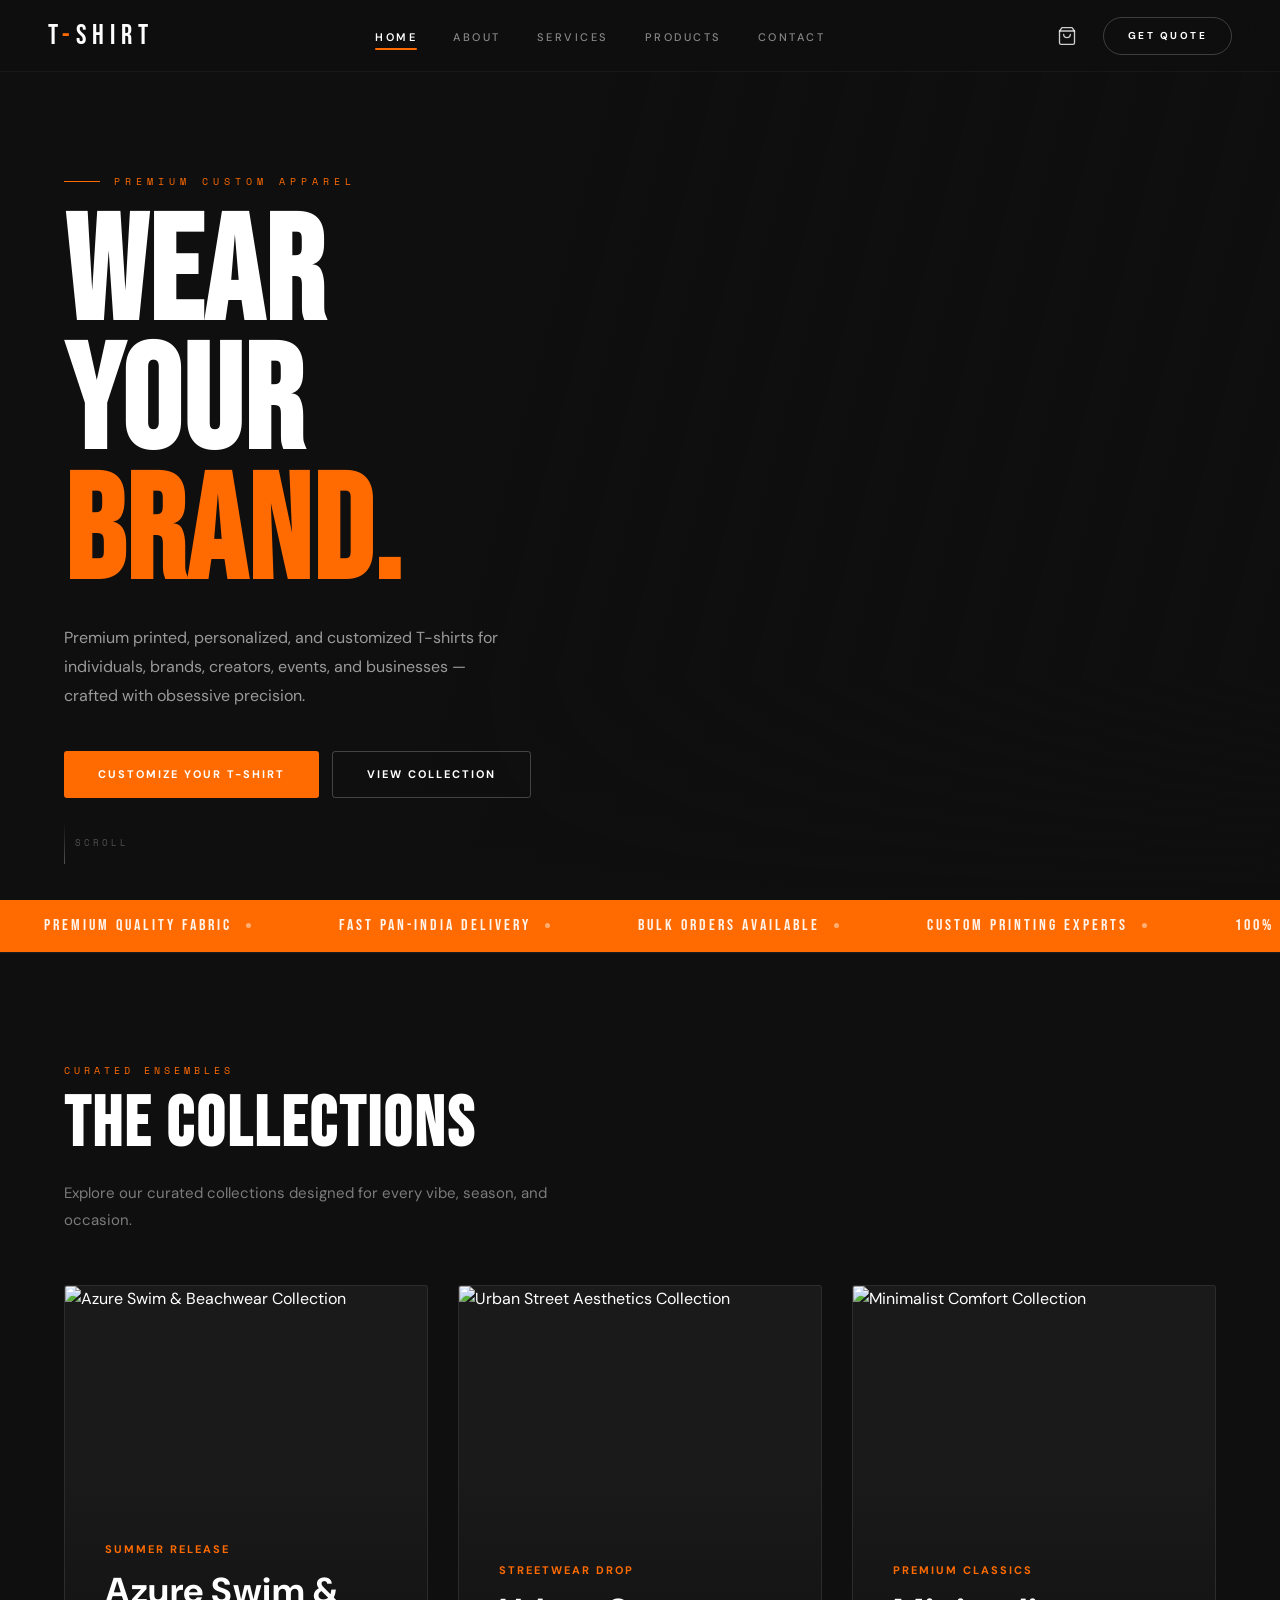
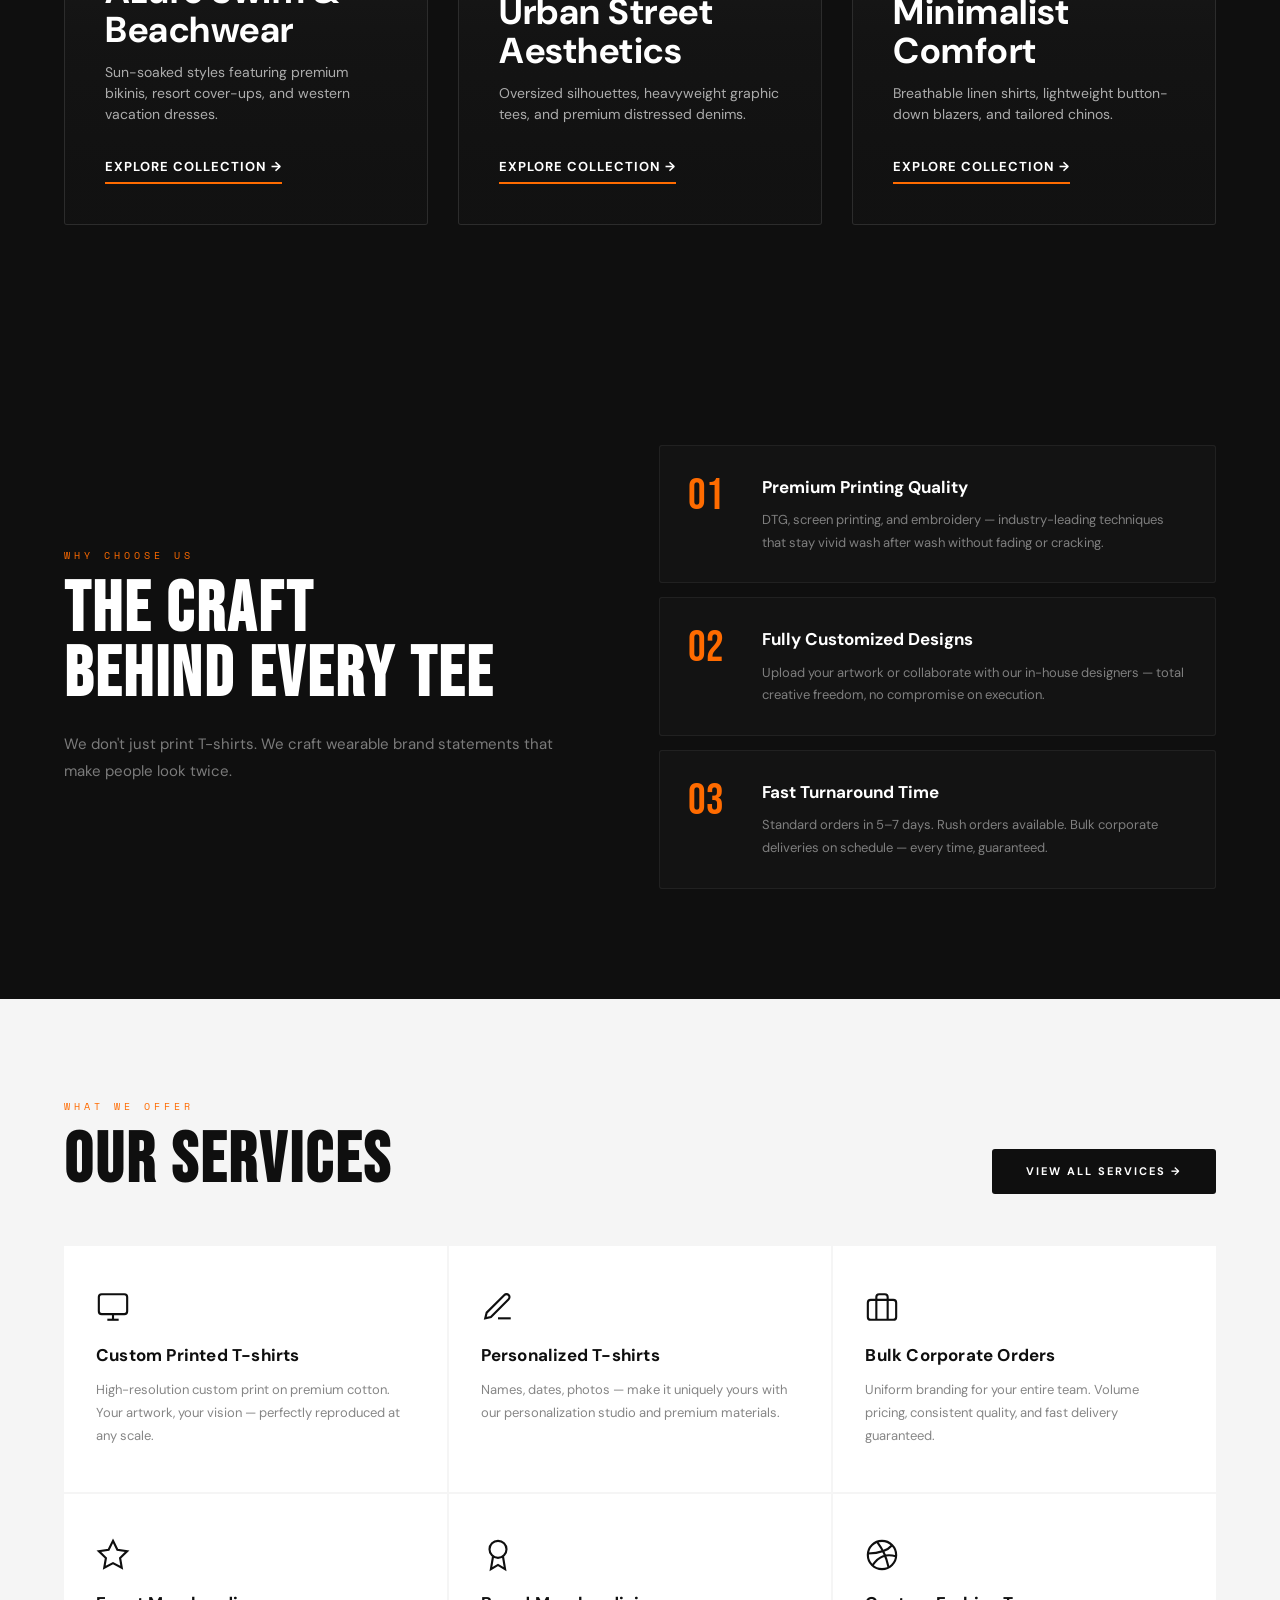
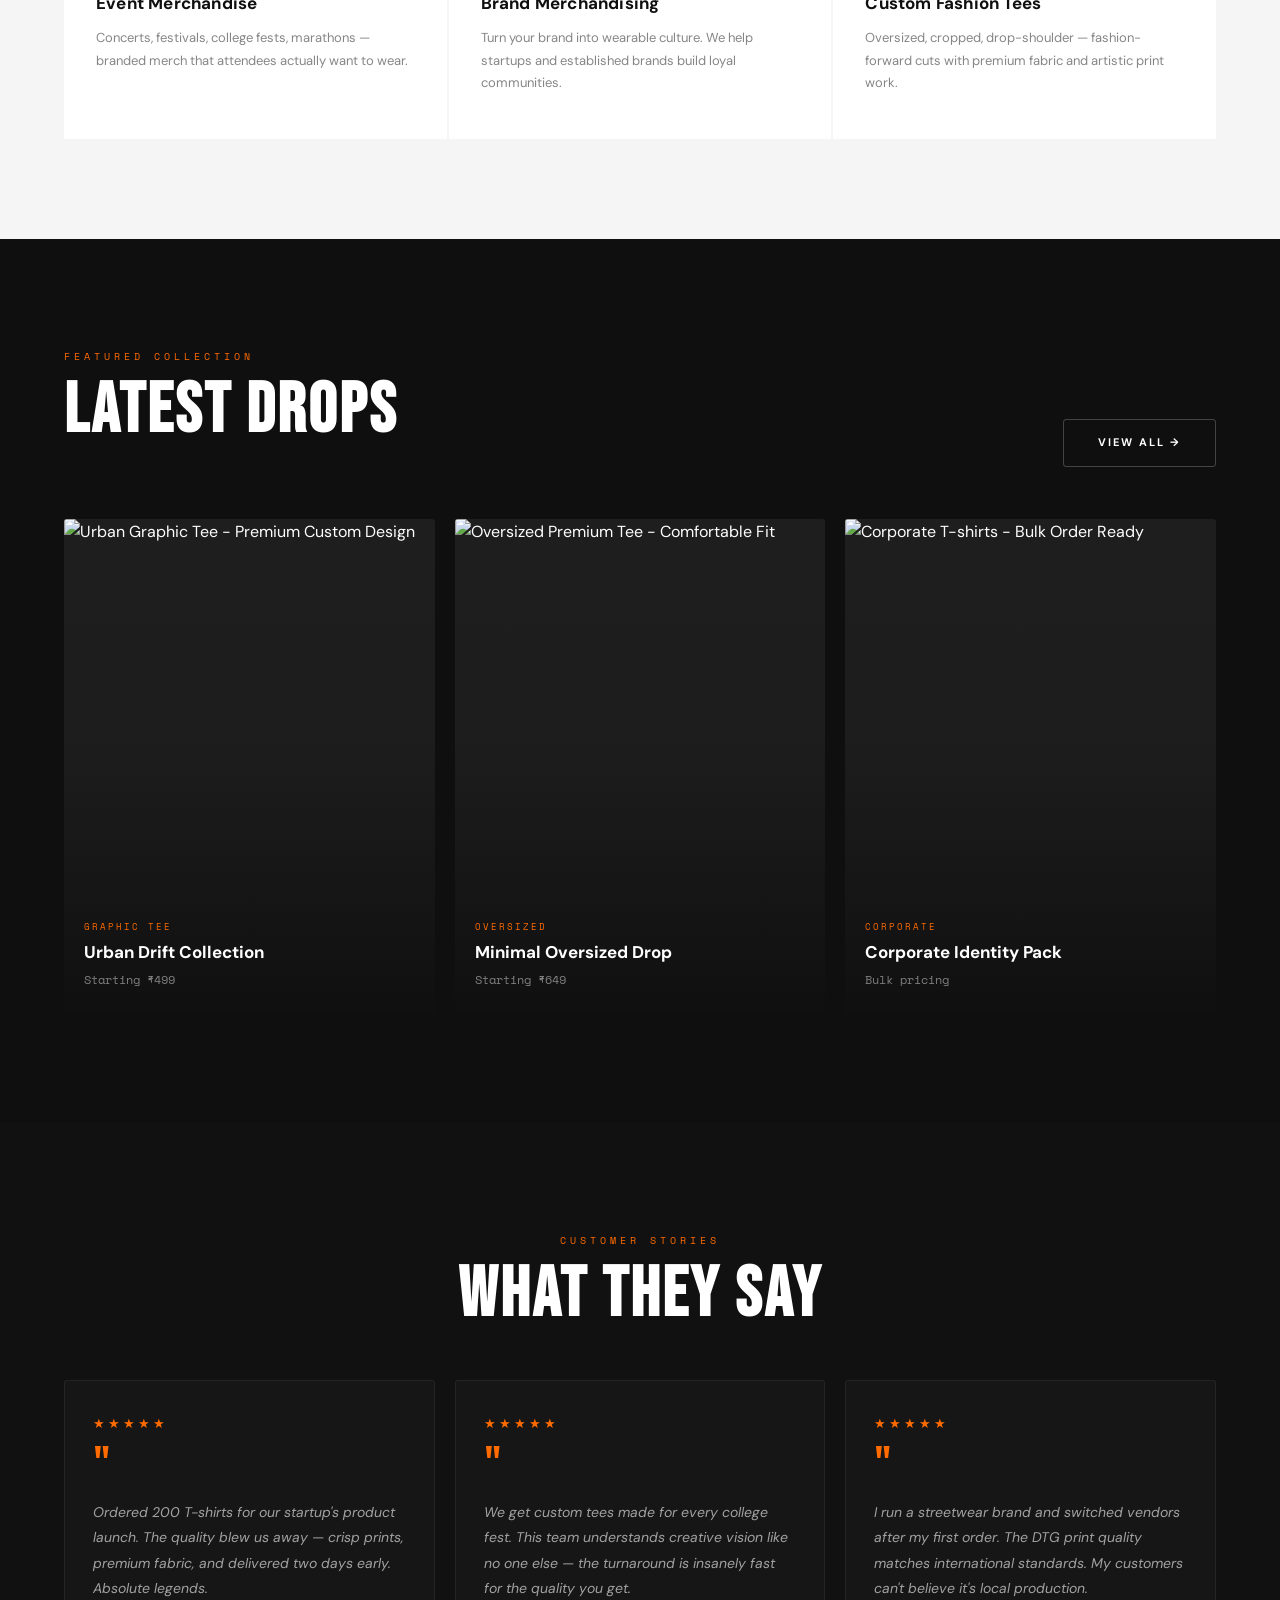
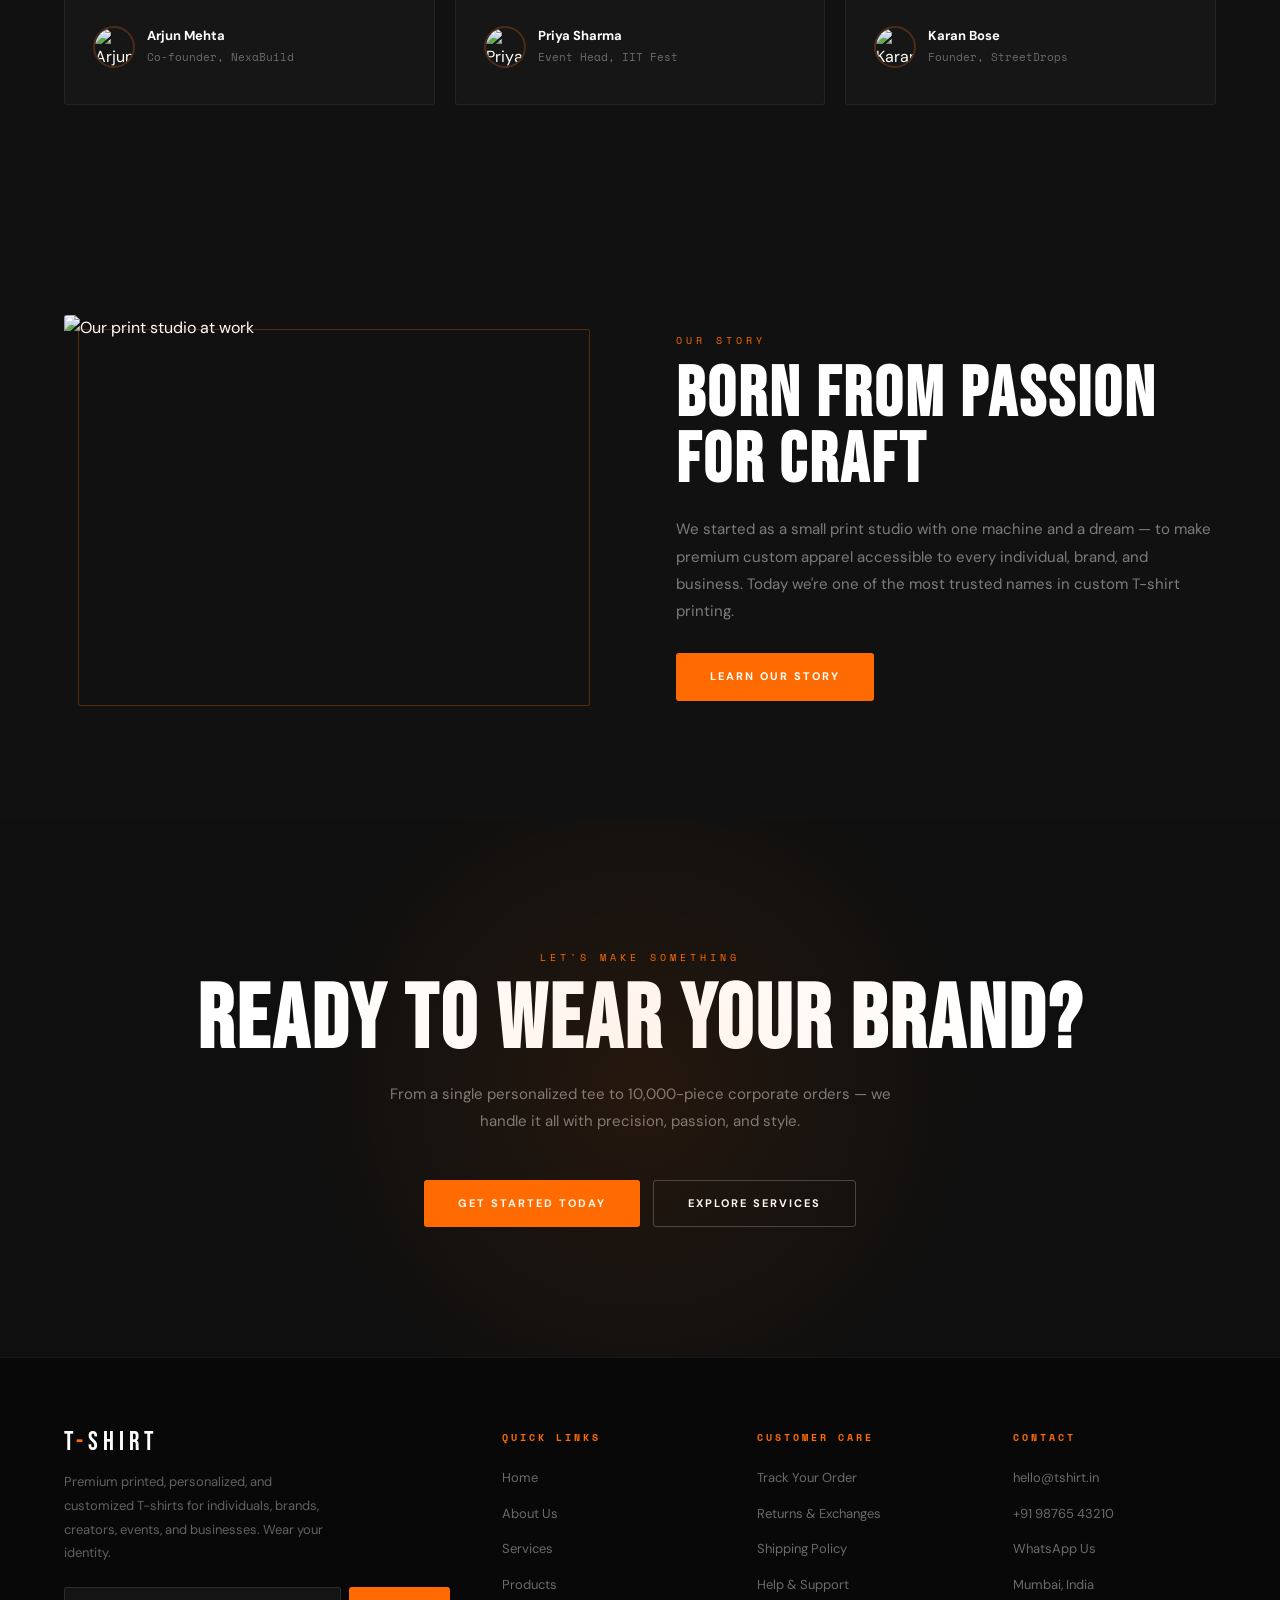
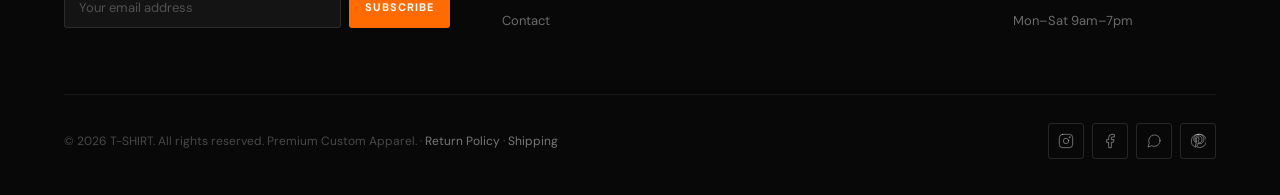
==== index.html @ 4e2fc43a "feat: add curated Collections section on homepage with category filtering support" ====
<!DOCTYPE html>
<html lang="en">

<head>
  <meta charset="UTF-8">
  <meta name="viewport" content="width=device-width, initial-scale=1.0">
  <meta name="description"
    content="T-shirt — Premium printed, personalized, and customized T-shirts for individuals, brands, creators, events, and businesses. Order your custom tee today.">
  <meta name="keywords"
    content="custom t-shirts, printed tshirts, bulk orders, corporate tshirts, personalized tees, event merchandise India">
  <title>T-SHIRT | Premium Custom & Printed Tees</title>
  <link rel="preconnect" href="https://fonts.googleapis.com">
  <link rel="preconnect" href="https://fonts.gstatic.com" crossorigin>
  <link
    href="https://fonts.googleapis.com/css2?family=Bebas+Neue&family=DM+Sans:ital,opsz,wght@0,9..40,300;0,9..40,400;0,9..40,500;0,9..40,700;1,9..40,300&family=Space+Mono:wght@400;700&display=swap"
    rel="stylesheet">
  <link rel="stylesheet" href="style.css">
</head>

<body>

  <!-- ====== NAVBAR ====== -->
  <nav id="mainNav" aria-label="Primary navigation">
    <a href="index.html" class="nav-logo">T<span class="o">-</span>SHIRT</a>
    <ul class="nav-links">
      <li><a href="index.html" class="active">Home</a></li>
      <li><a href="about.html">About</a></li>
      <li><a href="services.html">Services</a></li>
      <li><a href="products.html">Products</a></li>
      <li><a href="contact.html">Contact</a></li>
    </ul>
    <div class="nav-actions">
      <a href="cart.html" class="nav-cart" onclick="navCartClick(event)" aria-label="Cart">
        <svg viewBox="0 0 24 24"><path d="M6 2L3 6v14a2 2 0 002 2h14a2 2 0 002-2V6l-3-4z"/><line x1="3" y1="6" x2="21" y2="6"/><path d="M16 10a4 4 0 01-8 0"/></svg>
        <span class="cart-badge" id="cartBadge">0</span>
      </a>
      <a href="contact.html" class="btn-nav">Get Quote</a>
    </div>
    <button class="hamburger" id="hamburger" type="button" aria-label="Open menu" aria-controls="mobileMenu"
      aria-expanded="false" onclick="toggleMobile()">
      <span></span><span></span><span></span>
    </button>
  </nav>

  <!-- Mobile menu -->
  <div id="mobileMenu">
    <a href="index.html">Home</a>
    <a href="about.html">About</a>
    <a href="services.html">Services</a>
    <a href="products.html">Products</a>
    <a href="contact.html">Contact</a>
    <a href="cart.html">Cart</a>
    <a href="contact.html" class="btn-mob">Get Quote</a>
  </div>

  <!-- ================================================================ -->
  <!-- PAGE: HOME -->
  <!-- ================================================================ -->

  <!-- Hero -->
  <section class="hero" aria-label="Hero">
    <img
      src="https://images.unsplash.com/photo-1533808305890-c3c37a803ed3?q=80&w=2342&auto=format&fit=crop&ixlib=rb-4.1.0&ixid=M3wxMjA3fDB8MHxwaG90by1wYWdlfHx8fGVufDB8fHx8fA%3D%3D"
      alt="Premium custom T-shirt fashion" class="hero-bg-img">
    <div class="hero-vignette"></div>
    <div class="hero-fade-bottom"></div>
    <div class="hero-content">
      <p class="hero-eyebrow">Premium Custom Apparel</p>
      <h1 class="hero-title">WEAR<br>YOUR<br><em>BRAND.</em></h1>
      <p class="hero-sub">Premium printed, personalized, and customized T-shirts for individuals, brands, creators,
        events, and businesses — crafted with obsessive precision.</p>
      <div class="hero-ctas">
        <a href="contact.html" class="btn-primary">Customize Your T-Shirt</a>
        <a href="products.html" class="btn-outline">View Collection</a>
      </div>
    </div>
    <div class="hero-scroll" aria-hidden="true">
      <div class="hero-scroll-line"></div>
      <span>Scroll</span>
    </div>
  </section>

  <!-- Trust strip -->
  <div class="trust-strip" aria-hidden="true">
    <div class="trust-track">
      <div class="trust-item">Premium Quality Fabric</div>
      <div class="trust-item">Fast Pan-India Delivery</div>
      <div class="trust-item">Bulk Orders Available</div>
      <div class="trust-item">Custom Printing Experts</div>
      <div class="trust-item">100% Satisfaction Guaranteed</div>
      <div class="trust-item">50+ Design Options</div>
      <div class="trust-item">DTG &amp; Screen Print</div>
      <div class="trust-item">No Minimum Order</div>
      <!-- duplicate for seamless loop -->
      <div class="trust-item">Premium Quality Fabric</div>
      <div class="trust-item">Fast Pan-India Delivery</div>
      <div class="trust-item">Bulk Orders Available</div>
      <div class="trust-item">Custom Printing Experts</div>
      <div class="trust-item">100% Satisfaction Guaranteed</div>
      <div class="trust-item">50+ Design Options</div>
      <div class="trust-item">DTG &amp; Screen Print</div>
      <div class="trust-item">No Minimum Order</div>
    </div>
  </div>

  <!-- ====== COLLECTIONS SECTION ====== -->
  <section class="collections-section">
    <div class="reveal">
      <span class="section-label">Curated Ensembles</span>
      <h2 class="section-title">THE COLLECTIONS</h2>
      <p class="section-sub">Explore our curated collections designed for every vibe, season, and occasion.</p>
    </div>
    
    <div class="collections-grid">
      <!-- Collection 1 -->
      <div class="collection-card reveal">
        <img src="https://images.unsplash.com/photo-1519722417352-7d6959729417?q=80&w=600&auto=format&fit=crop" alt="Azure Swim & Beachwear Collection" class="collection-bg-img">
        <div class="collection-overlay"></div>
        <div class="collection-content">
          <p class="collection-tag">Summer Release</p>
          <h3 class="collection-name">Azure Swim &amp; Beachwear</h3>
          <p class="collection-desc">Sun-soaked styles featuring premium bikinis, resort cover-ups, and western vacation dresses.</p>
          <a href="products.html?audience=women&category=bikini" class="collection-link">Explore Collection →</a>
        </div>
      </div>
      
      <!-- Collection 2 -->
      <div class="collection-card reveal">
        <img src="https://images.unsplash.com/photo-1552374196-1ab2a1c593e8?q=80&w=600&auto=format&fit=crop" alt="Urban Street Aesthetics Collection" class="collection-bg-img">
        <div class="collection-overlay"></div>
        <div class="collection-content">
          <p class="collection-tag">Streetwear Drop</p>
          <h3 class="collection-name">Urban Street Aesthetics</h3>
          <p class="collection-desc">Oversized silhouettes, heavyweight graphic tees, and premium distressed denims.</p>
          <a href="products.html?audience=all&category=tshirts" class="collection-link">Explore Collection →</a>
        </div>
      </div>
      
      <!-- Collection 3 -->
      <div class="collection-card reveal">
        <img src="https://images.unsplash.com/photo-1479064555552-3ef4979f8908?q=80&w=600&auto=format&fit=crop" alt="Minimalist Comfort Collection" class="collection-bg-img">
        <div class="collection-overlay"></div>
        <div class="collection-content">
          <p class="collection-tag">Premium Classics</p>
          <h3 class="collection-name">Minimalist Comfort</h3>
          <p class="collection-desc">Breathable linen shirts, lightweight button-down blazers, and tailored chinos.</p>
          <a href="products.html?audience=all&category=shirts" class="collection-link">Explore Collection →</a>
        </div>
      </div>
    </div>
  </section>

  <!-- Benefits -->
  <section class="benefits-section">
    <div class="reveal">
      <span class="section-label">Why Choose Us</span>
      <h2 class="section-title">THE CRAFT<br>BEHIND EVERY TEE</h2>
      <p class="section-sub">We don't just print T-shirts. We craft wearable brand statements that make people look
        twice.</p>
    </div>
    <div>
      <div class="benefit-card reveal">
        <div class="benefit-num">01</div>
        <div>
          <h3>Premium Printing Quality</h3>
          <p>DTG, screen printing, and embroidery — industry-leading techniques that stay vivid wash after wash
            without fading or cracking.</p>
        </div>
      </div>
      <div class="benefit-card reveal">
        <div class="benefit-num">02</div>
        <div>
          <h3>Fully Customized Designs</h3>
          <p>Upload your artwork or collaborate with our in-house designers — total creative freedom, no compromise on
            execution.</p>
        </div>
      </div>
      <div class="benefit-card reveal">
        <div class="benefit-num">03</div>
        <div>
          <h3>Fast Turnaround Time</h3>
          <p>Standard orders in 5–7 days. Rush orders available. Bulk corporate deliveries on schedule — every time,
            guaranteed.</p>
        </div>
      </div>
    </div>
  </section>

  <!-- Services preview -->
  <section class="svcs-preview">
    <div class="svcs-header">
      <div class="reveal">
        <span class="section-label">What We Offer</span>
        <h2 class="section-title">OUR SERVICES</h2>
      </div>
      <a href="services.html" class="btn-dark reveal">View All Services →</a>
    </div>
    <div class="svcs-grid">
      <div class="svc-card reveal">
        <div class="svc-ico"><svg viewBox="0 0 24 24">
            <rect x="2" y="3" width="20" height="14" rx="2" />
            <line x1="8" y1="21" x2="16" y2="21" />
            <line x1="12" y1="17" x2="12" y2="21" />
          </svg></div>
        <p class="svc-t">Custom Printed T-shirts</p>
        <p class="svc-p">High-resolution custom print on premium cotton. Your artwork, your vision — perfectly
          reproduced at any scale.</p>
      </div>
      <div class="svc-card reveal">
        <div class="svc-ico"><svg viewBox="0 0 24 24">
            <path d="M12 20h9" />
            <path d="M16.5 3.5a2.121 2.121 0 013 3L7 19l-4 1 1-4L16.5 3.5z" />
          </svg></div>
        <p class="svc-t">Personalized T-shirts</p>
        <p class="svc-p">Names, dates, photos — make it uniquely yours with our personalization studio and premium
          materials.</p>
      </div>
      <div class="svc-card reveal">
        <div class="svc-ico"><svg viewBox="0 0 24 24">
            <rect x="2" y="7" width="20" height="14" rx="2" />
            <path d="M16 21V5a2 2 0 00-2-2h-4a2 2 0 00-2 2v16" />
          </svg></div>
        <p class="svc-t">Bulk Corporate Orders</p>
        <p class="svc-p">Uniform branding for your entire team. Volume pricing, consistent quality, and fast delivery
          guaranteed.</p>
      </div>
      <div class="svc-card reveal">
        <div class="svc-ico"><svg viewBox="0 0 24 24">
            <polygon
              points="12 2 15.09 8.26 22 9.27 17 14.14 18.18 21.02 12 17.77 5.82 21.02 7 14.14 2 9.27 8.91 8.26 12 2" />
          </svg></div>
        <p class="svc-t">Event Merchandise</p>
        <p class="svc-p">Concerts, festivals, college fests, marathons — branded merch that attendees actually want to
          wear.</p>
      </div>
      <div class="svc-card reveal">
        <div class="svc-ico"><svg viewBox="0 0 24 24">
            <circle cx="12" cy="8" r="6" />
            <path d="M15.477 12.89L17 22l-5-3-5 3 1.523-9.11" />
          </svg></div>
        <p class="svc-t">Brand Merchandising</p>
        <p class="svc-p">Turn your brand into wearable culture. We help startups and established brands build loyal
          communities.</p>
      </div>
      <div class="svc-card reveal">
        <div class="svc-ico"><svg viewBox="0 0 24 24">
            <circle cx="12" cy="12" r="10" />
            <path
              d="M8.56 2.75c4.37 6.03 6.02 9.42 8.03 17.72m2.54-15.38c-3.72 4.35-8.94 5.66-16.88 5.85m19.5 1.9c-3.5-.93-6.63-.82-8.94 0-2.58.92-5.01 2.86-7.44 6.32" />
          </svg></div>
        <p class="svc-t">Custom Fashion Tees</p>
        <p class="svc-p">Oversized, cropped, drop-shoulder — fashion-forward cuts with premium fabric and artistic
          print work.</p>
      </div>
    </div>
  </section>

  <!-- Featured Products -->
  <section class="products-section">
    <div class="products-header">
      <div class="reveal">
        <span class="section-label">Featured Collection</span>
        <h2 class="section-title">LATEST DROPS</h2>
      </div>
      <a href="products.html" class="btn-outline reveal">View All →</a>
    </div>
    <div class="products-grid">
      <div class="product-card reveal">
        <div class="product-img-wrap">
          <img
            src="https://images.unsplash.com/photo-1522706604291-210a56c3b376?q=80&w=1287&auto=format&fit=crop&ixlib=rb-4.1.0&ixid=M3wxMjA3fDB8MHxwaG90by1wYWdlfHx8fGVufDB8fHx8fA%3D%3D"
            alt="Urban Graphic Tee - Premium Custom Design">
          <div class="product-overlay"></div>
        </div>
        <div class="product-info">
          <p class="product-tag">Graphic Tee</p>
          <h3 class="product-name">Urban Drift Collection</h3>
          <p class="product-price">Starting ₹499</p>
        </div>
        <a href="contact.html" class="product-action">Order Now</a>
      </div>
      <div class="product-card reveal">
        <div class="product-img-wrap">
          <img src="https://images.unsplash.com/photo-1622812653542-e7ee193002ac"
            alt="Oversized Premium Tee - Comfortable Fit">
          <div class="product-overlay"></div>
        </div>
        <div class="product-info">
          <p class="product-tag">Oversized</p>
          <h3 class="product-name">Minimal Oversized Drop</h3>
          <p class="product-price">Starting ₹649</p>
        </div>
        <a href="contact.html" class="product-action">Order Now</a>
      </div>
      <div class="product-card reveal">
        <div class="product-img-wrap">
          <img
            src="https://images.unsplash.com/photo-1598992616143-cbe6956b237d?q=80&w=1289&auto=format&fit=crop&ixlib=rb-4.1.0&ixid=M3wxMjA3fDB8MHxwaG90by1wYWdlfHx8fGVufDB8fHx8fA%3D%3D"
            alt="Corporate T-shirts - Bulk Order Ready">
          <div class="product-overlay"></div>
        </div>
        <div class="product-info">
          <p class="product-tag">Corporate</p>
          <h3 class="product-name">Corporate Identity Pack</h3>
          <p class="product-price">Bulk pricing</p>
        </div>
        <a href="contact.html" class="product-action">Get Quote</a>
      </div>
    </div>
  </section>

  <!-- Testimonials -->
  <section class="testimonials-section">
    <div class="reveal" style="text-align:center">
      <span class="section-label">Customer Stories</span>
      <h2 class="section-title">WHAT THEY SAY</h2>
    </div>
    <div class="testimonials-grid">
      <div class="t-card reveal">
        <div class="t-stars"><span class="t-star">★</span><span class="t-star">★</span><span
            class="t-star">★</span><span class="t-star">★</span><span class="t-star">★</span></div>
        <span class="t-quote">"</span>
        <p class="t-text">Ordered 200 T-shirts for our startup's product launch. The quality blew us away — crisp
          prints, premium fabric, and delivered two days early. Absolute legends.</p>
        <div class="t-author">
          <img src="https://images.unsplash.com/photo-1500648767791-00dcc994a43e?w=120&q=85&fit=crop&crop=face"
            alt="Arjun Mehta" class="t-avatar">
          <div>
            <p class="t-name">Arjun Mehta</p>
            <p class="t-role">Co-founder, NexaBuild</p>
          </div>
        </div>
      </div>
      <div class="t-card reveal">
        <div class="t-stars"><span class="t-star">★</span><span class="t-star">★</span><span
            class="t-star">★</span><span class="t-star">★</span><span class="t-star">★</span></div>
        <span class="t-quote">"</span>
        <p class="t-text">We get custom tees made for every college fest. This team understands creative vision like
          no one else — the turnaround is insanely fast for the quality you get.</p>
        <div class="t-author">
          <img src="https://images.unsplash.com/photo-1534528741775-53994a69daeb?w=120&q=85&fit=crop&crop=face"
            alt="Priya Sharma" class="t-avatar">
          <div>
            <p class="t-name">Priya Sharma</p>
            <p class="t-role">Event Head, IIT Fest</p>
          </div>
        </div>
      </div>
      <div class="t-card reveal">
        <div class="t-stars"><span class="t-star">★</span><span class="t-star">★</span><span
            class="t-star">★</span><span class="t-star">★</span><span class="t-star">★</span></div>
        <span class="t-quote">"</span>
        <p class="t-text">I run a streetwear brand and switched vendors after my first order. The DTG print quality
          matches international standards. My customers can't believe it's local production.</p>
        <div class="t-author">
          <img src="https://images.unsplash.com/photo-1507003211169-0a1dd7228f2d?w=120&q=85&fit=crop&crop=face"
            alt="Karan Bose" class="t-avatar">
          <div>
            <p class="t-name">Karan Bose</p>
            <p class="t-role">Founder, StreetDrops</p>
          </div>
        </div>
      </div>
    </div>
  </section>

  <!-- About preview -->
  <section class="about-preview">
    <div class="about-preview-img reveal">
      <img
        src="https://images.unsplash.com/photo-1503342452485-86b7f54527ef?q=80&w=2340&auto=format&fit=crop&ixlib=rb-4.1.0&ixid=M3wxMjA3fDB8MHxwaG90by1wYWdlfHx8fGVufDB8fHx8fA%3D%3Dw=900&q=90&fit=crop&crop=center"
        alt="Our print studio at work">
    </div>
    <div class="reveal">
      <span class="section-label">Our Story</span>
      <h2 class="section-title">BORN FROM PASSION FOR CRAFT</h2>
      <p class="section-sub" style="margin-bottom:28px">We started as a small print studio with one machine and a
        dream — to make premium custom apparel accessible to every individual, brand, and business. Today we're one of
        the most trusted names in custom T-shirt printing.</p>
      <a href="about.html" class="btn-primary">Learn Our Story</a>
    </div>
  </section>

  <!-- CTA -->
  <section class="cta-band">
    <span class="section-label" style="display:block;text-align:center">Let's Make Something</span>
    <h2 class="section-title">READY TO WEAR YOUR BRAND?</h2>
    <p class="section-sub">From a single personalized tee to 10,000-piece corporate orders — we handle it all with
      precision, passion, and style.</p>
    <div class="cta-btns">
      <a href="contact.html" class="btn-primary">Get Started Today</a>
      <a href="services.html" class="btn-outline">Explore Services</a>
    </div>
  </section>

  <!-- ================================================================ -->
  <!-- SHARED FOOTER -->
  <!-- ================================================================ -->
  <footer id="siteFooter">
    <div class="footer-top">
      <div>
        <a href="index.html" class="footer-logo">T<span class="o">-</span>SHIRT</a>
        <p class="footer-desc">Premium printed, personalized, and customized T-shirts for individuals, brands, creators,
          events, and businesses. Wear your identity.</p>
        <div class="newsletter-wrap">
          <input type="email" id="newsletter-email" placeholder="Your email address" aria-label="Newsletter email">
          <button onclick="subscribeNewsletter()">Subscribe</button>
        </div>
      </div>
      <div class="footer-col">
        <p class="footer-col-title">Quick Links</p>
        <ul>
          <li><a href="index.html">Home</a></li>
          <li><a href="about.html">About Us</a></li>
          <li><a href="services.html">Services</a></li>
          <li><a href="products.html">Products</a></li>
          <li><a href="contact.html">Contact</a></li>
        </ul>
      </div>
      <div class="footer-col">
        <p class="footer-col-title">Customer Care</p>
        <ul>
          <li><a href="track-order.html">Track Your Order</a></li>
          <li><a href="returns.html">Returns &amp; Exchanges</a></li>
          <li><a href="shipping.html">Shipping Policy</a></li>
          <li><a href="contact.html">Help &amp; Support</a></li>
          
        </ul>
      </div>
      <div class="footer-col">
        <p class="footer-col-title">Contact</p>
        <ul>
          <li><a href="mailto:hello@tshirt.in">hello@tshirt.in</a></li>
          <li><a href="tel:+919876543210">+91 98765 43210</a></li>
          <li><a href="https://wa.me/919876543210" target="_blank" rel="noopener">WhatsApp Us</a></li>
          <li><a href="https://maps.google.com/?q=Andheri+East+Mumbai" target="_blank" rel="noopener">Mumbai, India</a>
          </li>
          <li><a href="contact.html">Mon–Sat 9am–7pm</a></li>
        </ul>
      </div>
    </div>
    <div class="footer-bottom">
      <p class="footer-copy">© 2026 T-SHIRT. All rights reserved. Premium Custom Apparel. · <a href="returns.html" style="color:var(--white-45)">Return Policy</a> · <a href="shipping.html" style="color:var(--white-45)">Shipping</a></p>
      <div class="social-row">
        <a href="https://instagram.com/tshirtbranding" target="_blank" rel="noopener" class="social-btn"
          aria-label="Instagram">
          <svg viewBox="0 0 24 24">
            <rect x="2" y="2" width="20" height="20" rx="5" ry="5" />
            <path d="M16 11.37A4 4 0 1112.63 8 4 4 0 0116 11.37z" />
            <line x1="17.5" y1="6.5" x2="17.51" y2="6.5" stroke-width="3" />
          </svg>
        </a>
        <a href="https://facebook.com/tshirtbranding" target="_blank" rel="noopener" class="social-btn"
          aria-label="Facebook">
          <svg viewBox="0 0 24 24">
            <path d="M18 2h-3a5 5 0 00-5 5v3H7v4h3v8h4v-8h3l1-4h-4V7a1 1 0 011-1h3z" />
          </svg>
        </a>
        <a href="https://wa.me/919876543210" target="_blank" rel="noopener" class="social-btn" aria-label="WhatsApp">
          <svg viewBox="0 0 24 24">
            <path
              d="M21 11.5a8.38 8.38 0 01-.9 3.8 8.5 8.5 0 01-7.6 4.7 8.38 8.38 0 01-3.8-.9L3 21l1.9-5.7a8.38 8.38 0 01-.9-3.8 8.5 8.5 0 014.7-7.6 8.38 8.38 0 013.8-.9h.5a8.48 8.48 0 018 8v.5z" />
          </svg>
        </a>
        <a href="https://pinterest.com/tshirtbranding" target="_blank" rel="noopener" class="social-btn"
          aria-label="Pinterest">
          <svg viewBox="0 0 24 24">
            <path
              d="M12 2a10 10 0 00-3.6 19.3c-.1-.9-.2-2.3.1-3.3.2-.8 1.5-6.4 1.5-6.4s-.4-.8-.4-1.9c0-1.8 1-3.1 2.3-3.1 1.1 0 1.6.8 1.6 1.8 0 1.1-.7 2.7-1 4.1-.3 1.2.6 2.2 1.8 2.2 2.1 0 3.7-2.2 3.7-5.5 0-2.9-2-4.9-4.9-4.9-3.3 0-5.3 2.5-5.3 5 0 1 .4 2 .9 2.6.1.1.1.2.1.4l-.3 1.3c-.1.2-.2.3-.4.2-1.5-.7-2.4-2.9-2.4-4.6 0-3.7 2.7-7.2 7.9-7.2 4.1 0 7.3 2.9 7.3 6.8 0 4.1-2.6 7.4-6.1 7.4-1.2 0-2.3-.6-2.7-1.3l-.7 2.8c-.3 1-.9 2.1-1.4 2.9A10 10 0 1012 2z" />
          </svg>
        </a>
      </div>
    </div>
  </footer>

  <!-- ====== SIDEBAR CART ====== -->
  <div class="cart-overlay" id="cartOverlay" onclick="closeSidebarCart()"></div>
  <div class="cart-sidebar" id="cartSidebar">
    <div class="sc-header">
      <div><span class="sc-title">YOUR CART</span><span class="sc-count" id="sidebarCartCount">0</span></div>
      <button type="button" class="sc-close" onclick="closeSidebarCart()" aria-label="Close cart">
        <svg viewBox="0 0 24 24"><line x1="18" y1="6" x2="6" y2="18"/><line x1="6" y1="6" x2="18" y2="18"/></svg>
      </button>
    </div>
    <div class="sc-empty" id="sidebarEmpty">
      <svg class="sc-empty-icon" viewBox="0 0 24 24"><path d="M6 2L3 6v14a2 2 0 002 2h14a2 2 0 002-2V6l-3-4z"/><line x1="3" y1="6" x2="21" y2="6"/><path d="M16 10a4 4 0 01-8 0"/></svg>
      <p>Your cart is empty</p>
      <a href="products.html" class="btn-primary">Browse Products</a>
    </div>
    <div id="sidebarFilled" style="display:none;flex-direction:column;flex:1">
      <div class="sc-items" id="sidebarCartItems"></div>
      <div class="sc-footer">
        <div class="sc-subtotal-row">
          <span class="sc-subtotal-label">Subtotal</span>
          <span class="sc-subtotal-val" id="sidebarSubtotal">₹0</span>
        </div>
        <div class="sc-btns">
          <a href="cart.html" class="btn-primary">View Cart</a>
          <a href="checkout.html" class="btn-outline">Checkout</a>
        </div>
      </div>
    </div>
  </div>

  <script src="products-data.js"></script>
  <script src="cart.js"></script>
  <script src="script.js"></script>

</body>
</html>
---- style.css ----
/* ========== DESIGN TOKENS ========== */
:root {
  --black: #0F0F0F;
  --black-2: #111111;
  --black-3: #181818;
  --black-4: #1e1e1e;
  --white: #FFFFFF;
  --gray-100: #F5F5F5;
  --gray-200: #E8E8E8;
  --orange: #FF6B00;
  --orange-10: rgba(255, 107, 0, 0.10);
  --orange-20: rgba(255, 107, 0, 0.20);
  --orange-30: rgba(255, 107, 0, 0.30);
  --white-06: rgba(255, 255, 255, 0.06);
  --white-10: rgba(255, 255, 255, 0.10);
  --white-45: rgba(255, 255, 255, 0.45);
  --white-60: rgba(255, 255, 255, 0.60);
  --font-display: 'Bebas Neue', sans-serif;
  --font-body: 'DM Sans', sans-serif;
  --font-mono: 'Space Mono', monospace;
  --nav-h: 72px;
  --ease: cubic-bezier(0.25, 0.46, 0.45, 0.94);
  --t: 0.3s cubic-bezier(0.25, 0.46, 0.45, 0.94);
  --radius: 3px;
}

/* ========== RESET ========== */
*,
*::before,
*::after {
  box-sizing: border-box;
  margin: 0;
  padding: 0;
}

html {
  scroll-behavior: smooth;
  -webkit-font-smoothing: antialiased;
  scroll-padding-top: var(--nav-h);
}

body {
  font-family: var(--font-body);
  background: var(--black);
  color: var(--white);
  overflow-x: hidden;
  line-height: 1.6;
  font-size: 16px;
}

img {
  max-width: 100%;
  display: block;
  object-fit: cover;
}

a {
  text-decoration: none;
  color: inherit;
}

button {
  cursor: pointer;
  border: none;
  font-family: var(--font-body);
  background: none;
  line-height: 1;
}

a:focus-visible,
button:focus-visible,
input:focus-visible,
textarea:focus-visible,
select:focus-visible {
  outline: 2px solid var(--orange);
  outline-offset: 3px;
}

ul {
  list-style: none;
}

input,
textarea,
select {
  font-family: var(--font-body)
}

/* ========== SCROLL REVEAL ========== */
.reveal {
  opacity: 0;
  transform: translateY(26px);
  transition: opacity 0.65s var(--ease), transform 0.65s var(--ease)
}

.reveal.visible {
  opacity: 1;
  transform: none
}

/* ========== NAVBAR ========== */
#mainNav {
  position: fixed;
  top: 0;
  left: 0;
  right: 0;
  z-index: 1000;
  height: var(--nav-h);
  display: flex;
  align-items: center;
  padding: 0 clamp(20px, 4%, 48px);
  justify-content: space-between;
  gap: 12px;
  background: rgba(15, 15, 15, 0.7);
  backdrop-filter: blur(24px) saturate(1.6);
  -webkit-backdrop-filter: blur(24px) saturate(1.6);
  border-bottom: 1px solid rgba(255, 255, 255, 0.04);
  transition: background 0.4s ease, border-color 0.4s ease, box-shadow 0.4s ease;
}

#mainNav.scrolled {
  background: rgba(15, 15, 15, 0.95);
  border-color: rgba(255, 255, 255, 0.06);
  box-shadow: 0 1px 30px rgba(0, 0, 0, 0.35);
}

/* Logo */
.nav-logo {
  font-family: var(--font-display);
  font-size: 28px;
  letter-spacing: 6px;
  color: var(--white);
  cursor: pointer;
  flex-shrink: 0;
  user-select: none;
  line-height: 1;
  transition: opacity var(--t);
}

.nav-logo:hover {
  opacity: 0.8;
}

.nav-logo .o {
  color: var(--orange);
}

/* Center nav links */
.nav-links {
  display: flex;
  gap: 36px;
  align-items: center;
  margin: 0 auto;
}

.nav-links a {
  font-size: 11px;
  font-weight: 500;
  letter-spacing: 2.5px;
  text-transform: uppercase;
  color: rgba(255, 255, 255, 0.5);
  transition: color 0.25s ease;
  position: relative;
  padding-bottom: 4px;
  cursor: pointer;
}

.nav-links a::after {
  content: '';
  position: absolute;
  bottom: -2px;
  left: 50%;
  width: 0;
  height: 1.5px;
  background: var(--orange);
  transition: width 0.3s ease, left 0.3s ease;
  border-radius: 1px;
}

.nav-links a:hover {
  color: var(--white);
}

.nav-links a:hover::after,
.nav-links a.active::after {
  width: 100%;
  left: 0;
}

.nav-links a.active {
  color: var(--white);
  font-weight: 600;
}

/* Right actions group */
.nav-actions {
  display: flex;
  align-items: center;
  gap: 16px;
  flex-shrink: 0;
}

/* Get Quote button */
.btn-nav {
  background: transparent;
  color: var(--white);
  font-size: 10px;
  font-weight: 700;
  letter-spacing: 2.5px;
  text-transform: uppercase;
  padding: 10px 24px;
  border: 1px solid rgba(255, 255, 255, 0.2);
  border-radius: 100px;
  cursor: pointer;
  transition: all 0.3s ease;
  flex-shrink: 0;
  white-space: nowrap;
}

.btn-nav:hover {
  background: var(--orange);
  border-color: var(--orange);
  color: var(--white);
  transform: translateY(-1px);
  box-shadow: 0 4px 20px rgba(255, 107, 0, 0.25);
}

/* Hamburger */
.hamburger {
  display: none;
  flex-direction: column;
  gap: 5px;
  cursor: pointer;
  padding: 8px;
  z-index: 1001;
  flex-shrink: 0;
  border-radius: var(--radius);
  transition: opacity var(--t);
}

.hamburger:hover {
  opacity: 0.7;
}

.hamburger span {
  display: block;
  width: 22px;
  height: 1.5px;
  background: var(--white);
  border-radius: 1px;
  transition: all var(--t);
}

.hamburger.open span:nth-child(1) {
  transform: rotate(45deg) translate(4.5px, 4.5px);
}

.hamburger.open span:nth-child(2) {
  opacity: 0;
  transform: scaleX(0);
}

.hamburger.open span:nth-child(3) {
  transform: rotate(-45deg) translate(4.5px, -4.5px);
}

/* Mobile menu overlay */
#mobileMenu {
  display: none;
  position: fixed;
  inset: 0;
  z-index: 999;
  background: rgba(15, 15, 15, 0.98);
  backdrop-filter: blur(24px);
  flex-direction: column;
  align-items: center;
  justify-content: center;
  gap: 28px;
}

#mobileMenu.open {
  display: flex;
}

#mobileMenu a {
  font-family: var(--font-display);
  font-size: clamp(34px, 7vw, 52px);
  letter-spacing: 4px;
  color: rgba(255, 255, 255, 0.4);
  transition: color var(--t);
  cursor: pointer;
}

#mobileMenu a:hover {
  color: var(--orange);
}

#mobileMenu .btn-mob {
  margin-top: 12px;
  background: var(--orange);
  color: var(--white);
  font-size: 12px;
  font-weight: 700;
  letter-spacing: 2px;
  text-transform: uppercase;
  padding: 14px 40px;
  border-radius: var(--radius);
  border: none;
  cursor: pointer;
  transition: all var(--t);
  font-family: var(--font-body);
}

#mobileMenu .btn-mob:hover {
  background: var(--white);
  color: var(--black)
}

/* ========== SHARED BUTTONS ========== */
.btn-primary {
  display: inline-flex;
  align-items: center;
  justify-content: center;
  gap: 8px;
  background: var(--orange);
  color: var(--white);
  font-size: 11px;
  font-weight: 700;
  letter-spacing: 2px;
  text-transform: uppercase;
  padding: 15px 34px;
  border-radius: var(--radius);
  border: none;
  transition: all var(--t);
  font-family: var(--font-body);
  white-space: nowrap;
  cursor: pointer;
}

.btn-primary:hover {
  background: var(--white);
  color: var(--black);
  transform: translateY(-2px);
  box-shadow: 0 10px 36px rgba(255, 107, 0, 0.25)
}

.btn-outline {
  display: inline-flex;
  align-items: center;
  justify-content: center;
  gap: 8px;
  background: transparent;
  color: var(--white);
  font-size: 11px;
  font-weight: 700;
  letter-spacing: 2px;
  text-transform: uppercase;
  padding: 14px 34px;
  border-radius: var(--radius);
  border: 1px solid rgba(255, 255, 255, 0.22);
  transition: all var(--t);
  font-family: var(--font-body);
  white-space: nowrap;
  cursor: pointer;
}

.btn-outline:hover {
  border-color: var(--orange);
  color: var(--orange);
  transform: translateY(-2px)
}

.btn-dark {
  display: inline-flex;
  align-items: center;
  justify-content: center;
  gap: 8px;
  background: var(--black);
  color: var(--white);
  font-size: 11px;
  font-weight: 700;
  letter-spacing: 2px;
  text-transform: uppercase;
  padding: 14px 34px;
  border-radius: var(--radius);
  border: none;
  cursor: pointer;
  transition: all var(--t);
  font-family: var(--font-body);
  white-space: nowrap;
}

.btn-dark:hover {
  background: var(--orange);
  transform: translateY(-2px)
}

.btn-white {
  display: inline-flex;
  align-items: center;
  justify-content: center;
  gap: 8px;
  background: var(--white);
  color: var(--black);
  font-size: 11px;
  font-weight: 700;
  letter-spacing: 2px;
  text-transform: uppercase;
  padding: 14px 32px;
  border-radius: var(--radius);
  border: none;
  cursor: pointer;
  transition: all var(--t);
  font-family: var(--font-body);
  flex-shrink: 0;
  white-space: nowrap;
}

.btn-white:hover {
  background: var(--black);
  color: var(--white)
}

/* ========== SECTION TYPOGRAPHY ========== */
.section-label {
  font-family: var(--font-mono);
  font-size: 10px;
  letter-spacing: 4px;
  text-transform: uppercase;
  color: var(--orange);
  margin-bottom: 14px;
  display: block;
}

.section-title {
  font-family: var(--font-display);
  font-size: clamp(38px, 5.5vw, 76px);
  letter-spacing: 3px;
  line-height: 0.93;
  margin-bottom: 22px;
  color: var(--white);
}

.section-sub {
  font-size: 15px;
  line-height: 1.82;
  max-width: 540px;
  color: var(--white-45)
}

/* ========== HERO ========== */
.hero {
  position: relative;
  min-height: 100vh;
  display: flex;
  align-items: center;
  padding-top: var(--nav-h);
  overflow: hidden;
  background: var(--black);
}

.hero-bg-img {
  position: absolute;
  inset: 0;
  width: 100%;
  height: 100%;
  object-fit: cover;
  object-position: center 20%;
  opacity: 0.40;
  filter: contrast(1.08) saturate(0.72);
  animation: heroZoom 16s ease-out forwards;
}

@keyframes heroZoom {
  from {
    transform: scale(1.05)
  }

  to {
    transform: scale(1.0)
  }
}

.hero-vignette {
  position: absolute;
  inset: 0;
  background: linear-gradient(105deg, #0F0F0F 40%, rgba(15, 15, 15, 0.5) 72%, rgba(15, 15, 15, 0.08) 100%);
  z-index: 1;
}

.hero-fade-bottom {
  position: absolute;
  bottom: 0;
  left: 0;
  right: 0;
  height: 220px;
  background: linear-gradient(to top, #0F0F0F, transparent);
  z-index: 2;
  pointer-events: none;
}

.hero-content {
  position: relative;
  z-index: 3;
  padding: 0 5%;
  max-width: 720px
}

.hero-eyebrow {
  font-family: var(--font-mono);
  font-size: 10px;
  letter-spacing: 5px;
  text-transform: uppercase;
  color: var(--orange);
  margin-bottom: 22px;
  display: flex;
  align-items: center;
  gap: 14px;
  animation: fadeUp 0.9s var(--ease) 0.15s both;
}

.hero-eyebrow::before {
  content: '';
  width: 36px;
  height: 1px;
  background: var(--orange);
  flex-shrink: 0
}

@keyframes fadeUp {
  from {
    opacity: 0;
    transform: translateY(22px)
  }

  to {
    opacity: 1;
    transform: none
  }
}

.hero-title {
  font-family: var(--font-display);
  font-size: clamp(68px, 11.5vw, 152px);
  line-height: 0.88;
  letter-spacing: 2px;
  color: var(--white);
  margin-bottom: 24px;
  animation: fadeUp 0.9s var(--ease) 0.3s both;
}

.hero-title em {
  font-style: normal;
  color: var(--orange)
}

.hero-sub {
  font-size: 16px;
  color: rgba(255, 255, 255, 0.58);
  max-width: 450px;
  line-height: 1.8;
  margin-bottom: 40px;
  animation: fadeUp 0.9s var(--ease) 0.46s both;
}

.hero-ctas {
  display: flex;
  gap: 13px;
  flex-wrap: wrap;
  animation: fadeUp 0.9s var(--ease) 0.6s both
}

.hero-scroll {
  position: absolute;
  bottom: 36px;
  left: 5%;
  z-index: 3;
  display: flex;
  align-items: center;
  gap: 10px;
  font-family: var(--font-mono);
  font-size: 9px;
  letter-spacing: 3px;
  color: rgba(255, 255, 255, 0.28);
  text-transform: uppercase;
  animation: fadeUp 0.9s var(--ease) 1.0s both;
}

.hero-scroll-line {
  width: 1px;
  height: 42px;
  background: linear-gradient(to bottom, transparent, rgba(255, 255, 255, 0.28));
  animation: scrollPulse 2.2s ease infinite;
}

@keyframes scrollPulse {

  0%,
  100% {
    opacity: 0.28;
  }

  55% {
    opacity: 0.75;
  }
}

/* ========== TRUST STRIP ========== */
.trust-strip {
  background: var(--orange);
  overflow: hidden;
  padding: 13px 0;
  user-select: none;
}

.trust-track {
  display: flex;
  width: max-content;
  animation: marquee 28s linear infinite;
}

.trust-track:hover {
  animation-play-state: paused;
}

.trust-item {
  display: flex;
  align-items: center;
  gap: 14px;
  padding: 0 44px;
  font-family: var(--font-display);
  font-size: 16px;
  letter-spacing: 3px;
  color: rgba(255, 255, 255, 0.92);
  white-space: nowrap;
}

.trust-item::after {
  content: '';
  width: 5px;
  height: 5px;
  border-radius: 50%;
  background: rgba(255, 255, 255, 0.45);
  flex-shrink: 0;
}

@keyframes marquee {
  from {
    transform: translateX(0)
  }

  to {
    transform: translateX(-50%)
  }
}

/* ========== COLLECTIONS ========== */
.collections-section {
  padding: 110px 5%;
  border-top: 1px solid var(--white-06);
}

.collections-grid {
  display: grid;
  grid-template-columns: repeat(3, 1fr);
  gap: 30px;
  margin-top: 50px;
}

.collection-card {
  position: relative;
  overflow: hidden;
  height: 540px;
  border-radius: var(--radius);
  border: 1px solid rgba(255, 255, 255, 0.08);
  display: flex;
  align-items: flex-end;
  padding: 40px;
  cursor: pointer;
  background-color: #1a1a1a;
  transition: all 0.6s cubic-bezier(0.25, 1, 0.5, 1);
}

.collection-card:hover {
  border-color: rgba(255, 255, 255, 0.2);
  box-shadow: 0 20px 40px rgba(0, 0, 0, 0.5);
  transform: translateY(-5px);
}

.collection-bg-img {
  position: absolute;
  top: 0;
  left: 0;
  width: 100%;
  height: 100%;
  object-fit: cover;
  z-index: 1;
  transition: transform 0.8s cubic-bezier(0.25, 1, 0.5, 1);
}

.collection-card:hover .collection-bg-img {
  transform: scale(1.06);
}

.collection-overlay {
  position: absolute;
  top: 0;
  left: 0;
  width: 100%;
  height: 100%;
  background: linear-gradient(180deg, rgba(17, 17, 17, 0) 35%, rgba(17, 17, 17, 0.7) 65%, rgba(17, 17, 17, 0.95) 90%);
  z-index: 2;
  transition: all 0.6s var(--t);
}

.collection-card:hover .collection-overlay {
  background: linear-gradient(180deg, rgba(17, 17, 17, 0) 25%, rgba(17, 17, 17, 0.75) 60%, rgba(17, 17, 17, 0.98) 85%);
}

.collection-content {
  position: relative;
  z-index: 3;
  width: 100%;
}

.collection-tag {
  font-family: var(--font-body);
  font-size: 11px;
  font-weight: 700;
  letter-spacing: 2px;
  text-transform: uppercase;
  color: var(--orange);
  margin-bottom: 12px;
}

.collection-name {
  font-family: var(--font-title);
  font-size: 36px;
  font-weight: 700;
  line-height: 1.1;
  color: var(--white);
  margin-bottom: 12px;
  letter-spacing: 0.5px;
}

.collection-desc {
  font-family: var(--font-body);
  font-size: 14px;
  line-height: 1.5;
  color: rgba(255, 255, 255, 0.65);
  margin-bottom: 28px;
  transition: color 0.3s var(--t);
}

.collection-card:hover .collection-desc {
  color: rgba(255, 255, 255, 0.85);
}

.collection-link {
  font-family: var(--font-body);
  font-size: 13px;
  font-weight: 700;
  text-transform: uppercase;
  letter-spacing: 1px;
  color: var(--white);
  display: inline-flex;
  align-items: center;
  text-decoration: none;
  border-bottom: 2px solid var(--orange);
  padding-bottom: 4px;
  transition: all 0.3s var(--t);
}

.collection-card:hover .collection-link {
  color: var(--orange);
  border-bottom-color: var(--white);
  padding-left: 5px;
}

/* ========== BENEFITS ========== */
.benefits-section {
  padding: 110px 5%;
  display: grid;
  grid-template-columns: 1fr 1.08fr;
  gap: 80px;
  align-items: center;
}

.benefit-card {
  display: flex;
  gap: 22px;
  align-items: flex-start;
  padding: 28px 28px;
  margin-bottom: 14px;
  border: 1px solid var(--white-06);
  border-radius: var(--radius);
  background: rgba(255, 255, 255, 0.018);
  transition: all var(--t);
}

.benefit-card:last-child {
  margin-bottom: 0
}

.benefit-card:hover {
  border-color: var(--orange-20);
  background: var(--orange-10);
  transform: translateX(5px)
}

.benefit-num {
  font-family: var(--font-display);
  font-size: 44px;
  color: var(--orange);
  line-height: 1;
  flex-shrink: 0;
  min-width: 52px
}

.benefit-card h3 {
  font-size: 17px;
  font-weight: 700;
  margin-bottom: 8px;
  color: var(--white)
}

.benefit-card p {
  font-size: 13px;
  color: rgba(255, 255, 255, 0.46);
  line-height: 1.75
}

/* ========== SERVICES PREVIEW (light bg) ========== */
.svcs-preview {
  background: var(--gray-100);
  padding: 100px 5%
}

.svcs-header {
  display: flex;
  justify-content: space-between;
  align-items: flex-end;
  margin-bottom: 52px;
  flex-wrap: wrap;
  gap: 18px
}

.svcs-header .section-title {
  color: var(--black);
  margin-bottom: 0
}

.svcs-header .section-label {
  color: var(--orange)
}

.svcs-grid {
  display: grid;
  grid-template-columns: repeat(3, 1fr);
  gap: 2px
}

.svc-card {
  background: var(--white);
  padding: 44px 32px;
  position: relative;
  overflow: hidden;
  transition: all var(--t);
  cursor: default;
}

.svc-card::after {
  content: '';
  position: absolute;
  bottom: 0;
  left: 0;
  width: 100%;
  height: 3px;
  background: var(--orange);
  transform: scaleX(0);
  transform-origin: left;
  transition: transform var(--t);
}

.svc-card:hover {
  background: var(--black);
}

.svc-card:hover::after {
  transform: scaleX(1);
}

.svc-card:hover .svc-ico svg {
  stroke: var(--orange);
}

.svc-card:hover .svc-t {
  color: var(--white);
}

.svc-card:hover .svc-p {
  color: rgba(255, 255, 255, 0.46);
}

.svc-ico {
  margin-bottom: 18px;
  width: 34px;
  height: 34px;
  flex-shrink: 0;
}

.svc-ico svg {
  width: 34px;
  height: 34px;
  stroke: var(--black);
  stroke-width: 1.5;
  fill: none;
  transition: stroke var(--t);
}

.svc-t {
  font-size: 17px;
  font-weight: 700;
  margin-bottom: 10px;
  color: var(--black);
  letter-spacing: 0.2px;
  transition: color var(--t);
}

.svc-p {
  font-size: 13px;
  color: rgba(0, 0, 0, 0.48);
  line-height: 1.75;
  transition: color var(--t);
}

/* ========== FEATURED PRODUCTS ========== */
.products-section {
  padding: 110px 5%
}

.products-header {
  display: flex;
  justify-content: space-between;
  align-items: flex-end;
  margin-bottom: 52px;
  flex-wrap: wrap;
  gap: 18px
}

.products-grid {
  display: grid;
  grid-template-columns: repeat(3, 1fr);
  gap: 20px
}

.product-card {
  position: relative;
  overflow: hidden;
  border-radius: var(--radius);
  cursor: pointer;
  background: var(--black-4)
}

.product-img-wrap {
  position: relative;
  aspect-ratio: 3/4;
  overflow: hidden
}

.product-img-wrap img {
  width: 100%;
  height: 100%;
  object-fit: cover;
  transition: transform 0.7s var(--ease);
  filter: saturate(0.82)
}

.product-card:hover .product-img-wrap img {
  transform: scale(1.07)
}

.product-overlay {
  position: absolute;
  inset: 0;
  background: linear-gradient(to top, rgba(15, 15, 15, 0.95) 0%, rgba(15, 15, 15, 0.08) 55%, transparent 100%);
}

.product-info {
  position: absolute;
  bottom: 0;
  left: 0;
  right: 0;
  padding: 24px 20px
}

.product-tag {
  font-family: var(--font-mono);
  font-size: 9px;
  letter-spacing: 2px;
  color: var(--orange);
  text-transform: uppercase;
  margin-bottom: 5px
}

.product-name {
  font-size: 17px;
  font-weight: 700;
  margin-bottom: 3px;
  color: var(--white)
}

.product-price {
  font-family: var(--font-mono);
  font-size: 12px;
  color: rgba(255, 255, 255, 0.46)
}

.product-action {
  position: absolute;
  top: 16px;
  right: 16px;
  background: var(--orange);
  color: var(--white);
  font-size: 10px;
  font-weight: 700;
  letter-spacing: 1.5px;
  text-transform: uppercase;
  padding: 8px 14px;
  border-radius: var(--radius);
  opacity: 0;
  transform: translateY(-6px);
  transition: all var(--t);
  font-family: var(--font-body);
  border: none;
  cursor: pointer;
  z-index: 2;
}

.product-card:hover .product-action {
  opacity: 1;
  transform: none
}

@media (hover: none) {
  .product-action {
    opacity: 1;
    transform: none;
  }

  .product-card:hover .product-img-wrap img,
  .listing-card:hover .listing-img-wrap img {
    transform: none;
  }

  .benefit-card:hover,
  .fsvc-card:hover,
  .listing-card:hover,
  .t-card:hover {
    transform: none;
  }
}

/* ========== TESTIMONIALS ========== */
.testimonials-section {
  padding: 110px 5%;
  background: var(--black-2)
}

.testimonials-grid {
  display: grid;
  grid-template-columns: repeat(3, 1fr);
  gap: 20px;
  margin-top: 52px
}

.t-card {
  padding: 36px 28px;
  border: 1px solid var(--white-06);
  border-radius: var(--radius);
  background: rgba(255, 255, 255, 0.022);
  transition: all var(--t);
}

.t-card:hover {
  border-color: var(--orange-20);
  transform: translateY(-4px)
}

.t-stars {
  display: flex;
  gap: 3px;
  margin-bottom: 16px
}

.t-star {
  color: var(--orange);
  font-size: 13px;
  line-height: 1
}

.t-quote {
  font-family: var(--font-display);
  font-size: 52px;
  color: var(--orange);
  line-height: 0.8;
  margin-bottom: 12px;
  display: block
}

.t-text {
  font-size: 14px;
  color: rgba(255, 255, 255, 0.60);
  line-height: 1.82;
  margin-bottom: 24px;
  font-style: italic
}

.t-author {
  display: flex;
  align-items: center;
  gap: 12px
}

.t-avatar {
  width: 42px;
  height: 42px;
  border-radius: 50%;
  object-fit: cover;
  filter: grayscale(15%);
  flex-shrink: 0;
  border: 2px solid rgba(255, 107, 0, 0.25)
}

.t-name {
  font-size: 13px;
  font-weight: 700;
  color: var(--white)
}

.t-role {
  font-size: 11px;
  color: rgba(255, 255, 255, 0.36);
  font-family: var(--font-mono);
  margin-top: 2px
}

/* ========== ABOUT PREVIEW (home) ========== */
.about-preview {
  padding: 100px 5%;
  background: var(--black-2);
  display: grid;
  grid-template-columns: 1fr 1fr;
  gap: 72px;
  align-items: center;
}

.about-preview-img {
  position: relative;
  border-radius: var(--radius);
  overflow: hidden;
  aspect-ratio: 4/3
}

.about-preview-img img {
  width: 100%;
  height: 100%;
  object-fit: cover;
  filter: saturate(0.80)
}

.about-preview-img::after {
  content: '';
  position: absolute;
  inset: 14px;
  border: 1px solid var(--orange-30);
  border-radius: 2px;
  pointer-events: none;
}

/* ========== CTA BAND ========== */
.cta-band {
  padding: 130px 5%;
  text-align: center;
  position: relative;
  overflow: hidden
}

.cta-band::before {
  content: '';
  position: absolute;
  top: 50%;
  left: 50%;
  transform: translate(-50%, -50%);
  width: 700px;
  height: 700px;
  background: radial-gradient(circle, rgba(255, 107, 0, 0.09) 0%, transparent 70%);
  pointer-events: none;
}

.cta-band .section-title {
  font-size: clamp(44px, 7vw, 96px);
  margin: 0 auto 18px;
  text-align: center
}

.cta-band .section-sub {
  margin: 0 auto 44px;
  text-align: center
}

.cta-btns {
  display: flex;
  gap: 13px;
  justify-content: center;
  flex-wrap: wrap
}

/* ========== FOOTER ========== */
#siteFooter {
  background: #080808;
  padding: 72px 5% 36px;
  border-top: 1px solid var(--white-06)
}

.footer-top {
  display: grid;
  grid-template-columns: 1.9fr 1fr 1fr 1fr;
  gap: 52px;
  margin-bottom: 52px
}

.footer-logo {
  font-family: var(--font-display);
  font-size: 26px;
  letter-spacing: 5px;
  color: var(--white);
  margin-bottom: 14px;
  display: block;
  cursor: pointer;
  line-height: 1
}

.footer-logo .o {
  color: var(--orange)
}

.footer-desc {
  font-size: 13px;
  color: rgba(255, 255, 255, 0.36);
  line-height: 1.82;
  max-width: 265px;
  margin-bottom: 22px
}

.newsletter-wrap {
  display: flex;
  gap: 8px
}

.newsletter-wrap input {
  flex: 1;
  min-width: 0;
  background: rgba(255, 255, 255, 0.05);
  border: 1px solid rgba(255, 255, 255, 0.1);
  color: var(--white);
  padding: 11px 14px;
  font-size: 13px;
  border-radius: var(--radius);
  font-family: var(--font-body);
  outline: none;
  transition: border-color var(--t), background var(--t);
}

.newsletter-wrap input::placeholder {
  color: rgba(255, 255, 255, 0.26);
}

.newsletter-wrap input:focus {
  border-color: var(--orange);
  background: rgba(255, 107, 0, 0.04);
}

.newsletter-wrap button {
  background: var(--orange);
  color: var(--white);
  padding: 11px 16px;
  border-radius: var(--radius);
  font-size: 11px;
  font-weight: 700;
  letter-spacing: 1px;
  text-transform: uppercase;
  transition: all var(--t);
  flex-shrink: 0;
  border: none;
  cursor: pointer;
  font-family: var(--font-body);
  white-space: nowrap;
}

.newsletter-wrap button:hover {
  background: var(--white);
  color: var(--black);
}

.footer-col-title {
  font-size: 10px;
  font-weight: 700;
  letter-spacing: 3px;
  text-transform: uppercase;
  color: var(--orange);
  margin-bottom: 18px;
  font-family: var(--font-mono)
}

.footer-col ul li {
  margin-bottom: 10px
}

.footer-col ul li a {
  font-size: 13px;
  color: rgba(255, 255, 255, 0.40);
  transition: color var(--t)
}

.footer-col ul li a:hover {
  color: var(--white)
}

.footer-bottom {
  border-top: 1px solid var(--white-06);
  padding-top: 28px;
  display: flex;
  justify-content: space-between;
  align-items: center;
  flex-wrap: wrap;
  gap: 14px
}

.footer-copy {
  font-size: 12px;
  color: rgba(255, 255, 255, 0.26)
}

.social-row {
  display: flex;
  gap: 8px
}

.social-btn {
  width: 36px;
  height: 36px;
  border: 1px solid rgba(255, 255, 255, 0.12);
  border-radius: var(--radius);
  display: flex;
  align-items: center;
  justify-content: center;
  transition: all var(--t);
}

.social-btn:hover {
  border-color: var(--orange);
  background: var(--orange-10)
}

.social-btn svg {
  width: 16px;
  height: 16px;
  stroke: rgba(255, 255, 255, 0.40);
  fill: none;
  stroke-width: 1.5;
  stroke-linecap: round;
  stroke-linejoin: round;
  transition: stroke var(--t)
}

.social-btn:hover svg {
  stroke: var(--orange)
}

/* ========== INNER PAGE HERO ========== */
.page-hero {
  position: relative;
  min-height: 60vh;
  display: flex;
  align-items: flex-end;
  padding: calc(var(--nav-h) + 70px) 5% 68px;
  overflow: hidden;
  background: var(--black);
}

.page-hero-img {
  position: absolute;
  top: 0;
  right: 0;
  bottom: 0;
  left: 0;
  width: 100%;
  height: 100%;
  object-fit: cover;
  object-position: center;
  opacity: 0.34;
  filter: saturate(0.6) contrast(1.1);
}

.page-hero-grad {
  position: absolute;
  inset: 0;
  background: linear-gradient(100deg, var(--black) 50%, rgba(15, 15, 15, 0.3) 100%);
}

.page-hero-word {
  position: absolute;
  right: -20px;
  bottom: -16px;
  font-family: var(--font-display);
  font-size: clamp(90px, 17vw, 250px);
  color: rgba(255, 255, 255, 0.03);
  letter-spacing: 6px;
  pointer-events: none;
  line-height: 1;
  user-select: none;
}

.page-hero-content {
  position: relative;
  z-index: 1;
  max-width: 700px
}

/* ========== ABOUT PAGE ========== */
.about-story-sec {
  padding: 100px 5%;
  display: grid;
  grid-template-columns: 1fr 1fr;
  gap: 72px;
  align-items: center;
}

.story-img {
  position: relative;
  border-radius: var(--radius);
  overflow: hidden
}

.story-img img {
  width: 100%;
  height: 480px;
  object-fit: cover;
  filter: saturate(0.80);
  display: block
}

.story-img::before {
  content: '';
  position: absolute;
  inset: 14px;
  border: 1px solid var(--orange-30);
  border-radius: 2px;
  z-index: 1;
  pointer-events: none;
}

.mission-sec {
  padding: 100px 5%;
  background: var(--black-2)
}

.mission-grid {
  display: grid;
  grid-template-columns: repeat(2, 1fr);
  gap: 2px;
  margin-top: 52px
}

.mission-card {
  padding: 52px 44px;
  background: rgba(255, 255, 255, 0.02);
  border: 1px solid var(--white-06);
  transition: all var(--t)
}

.mission-card:hover {
  background: var(--orange-10);
  border-color: var(--orange-20)
}

.mission-icon {
  width: 34px;
  height: 34px;
  margin-bottom: 18px;
  display: block;
  line-height: 1;
  color: var(--orange)
}

.mission-icon svg {
  width: 34px;
  height: 34px;
  stroke: currentColor;
  stroke-width: 1.5;
  fill: none;
  transition: stroke var(--t)
}

.mission-card:hover .mission-icon svg {
  stroke: var(--orange)
}

.mission-card h3 {
  font-size: 20px;
  font-weight: 700;
  margin-bottom: 12px;
  color: var(--white)
}

.mission-card p {
  font-size: 14px;
  color: rgba(255, 255, 255, 0.46);
  line-height: 1.8
}

/* Diff section */
.diff-sec {
  padding: 100px 5%;
  background: var(--gray-100)
}

.diff-sec .section-title {
  color: var(--black)
}

.diff-list {
  margin-top: 52px
}

.diff-item {
  display: flex;
  align-items: center;
  gap: 36px;
  padding: 28px 0;
  border-bottom: 1px solid rgba(0, 0, 0, 0.08);
  transition: all var(--t);
}

.diff-item:first-child {
  border-top: 1px solid rgba(0, 0, 0, 0.08)
}

.diff-num {
  font-family: var(--font-display);
  font-size: 48px;
  color: rgba(0, 0, 0, 0.08);
  min-width: 72px;
  text-align: center;
  transition: color var(--t);
  flex-shrink: 0;
  line-height: 1
}

.diff-item:hover .diff-num {
  color: rgba(255, 107, 0, 0.20)
}

.diff-title {
  font-size: 18px;
  font-weight: 700;
  color: var(--black);
  min-width: 200px;
  flex-shrink: 0;
  transition: color var(--t)
}

.diff-item:hover .diff-title {
  color: var(--orange)
}

.diff-desc {
  font-size: 14px;
  color: rgba(0, 0, 0, 0.46);
  flex: 1;
  line-height: 1.75
}

.diff-check {
  width: 28px;
  height: 28px;
  border-radius: 50%;
  background: var(--orange);
  display: flex;
  align-items: center;
  justify-content: center;
  flex-shrink: 0
}

.diff-check svg {
  width: 13px;
  height: 13px;
  stroke: var(--white);
  stroke-width: 2.5;
  fill: none;
  stroke-linecap: round;
  stroke-linejoin: round
}

/* Stats */
.stats-sec {
  padding: 100px 5%
}

.stats-grid {
  display: grid;
  grid-template-columns: repeat(4, 1fr);
  gap: 2px;
  margin-top: 52px
}

.stat-card {
  padding: 56px 32px;
  background: rgba(255, 255, 255, 0.02);
  border: 1px solid var(--white-06);
  text-align: center;
  transition: all var(--t)
}

.stat-card:hover {
  background: rgba(255, 107, 0, 0.04);
  border-color: var(--orange-20)
}

.stat-num {
  font-family: var(--font-display);
  font-size: 64px;
  color: var(--orange);
  line-height: 1;
  letter-spacing: 2px;
  margin-bottom: 8px
}

.stat-label {
  font-size: 10px;
  color: rgba(255, 255, 255, 0.40);
  letter-spacing: 2px;
  text-transform: uppercase;
  font-family: var(--font-mono)
}

/* ========== SERVICES PAGE ========== */
.full-svcs-grid {
  display: grid;
  grid-template-columns: repeat(4, 1fr);
  gap: 2px;
  padding: 60px 5% 100px
}

.fsvc-card {
  padding: 44px 28px;
  background: rgba(255, 255, 255, 0.018);
  border: 1px solid var(--white-06);
  cursor: default;
  transition: all var(--t);
  position: relative;
  overflow: hidden;
}

.fsvc-card::after {
  content: '';
  position: absolute;
  bottom: 0;
  left: 0;
  width: 100%;
  height: 2px;
  background: var(--orange);
  transform: scaleX(0);
  transform-origin: left;
  transition: transform var(--t);
}

.fsvc-card:hover {
  background: var(--orange-10);
  border-color: rgba(255, 107, 0, 0.15);
  transform: translateY(-4px)
}

.fsvc-card:hover::after {
  transform: scaleX(1)
}

.fsvc-ico {
  margin-bottom: 18px;
  display: block
}

.fsvc-ico svg {
  width: 32px;
  height: 32px;
  stroke: var(--orange);
  stroke-width: 1.5;
  fill: none
}

.fsvc-card h3 {
  font-size: 17px;
  font-weight: 700;
  margin-bottom: 10px;
  color: var(--white)
}

.fsvc-card p {
  font-size: 13px;
  color: rgba(255, 255, 255, 0.42);
  line-height: 1.75
}

/* How it works */
.how-sec {
  padding: 100px 5%;
  background: var(--gray-100)
}

.how-sec .section-title {
  color: var(--black)
}

.how-sec .section-sub {
  color: rgba(0, 0, 0, 0.5)
}

.steps-wrap {
  position: relative;
  margin-top: 52px
}

.steps-connector {
  position: absolute;
  top: 32px;
  left: calc(12.5% + 16px);
  right: calc(12.5% + 16px);
  height: 1px;
  background: linear-gradient(90deg, var(--orange), rgba(255, 107, 0, 0.2));
  z-index: 0;
}

.steps-grid {
  display: grid;
  grid-template-columns: repeat(4, 1fr);
  position: relative;
  z-index: 1
}

.step-card {
  padding: 0 24px 40px;
  text-align: center
}

.step-num {
  width: 64px;
  height: 64px;
  border-radius: 50%;
  background: var(--orange);
  color: var(--white);
  font-family: var(--font-display);
  font-size: 26px;
  display: flex;
  align-items: center;
  justify-content: center;
  margin: 0 auto 22px;
  box-shadow: 0 0 0 8px var(--gray-100);
}

.step-card h3 {
  font-size: 17px;
  font-weight: 700;
  color: var(--black);
  margin-bottom: 10px
}

.step-card p {
  font-size: 13px;
  color: rgba(0, 0, 0, 0.48);
  line-height: 1.75
}

/* FAQ */
.faq-sec {
  padding: 100px 5%
}

.faq-wrap {
  max-width: 800px;
  margin: 52px auto 0
}

.faq-item {
  border-bottom: 1px solid var(--white-06)
}

.faq-item:first-child {
  border-top: 1px solid var(--white-06)
}

.faq-q {
  width: 100%;
  display: flex;
  justify-content: space-between;
  align-items: center;
  padding: 22px 0;
  cursor: pointer;
  user-select: none;
  transition: color var(--t);
  color: var(--white);
  text-align: left;
}

.faq-q:hover {
  color: var(--orange)
}

.faq-q-title {
  font-size: 16px;
  font-weight: 500;
  flex: 1;
  color: inherit;
  padding-right: 20px
}

.faq-ico {
  width: 24px;
  height: 24px;
  border: 1px solid rgba(255, 255, 255, 0.20);
  border-radius: 50%;
  display: flex;
  align-items: center;
  justify-content: center;
  flex-shrink: 0;
  transition: all var(--t);
}

.faq-ico svg {
  width: 12px;
  height: 12px;
  stroke: var(--white);
  stroke-width: 2;
  fill: none;
  transition: transform var(--t)
}

.faq-item.open .faq-ico {
  background: var(--orange);
  border-color: var(--orange)
}

.faq-item.open .faq-ico svg {
  transform: rotate(45deg)
}

.faq-item.open .faq-q {
  color: var(--white)
}

.faq-body {
  max-height: 0;
  overflow: hidden;
  transition: max-height 0.42s ease, padding-bottom 0.3s ease
}

.faq-item.open .faq-body {
  max-height: 260px;
  padding-bottom: 22px
}

.faq-body p {
  font-size: 14px;
  color: rgba(255, 255, 255, 0.48);
  line-height: 1.82;
  padding-right: 40px
}

/* ========== LISTINGS PAGE ========== */

/* Audience Tabs */
.audience-tabs {
  display: flex;
  gap: 6px;
  padding: 0 5% 0;
  margin-bottom: 20px;
  flex-wrap: wrap;
}

.audience-tab {
  display: flex;
  align-items: center;
  gap: 8px;
  padding: 12px 26px;
  border: 1px solid rgba(255, 255, 255, 0.12);
  border-radius: var(--radius);
  background: transparent;
  color: rgba(255, 255, 255, 0.55);
  font-size: 13px;
  font-weight: 600;
  letter-spacing: 1px;
  text-transform: uppercase;
  font-family: var(--font-body);
  cursor: pointer;
  transition: all var(--t);
  position: relative;
}

.audience-tab svg {
  opacity: 0.5;
  transition: opacity var(--t);
}

.audience-tab:hover {
  border-color: rgba(255, 255, 255, 0.3);
  color: var(--white);
  background: rgba(255, 255, 255, 0.04);
}

.audience-tab:hover svg { opacity: 0.8; }

.audience-tab.active {
  background: var(--orange);
  border-color: var(--orange);
  color: var(--white);
}

.audience-tab.active svg { opacity: 1; }

/* Filter Controls Row */
.filter-controls {
  display: flex;
  align-items: center;
  justify-content: space-between;
  padding: 0 5%;
  margin-bottom: 36px;
  gap: 16px;
  flex-wrap: wrap;
}

.filter-bar {
  display: flex;
  gap: 6px;
  flex-wrap: wrap;
  align-items: center;
  flex: 1;
}

.filter-right {
  display: flex;
  align-items: center;
  gap: 16px;
  flex-shrink: 0;
}

.product-count {
  font-size: 12px;
  font-weight: 500;
  color: rgba(255, 255, 255, 0.4);
  letter-spacing: 0.5px;
  text-transform: uppercase;
  white-space: nowrap;
}

.sort-select {
  padding: 9px 16px;
  border: 1px solid rgba(255, 255, 255, 0.15);
  border-radius: var(--radius);
  background: var(--black-3);
  color: var(--white);
  font-size: 12px;
  font-weight: 500;
  font-family: var(--font-body);
  cursor: pointer;
  transition: border-color var(--t);
  appearance: none;
  -webkit-appearance: none;
  background-image: url("data:image/svg+xml,%3Csvg xmlns='http://www.w3.org/2000/svg' width='12' height='12' viewBox='0 0 24 24' fill='none' stroke='rgba(255,255,255,0.5)' stroke-width='2' stroke-linecap='round'%3E%3Cpolyline points='6 9 12 15 18 9'/%3E%3C/svg%3E");
  background-repeat: no-repeat;
  background-position: right 12px center;
  padding-right: 32px;
}

.sort-select:hover,
.sort-select:focus {
  border-color: var(--orange);
  outline: none;
}

.sort-select option {
  background: var(--black-2);
  color: var(--white);
}

.filter-btn {
  padding: 8px 18px;
  border: 1px solid rgba(255, 255, 255, 0.12);
  border-radius: var(--radius);
  background: transparent;
  color: rgba(255, 255, 255, 0.50);
  font-size: 11px;
  font-weight: 600;
  letter-spacing: 1.2px;
  text-transform: uppercase;
  font-family: var(--font-body);
  cursor: pointer;
  transition: all var(--t);
  display: inline-flex;
  align-items: center;
  gap: 6px;
}

.filter-btn:hover,
.filter-btn.active {
  background: var(--orange);
  border-color: var(--orange);
  color: var(--white)
}

.pill-count {
  font-size: 10px;
  font-weight: 700;
  background: rgba(255, 255, 255, 0.15);
  padding: 1px 6px;
  border-radius: 10px;
  letter-spacing: 0;
}

.filter-btn.active .pill-count {
  background: rgba(255, 255, 255, 0.25);
}

/* Audience Tag on Cards */
.listing-audience-tag {
  position: absolute;
  top: 12px;
  right: 12px;
  background: rgba(15, 15, 15, 0.7);
  backdrop-filter: blur(6px);
  -webkit-backdrop-filter: blur(6px);
  color: var(--white);
  font-size: 9px;
  font-weight: 700;
  text-transform: uppercase;
  letter-spacing: 1px;
  padding: 4px 10px;
  border-radius: var(--radius);
  z-index: 2;
}

/* Load More */
.load-more-wrap {
  display: flex;
  justify-content: center;
  padding: 0 5% 60px;
}

.load-more-btn {
  padding: 14px 48px;
  font-size: 13px;
  letter-spacing: 1.5px;
}

.listings-grid {
  display: grid;
  grid-template-columns: repeat(4, 1fr);
  gap: 16px;
  padding: 0 5% 50px
}

.listing-card {
  position: relative;
  overflow: hidden;
  border-radius: var(--radius);
  background: var(--black-4);
  cursor: pointer;
  transition: transform var(--t), box-shadow var(--t);
}

.listing-card:hover {
  transform: translateY(-6px);
  box-shadow: 0 22px 55px rgba(0, 0, 0, 0.55)
}

.listing-img-wrap {
  position: relative;
  aspect-ratio: 3/4;
  overflow: hidden
}

.listing-img-wrap img {
  width: 100%;
  height: 100%;
  object-fit: cover;
  transition: transform 0.7s var(--ease);
  filter: saturate(0.80)
}

.listing-card:hover .listing-img-wrap img {
  transform: scale(1.06)
}

.listing-overlay {
  position: absolute;
  inset: 0;
  background: linear-gradient(to top, rgba(15, 15, 15, 0.96) 0%, rgba(15, 15, 15, 0) 55%)
}

.listing-badge {
  position: absolute;
  top: 14px;
  left: 14px;
  background: var(--orange);
  color: var(--white);
  font-size: 9px;
  font-weight: 700;
  letter-spacing: 1.5px;
  text-transform: uppercase;
  padding: 5px 12px;
  border-radius: var(--radius);
  font-family: var(--font-mono);
}

.listing-body {
  position: absolute;
  bottom: 0;
  left: 0;
  right: 0;
  padding: 22px
}

.listing-cat {
  font-family: var(--font-mono);
  font-size: 9px;
  letter-spacing: 2px;
  color: var(--orange);
  text-transform: uppercase;
  margin-bottom: 4px
}

.listing-name {
  font-size: 16px;
  font-weight: 700;
  margin-bottom: 4px;
  color: var(--white)
}

.listing-desc {
  font-size: 12px;
  color: rgba(255, 255, 255, 0.46);
  margin-bottom: 12px;
  line-height: 1.55
}

.listing-foot {
  display: flex;
  justify-content: space-between;
  align-items: center;
  gap: 12px
}

.listing-price {
  font-family: var(--font-mono);
  font-size: 13px;
  color: var(--white);
  font-weight: 700
}

.listing-order-btn {
  background: var(--orange);
  color: var(--white);
  font-size: 9px;
  font-weight: 700;
  letter-spacing: 1.5px;
  text-transform: uppercase;
  padding: 7px 14px;
  border-radius: var(--radius);
  border: none;
  cursor: pointer;
  transition: all var(--t);
  font-family: var(--font-body);
  flex-shrink: 0;
}

.listing-order-btn:hover {
  background: var(--white);
  color: var(--black)
}

.custom-cta-banner {
  margin: 0 5% 80px;
  padding: 72px 56px;
  background: var(--orange);
  border-radius: var(--radius);
  display: flex;
  justify-content: space-between;
  align-items: center;
  flex-wrap: wrap;
  gap: 28px;
  position: relative;
  overflow: hidden;
}

.custom-cta-banner::before {
  content: 'CUSTOM';
  position: absolute;
  right: -20px;
  top: 50%;
  transform: translateY(-50%);
  font-family: var(--font-display);
  font-size: clamp(80px, 12vw, 160px);
  color: rgba(255, 255, 255, 0.10);
  letter-spacing: 8px;
  pointer-events: none;
  line-height: 1;
}

.custom-cta-banner h2 {
  font-family: var(--font-display);
  font-size: clamp(26px, 3.8vw, 50px);
  letter-spacing: 2px;
  color: var(--white);
  max-width: 460px;
  position: relative;
  line-height: 0.96;
}

/* ========== CONTACT PAGE ========== */
.contact-layout {
  display: grid;
  grid-template-columns: 1.35fr 1fr;
  gap: 72px;
  padding: 0 5% 100px;
  align-items: start
}

.contact-form-card {
  background: rgba(255, 255, 255, 0.022);
  border: 1px solid rgba(255, 255, 255, 0.08);
  border-radius: var(--radius);
  padding: 52px 44px;
}

.contact-form-card h2 {
  font-family: var(--font-display);
  font-size: 38px;
  letter-spacing: 2px;
  margin-bottom: 6px;
  color: var(--white)
}

.form-intro {
  color: rgba(255, 255, 255, 0.40);
  font-size: 14px;
  margin-bottom: 36px
}

.form-row {
  display: grid;
  grid-template-columns: 1fr 1fr;
  gap: 14px
}

.form-group {
  margin-bottom: 18px
}

.form-label {
  display: block;
  font-size: 10px;
  font-weight: 700;
  letter-spacing: 2px;
  text-transform: uppercase;
  color: rgba(255, 255, 255, 0.36);
  margin-bottom: 9px;
  font-family: var(--font-mono)
}

.form-group input,
.form-group textarea,
.form-group select {
  width: 100%;
  background: rgba(255, 255, 255, 0.05);
  border: 1px solid rgba(255, 255, 255, 0.10);
  color: var(--white);
  padding: 13px 16px;
  font-size: 14px;
  border-radius: var(--radius);
  font-family: var(--font-body);
  outline: none;
  transition: border-color var(--t), background var(--t), box-shadow var(--t);
  -webkit-appearance: none;
  appearance: none;
}

.form-group select {
  background-image: url("data:image/svg+xml,%3Csvg xmlns='http://www.w3.org/2000/svg' width='12' height='12' viewBox='0 0 12 12'%3E%3Cpath fill='%23888' d='M6 8L1 3h10z'/%3E%3C/svg%3E");
  background-repeat: no-repeat;
  background-position: right 14px center;
  background-color: rgba(255, 255, 255, 0.05);
  padding-right: 38px;
}

.form-group option {
  background: var(--black);
  color: var(--white);
}

.form-group input:focus,
.form-group textarea:focus,
.form-group select:focus {
  border-color: var(--orange);
  background: rgba(255, 107, 0, 0.04);
  box-shadow: 0 0 0 2px rgba(255, 107, 0, 0.08);
}

.form-group input::placeholder,
.form-group textarea::placeholder {
  color: rgba(255, 255, 255, 0.20);
}

.form-group textarea {
  resize: vertical;
  min-height: 110px;
}

.form-submit {
  width: 100%;
  background: var(--orange);
  color: var(--white);
  font-size: 12px;
  font-weight: 700;
  letter-spacing: 2px;
  text-transform: uppercase;
  padding: 15px;
  border-radius: var(--radius);
  border: none;
  cursor: pointer;
  transition: all var(--t);
  font-family: var(--font-body);
  display: flex;
  align-items: center;
  justify-content: center;
  gap: 8px;
}

.form-submit:hover {
  background: var(--white);
  color: var(--black)
}

#formSuccess {
  display: none;
  margin-top: 18px;
  padding: 18px;
  text-align: center;
  background: rgba(255, 107, 0, 0.08);
  border: 1px solid rgba(255, 107, 0, 0.26);
  border-radius: var(--radius);
}

#formSuccess p:first-child {
  color: var(--orange);
  font-weight: 700;
  font-size: 15px
}

#formSuccess p:last-child {
  color: rgba(255, 255, 255, 0.46);
  font-size: 13px;
  margin-top: 5px
}

.contact-sidebar {
  padding-top: 8px
}

.contact-sidebar h3 {
  font-family: var(--font-display);
  font-size: 32px;
  letter-spacing: 2px;
  margin-bottom: 36px;
  color: var(--white)
}

.cinfo-item {
  display: flex;
  gap: 14px;
  margin-bottom: 28px;
  align-items: flex-start
}

.cinfo-icon {
  width: 42px;
  height: 42px;
  flex-shrink: 0;
  border: 1px solid var(--orange-30);
  border-radius: var(--radius);
  background: var(--orange-10);
  display: flex;
  align-items: center;
  justify-content: center;
}

.cinfo-icon svg {
  width: 18px;
  height: 18px;
  stroke: var(--orange);
  stroke-width: 1.8;
  fill: none;
  stroke-linecap: round;
  stroke-linejoin: round
}

.cinfo-text strong {
  display: block;
  font-size: 13px;
  font-weight: 700;
  color: var(--white);
  margin-bottom: 3px
}

.cinfo-text span {
  font-size: 13px;
  color: rgba(255, 255, 255, 0.40);
  line-height: 1.65
}

.social-follow-label {
  font-size: 10px;
  font-weight: 700;
  letter-spacing: 3px;
  text-transform: uppercase;
  color: var(--orange);
  font-family: var(--font-mono);
  margin-bottom: 14px;
  display: block;
  margin-top: 36px
}

.social-follow-row {
  display: flex;
  gap: 8px;
  flex-wrap: wrap
}

.social-follow-btn {
  display: inline-flex;
  align-items: center;
  gap: 8px;
  padding: 9px 16px;
  border: 1px solid rgba(255, 255, 255, 0.12);
  border-radius: var(--radius);
  font-size: 12px;
  color: rgba(255, 255, 255, 0.52);
  transition: all var(--t);
}

.social-follow-btn:hover {
  border-color: var(--orange);
  color: var(--orange)
}

.social-follow-btn svg {
  width: 14px;
  height: 14px;
  stroke: currentColor;
  fill: none;
  stroke-width: 1.5;
  stroke-linecap: round;
  stroke-linejoin: round;
  flex-shrink: 0
}

.wa-card {
  margin-top: 40px;
  padding: 28px;
  background: var(--orange);
  border-radius: var(--radius)
}

.wa-card h4 {
  font-family: var(--font-display);
  font-size: 24px;
  letter-spacing: 2px;
  margin-bottom: 10px;
  color: var(--white);
  line-height: 1.1
}

.wa-card p {
  font-size: 13px;
  color: rgba(255, 255, 255, 0.82);
  line-height: 1.72;
  margin-bottom: 18px
}

.btn-wa {
  display: inline-flex;
  align-items: center;
  gap: 8px;
  background: var(--white);
  color: var(--black);
  font-size: 11px;
  font-weight: 700;
  letter-spacing: 2px;
  text-transform: uppercase;
  padding: 11px 22px;
  border-radius: var(--radius);
  transition: all var(--t);
}

.btn-wa:hover {
  background: var(--black);
  color: var(--white)
}

.btn-wa svg {
  width: 16px;
  height: 16px;
  stroke: currentColor;
  fill: none;
  stroke-width: 1.5;
  stroke-linecap: round;
  stroke-linejoin: round;
  flex-shrink: 0
}

.map-sec {
  padding: 0 5% 100px
}

.map-head {
  margin-bottom: 28px
}

.map-frame {
  width: 100%;
  height: 380px;
  background: var(--black-3);
  border: 1px solid var(--white-06);
  border-radius: var(--radius);
  display: flex;
  flex-direction: column;
  align-items: center;
  justify-content: center;
  gap: 10px;
  position: relative;
  overflow: hidden;
}

.map-frame::before {
  content: '';
  position: absolute;
  inset: 0;
  background-image:
    repeating-linear-gradient(0deg, rgba(255, 255, 255, 0.022) 0px, rgba(255, 255, 255, 0.022) 1px, transparent 1px, transparent 56px),
    repeating-linear-gradient(90deg, rgba(255, 255, 255, 0.022) 0px, rgba(255, 255, 255, 0.022) 1px, transparent 1px, transparent 56px);
}

.map-inner {
  position: relative;
  z-index: 1;
  text-align: center
}

.map-pin-emoji {
  font-size: 40px;
  display: block;
  margin-bottom: 8px
}

.map-inner p {
  font-size: 13px;
  color: rgba(255, 255, 255, 0.36);
  margin-bottom: 12px
}

.map-link {
  display: inline-flex;
  align-items: center;
  gap: 6px;
  font-size: 12px;
  color: var(--orange);
  font-family: var(--font-mono);
  letter-spacing: 1px;
  border-bottom: 1px solid rgba(255, 107, 0, 0.38);
  padding-bottom: 2px;
  transition: border-color var(--t);
}

.map-link:hover {
  border-color: var(--orange)
}

.map-link svg {
  flex-shrink: 0
}

/* ========== NAV CART ICON ========== */
.nav-cart {
  position: relative;
  display: flex;
  align-items: center;
  justify-content: center;
  width: 40px;
  height: 40px;
  border-radius: 50%;
  border: none;
  background: transparent;
  transition: background 0.25s ease, transform 0.25s ease;
  flex-shrink: 0;
  cursor: pointer;
}

.nav-cart:hover {
  background: rgba(255, 255, 255, 0.08);
  transform: translateY(-1px);
}

.nav-cart svg {
  width: 20px;
  height: 20px;
  stroke: rgba(255, 255, 255, 0.8);
  fill: none;
  stroke-width: 1.6;
  stroke-linecap: round;
  stroke-linejoin: round;
  transition: stroke 0.25s ease;
}

.nav-cart:hover svg {
  stroke: var(--white);
}

.cart-badge {
  position: absolute;
  top: 2px;
  right: 0px;
  min-width: 17px;
  height: 17px;
  padding: 0 4px;
  background: var(--orange);
  color: var(--white);
  font-size: 9px;
  font-weight: 700;
  font-family: var(--font-mono);
  border-radius: 100px;
  display: none;
  align-items: center;
  justify-content: center;
  line-height: 1;
  border: 2px solid rgba(15, 15, 15, 0.9);
  animation: badgePop 0.3s var(--ease);
  pointer-events: none;
}

@keyframes badgePop {
  0% { transform: scale(0); }
  60% { transform: scale(1.3); }
  100% { transform: scale(1); }
}

/* ========== QUICK VIEW MODAL ========== */
.qv-overlay {
  position: fixed;
  inset: 0;
  background: rgba(0, 0, 0, 0.82);
  backdrop-filter: blur(6px);
  z-index: 2000;
  opacity: 0;
  visibility: hidden;
  transition: opacity 0.35s ease, visibility 0.35s ease;
}

.qv-overlay.open { opacity: 1; visibility: visible; }

.qv-modal {
  position: fixed;
  top: 50%;
  left: 50%;
  transform: translate(-50%, -50%) scale(0.92);
  z-index: 2001;
  background: var(--black-3);
  border: 1px solid var(--white-06);
  border-radius: var(--radius);
  width: 92%;
  max-width: 920px;
  max-height: 90vh;
  overflow-y: auto;
  display: grid;
  grid-template-columns: 1fr 1fr;
  opacity: 0;
  visibility: hidden;
  transition: opacity 0.35s ease, visibility 0.35s ease, transform 0.35s ease;
}

.qv-modal.open { opacity: 1; visibility: visible; transform: translate(-50%, -50%) scale(1); }

.qv-close {
  position: absolute;
  top: 14px;
  right: 14px;
  width: 36px;
  height: 36px;
  border: 1px solid rgba(255, 255, 255, 0.15);
  border-radius: 50%;
  display: flex;
  align-items: center;
  justify-content: center;
  cursor: pointer;
  z-index: 5;
  transition: all var(--t);
  background: rgba(15, 15, 15, 0.7);
}

.qv-close:hover { border-color: var(--orange); background: var(--orange); }

.qv-close svg {
  width: 14px; height: 14px; stroke: var(--white); fill: none; stroke-width: 2; stroke-linecap: round;
}

.qv-gallery { position: relative; background: var(--black-4); aspect-ratio: 3/4; overflow: hidden; }
.qv-gallery img { width: 100%; height: 100%; object-fit: cover; transition: opacity 0.4s ease; }

.qv-thumbs { position: absolute; bottom: 14px; left: 14px; display: flex; gap: 6px; }

.qv-thumb {
  width: 48px; height: 48px; border: 2px solid transparent; border-radius: var(--radius);
  overflow: hidden; cursor: pointer; opacity: 0.55; transition: all var(--t); padding: 0; background: none;
}

.qv-thumb.active, .qv-thumb:hover { opacity: 1; border-color: var(--orange); }
.qv-thumb img { width: 100%; height: 100%; object-fit: cover; }

.qv-info { padding: 40px 36px; display: flex; flex-direction: column; position: relative; }

.qv-cat {
  font-family: var(--font-mono); font-size: 9px; letter-spacing: 2px;
  color: var(--orange); text-transform: uppercase; margin-bottom: 6px;
}

.qv-name {
  font-size: 28px; font-weight: 700; color: var(--white); margin-bottom: 6px;
  font-family: var(--font-display); letter-spacing: 1px;
}

.qv-price { font-family: var(--font-mono); font-size: 20px; color: var(--orange); font-weight: 700; margin-bottom: 18px; }
.qv-desc { font-size: 13px; color: rgba(255, 255, 255, 0.48); line-height: 1.75; margin-bottom: 24px; }

.qv-section-label {
  font-size: 9px; font-weight: 700; letter-spacing: 2px; text-transform: uppercase;
  color: rgba(255, 255, 255, 0.32); font-family: var(--font-mono); margin-bottom: 8px;
}

/* ========== SHARED: SIZE SELECTOR ========== */
.size-selector { display: flex; gap: 6px; flex-wrap: wrap; margin-bottom: 18px; }

.size-btn {
  width: 42px; height: 42px; border: 1px solid rgba(255, 255, 255, 0.15); border-radius: var(--radius);
  display: flex; align-items: center; justify-content: center; font-size: 11px; font-weight: 700;
  color: rgba(255, 255, 255, 0.55); cursor: pointer; transition: all var(--t);
  font-family: var(--font-body); letter-spacing: 0.5px; background: transparent;
}

.size-btn:hover { border-color: var(--orange); color: var(--orange); }
.size-btn.active { background: var(--orange); border-color: var(--orange); color: var(--white); }

/* ========== SHARED: COLOR SELECTOR ========== */
.color-selector { display: flex; gap: 10px; flex-wrap: wrap; margin-bottom: 18px; }

.color-swatch {
  width: 32px;
  height: 32px;
  border-radius: 50%;
  border: 2px solid transparent;
  cursor: pointer;
  transition: all var(--t);
  position: relative;
  padding: 0;
  background: none;
  display: inline-flex;
  align-items: center;
  justify-content: center;
  box-sizing: border-box;
}

.color-swatch-inner {
  display: block;
  width: 20px;
  height: 20px;
  border-radius: 50%;
  border: 1px solid rgba(255, 255, 255, 0.2);
  box-sizing: border-box;
  transition: all var(--t);
}

.color-swatch:hover {
  transform: scale(1.1);
}

.color-swatch:hover .color-swatch-inner {
  transform: scale(1.1);
}

.color-swatch.active {
  border-color: var(--orange);
}

.color-swatch.active .color-swatch-inner {
  transform: scale(0.9);
}

/* ========== SHARED: QTY STEPPER ========== */
.qty-stepper {
  display: inline-flex; align-items: center; border: 1px solid rgba(255, 255, 255, 0.15);
  border-radius: var(--radius); overflow: hidden;
}

.qty-stepper button {
  width: 34px; height: 34px; display: flex; align-items: center; justify-content: center;
  font-size: 16px; color: rgba(255, 255, 255, 0.55); cursor: pointer; transition: all var(--t);
  background: transparent; border: none; font-family: var(--font-body);
}

.qty-stepper button:hover { background: var(--orange); color: var(--white); }

.qty-stepper span, .qty-stepper input {
  width: 38px; height: 34px; text-align: center; font-size: 13px; font-weight: 700;
  color: var(--white); background: transparent; border: none;
  border-left: 1px solid rgba(255, 255, 255, 0.15); border-right: 1px solid rgba(255, 255, 255, 0.15);
  display: flex; align-items: center; justify-content: center; font-family: var(--font-mono); outline: none;
}

.qv-actions { display: flex; gap: 8px; margin-top: auto; }
.qv-actions .btn-primary { flex: 1; }

.qv-view-link {
  display: block; text-align: center; margin-top: 12px; font-size: 11px;
  color: rgba(255, 255, 255, 0.4); letter-spacing: 1px; text-transform: uppercase;
  font-family: var(--font-mono); transition: color var(--t);
}

.qv-view-link:hover { color: var(--orange); }

/* Quick view btn on listing cards */
.listing-qv-btn {
  position: absolute; top: 14px; right: 14px; width: 38px; height: 38px;
  background: rgba(15, 15, 15, 0.72); border: 1px solid rgba(255, 255, 255, 0.18);
  border-radius: 50%; display: flex; align-items: center; justify-content: center;
  cursor: pointer; z-index: 3; opacity: 0; transform: translateY(-6px); transition: all var(--t);
}

.listing-card:hover .listing-qv-btn { opacity: 1; transform: none; }
.listing-qv-btn:hover { background: var(--orange); border-color: var(--orange); }

.listing-qv-btn svg {
  width: 16px; height: 16px; stroke: var(--white); fill: none; stroke-width: 2;
  stroke-linecap: round; stroke-linejoin: round;
}

/* ========== SIDEBAR CART ========== */
.cart-overlay {
  position: fixed; inset: 0; background: rgba(0, 0, 0, 0.65); z-index: 1500;
  opacity: 0; visibility: hidden; transition: opacity 0.35s ease, visibility 0.35s ease;
}

.cart-overlay.open { opacity: 1; visibility: visible; }

.cart-sidebar {
  position: fixed; top: 0; right: 0; bottom: 0; width: 420px; max-width: 100%;
  background: var(--black-3); border-left: 1px solid var(--white-06); z-index: 1501;
  display: flex; flex-direction: column; transform: translateX(100%);
  transition: transform 0.4s cubic-bezier(0.16, 1, 0.3, 1);
}

.cart-sidebar.open { transform: none; }

.sc-header {
  padding: 24px 24px 20px; border-bottom: 1px solid var(--white-06);
  display: flex; align-items: center; justify-content: space-between; flex-shrink: 0;
}

.sc-title { font-family: var(--font-display); font-size: 24px; letter-spacing: 2px; color: var(--white); }

.sc-count { font-family: var(--font-mono); font-size: 11px; color: rgba(255, 255, 255, 0.4); margin-left: 8px; }

.sc-close {
  width: 34px; height: 34px; border: 1px solid rgba(255, 255, 255, 0.15); border-radius: 50%;
  display: flex; align-items: center; justify-content: center; cursor: pointer; transition: all var(--t);
}

.sc-close:hover { border-color: var(--orange); background: var(--orange); }

.sc-close svg { width: 14px; height: 14px; stroke: var(--white); fill: none; stroke-width: 2; stroke-linecap: round; }

.sc-items { flex: 1; overflow-y: auto; padding: 16px 24px; }

.sc-item { display: flex; gap: 14px; padding: 16px 0; border-bottom: 1px solid var(--white-06); position: relative; }
.sc-item:last-child { border-bottom: none; }

.sc-item-img { width: 64px; height: 80px; object-fit: cover; border-radius: var(--radius); flex-shrink: 0; }

.sc-item-info { flex: 1; min-width: 0; }

.sc-item-name {
  font-size: 14px; font-weight: 700; color: var(--white); margin-bottom: 3px;
  white-space: nowrap; overflow: hidden; text-overflow: ellipsis;
}

.sc-item-meta { font-size: 11px; color: rgba(255, 255, 255, 0.36); font-family: var(--font-mono); margin-bottom: 10px; letter-spacing: 0.5px; }

.sc-item-bottom { display: flex; align-items: center; justify-content: space-between; }

.sc-item-price { font-family: var(--font-mono); font-size: 13px; font-weight: 700; color: var(--orange); }

.sc-item-remove {
  position: absolute; top: 16px; right: 0; width: 24px; height: 24px;
  display: flex; align-items: center; justify-content: center; cursor: pointer;
  opacity: 0.3; transition: opacity var(--t); background: none; border: none;
}

.sc-item-remove:hover { opacity: 1; }

.sc-item-remove svg { width: 14px; height: 14px; stroke: var(--white); fill: none; stroke-width: 2; stroke-linecap: round; }

.sc-footer { padding: 20px 24px 24px; border-top: 1px solid var(--white-06); flex-shrink: 0; }

.sc-subtotal-row { display: flex; justify-content: space-between; align-items: center; margin-bottom: 16px; }

.sc-subtotal-label {
  font-size: 12px; color: rgba(255, 255, 255, 0.4); text-transform: uppercase;
  letter-spacing: 2px; font-family: var(--font-mono);
}

.sc-subtotal-val { font-family: var(--font-display); font-size: 28px; color: var(--white); letter-spacing: 1px; }

.sc-btns { display: flex; flex-direction: column; gap: 8px; }
.sc-btns .btn-primary, .sc-btns .btn-outline { width: 100%; text-align: center; }

.sc-empty {
  flex: 1; display: flex; flex-direction: column; align-items: center;
  justify-content: center; gap: 18px; padding: 40px 24px;
}

.sc-empty-icon { width: 64px; height: 64px; stroke: rgba(255, 255, 255, 0.12); fill: none; stroke-width: 1.2; stroke-linecap: round; stroke-linejoin: round; }

.sc-empty p { font-size: 14px; color: rgba(255, 255, 255, 0.32); text-align: center; }

/* ========== BREADCRUMB ========== */
.breadcrumb { padding: 22px 5% 0; display: flex; align-items: center; gap: 8px; font-size: 11px; font-family: var(--font-mono); letter-spacing: 1px; }
.breadcrumb a { color: rgba(255, 255, 255, 0.36); transition: color var(--t); }
.breadcrumb a:hover { color: var(--orange); }
.breadcrumb .bc-sep { color: rgba(255, 255, 255, 0.18); }
.breadcrumb .bc-current { color: var(--orange); }

/* ========== PRODUCT DETAIL PAGE ========== */
.pd-layout { display: grid; grid-template-columns: 1fr 1fr; gap: 72px; padding: 40px 5% 100px; align-items: start; }

.pd-gallery { position: sticky; top: calc(var(--nav-h) + 24px); }

.pd-main-img { width: 100%; aspect-ratio: 3/4; object-fit: cover; border-radius: var(--radius); margin-bottom: 12px; background: var(--black-4); }

.pd-thumbs { display: flex; gap: 8px; }

.pd-thumb {
  width: 72px; height: 90px; border: 2px solid transparent; border-radius: var(--radius);
  overflow: hidden; cursor: pointer; opacity: 0.5; transition: all var(--t); padding: 0; background: none;
}

.pd-thumb.active, .pd-thumb:hover { opacity: 1; border-color: var(--orange); }
.pd-thumb img { width: 100%; height: 100%; object-fit: cover; }

.pd-info { padding-top: 8px; }

.pd-cat { font-family: var(--font-mono); font-size: 10px; letter-spacing: 3px; color: var(--orange); text-transform: uppercase; margin-bottom: 8px; }

.pd-name { font-family: var(--font-display); font-size: clamp(36px, 4vw, 52px); letter-spacing: 2px; color: var(--white); margin-bottom: 8px; line-height: 0.95; }

.pd-price { font-family: var(--font-mono); font-size: 24px; color: var(--orange); font-weight: 700; margin-bottom: 22px; }

.pd-desc { font-size: 14px; color: rgba(255, 255, 255, 0.52); line-height: 1.82; margin-bottom: 28px; }

.pd-specs { display: grid; grid-template-columns: repeat(3, 1fr); gap: 2px; margin-bottom: 28px; }

.pd-spec { padding: 16px 14px; background: rgba(255, 255, 255, 0.02); border: 1px solid var(--white-06); }

.pd-spec-label { font-size: 9px; font-weight: 700; letter-spacing: 2px; text-transform: uppercase; color: rgba(255, 255, 255, 0.3); font-family: var(--font-mono); margin-bottom: 4px; }

.pd-spec-val { font-size: 12px; color: var(--white); font-weight: 600; }

.pd-actions { display: flex; gap: 10px; margin-top: 6px; }
.pd-actions .btn-primary, .pd-actions .btn-outline { flex: 1; }

/* ========== CART PAGE ========== */
.cart-layout { display: grid; grid-template-columns: 1.5fr 1fr; gap: 52px; padding: 0 5% 100px; align-items: start; }

.cart-items { border-top: 1px solid var(--white-06); }

.cart-row {
  display: grid; grid-template-columns: 90px 1fr 120px 100px 40px; gap: 18px;
  align-items: center; padding: 22px 0; border-bottom: 1px solid var(--white-06);
}

.cart-row-img { width: 90px; height: 110px; object-fit: cover; border-radius: var(--radius); }

.cart-row-name { font-size: 15px; font-weight: 700; color: var(--white); margin-bottom: 3px; }

.cart-row-meta { font-size: 11px; color: rgba(255, 255, 255, 0.36); font-family: var(--font-mono); letter-spacing: 0.5px; }

.cart-row-price { font-family: var(--font-mono); font-size: 14px; color: var(--white); font-weight: 700; text-align: center; }

.cart-row-remove {
  width: 32px; height: 32px; border: 1px solid rgba(255, 255, 255, 0.1); border-radius: 50%;
  display: flex; align-items: center; justify-content: center; cursor: pointer; transition: all var(--t); background: none;
}

.cart-row-remove:hover { border-color: #e74c3c; background: rgba(231, 76, 60, 0.1); }

.cart-row-remove svg { width: 14px; height: 14px; stroke: rgba(255, 255, 255, 0.4); fill: none; stroke-width: 2; stroke-linecap: round; }
.cart-row-remove:hover svg { stroke: #e74c3c; }

.cart-empty { text-align: center; padding: 80px 24px; }

.cart-empty-icon { width: 80px; height: 80px; stroke: rgba(255, 255, 255, 0.1); fill: none; stroke-width: 1; margin: 0 auto 22px; stroke-linecap: round; stroke-linejoin: round; }

.cart-empty h3 { font-family: var(--font-display); font-size: 32px; letter-spacing: 2px; margin-bottom: 8px; }
.cart-empty p { font-size: 14px; color: rgba(255, 255, 255, 0.4); margin-bottom: 28px; }

/* Order summary */
.order-summary {
  position: sticky; top: calc(var(--nav-h) + 24px); background: rgba(255, 255, 255, 0.022);
  border: 1px solid var(--white-06); border-radius: var(--radius); padding: 36px 28px;
}

.order-summary h3 { font-family: var(--font-display); font-size: 26px; letter-spacing: 2px; margin-bottom: 24px; color: var(--white); }

.os-row { display: flex; justify-content: space-between; align-items: center; padding: 10px 0; font-size: 14px; }
.os-row-label { color: rgba(255, 255, 255, 0.42); }
.os-row-val { color: var(--white); font-weight: 600; font-family: var(--font-mono); }

.os-divider { height: 1px; background: var(--white-06); margin: 12px 0; }

.os-total { font-size: 18px; padding: 14px 0; }
.os-total .os-row-val { font-size: 22px; color: var(--orange); font-family: var(--font-display); letter-spacing: 1px; }

.os-promo { display: flex; gap: 6px; margin: 16px 0; }

.os-promo input {
  flex: 1; background: rgba(255, 255, 255, 0.05); border: 1px solid rgba(255, 255, 255, 0.1);
  color: var(--white); padding: 10px 14px; font-size: 12px; border-radius: var(--radius);
  font-family: var(--font-body); outline: none; transition: border-color var(--t);
}

.os-promo input:focus { border-color: var(--orange); }
.os-promo input::placeholder { color: rgba(255, 255, 255, 0.2); }

.os-promo button {
  background: var(--orange); color: var(--white); padding: 10px 16px; border-radius: var(--radius);
  font-size: 10px; font-weight: 700; letter-spacing: 1px; text-transform: uppercase;
  transition: all var(--t); border: none; cursor: pointer; font-family: var(--font-body);
}

.os-promo button:hover { background: var(--white); color: var(--black); }

.os-btn { width: 100%; margin-top: 8px; }

.os-continue {
  display: block; text-align: center; margin-top: 14px; font-size: 11px;
  color: rgba(255, 255, 255, 0.36); letter-spacing: 1px; text-transform: uppercase;
  font-family: var(--font-mono); transition: color var(--t);
}

.os-continue:hover { color: var(--orange); }

/* ========== CHECKOUT PAGE ========== */
.checkout-layout { display: grid; grid-template-columns: 1.4fr 1fr; gap: 52px; padding: 0 5% 100px; align-items: start; }

.checkout-form-card {
  background: rgba(255, 255, 255, 0.022); border: 1px solid rgba(255, 255, 255, 0.08);
  border-radius: var(--radius); padding: 44px 36px;
}

.checkout-form-card h2 { font-family: var(--font-display); font-size: 32px; letter-spacing: 2px; margin-bottom: 6px; color: var(--white); }

.checkout-section-title {
  font-family: var(--font-display); font-size: 22px; letter-spacing: 2px; color: var(--white);
  margin: 28px 0 18px; padding-top: 18px; border-top: 1px solid var(--white-06);
}

.checkout-section-title:first-of-type { margin-top: 20px; padding-top: 0; border-top: none; }

.co-items { max-height: 320px; overflow-y: auto; margin-bottom: 16px; }

.co-item { display: flex; gap: 12px; padding: 10px 0; border-bottom: 1px solid var(--white-06); align-items: center; }
.co-item:last-child { border-bottom: none; }

.co-item-img { width: 48px; height: 60px; object-fit: cover; border-radius: var(--radius); flex-shrink: 0; }

.co-item-info { flex: 1; min-width: 0; }

.co-item-name { font-size: 13px; font-weight: 600; color: var(--white); white-space: nowrap; overflow: hidden; text-overflow: ellipsis; }

.co-item-meta { font-size: 10px; color: rgba(255, 255, 255, 0.32); font-family: var(--font-mono); }

.co-item-price { font-family: var(--font-mono); font-size: 12px; color: var(--white); font-weight: 700; flex-shrink: 0; }

.checkout-success { display: none; text-align: center; padding: 80px 24px; }

.checkout-success .success-check {
  width: 72px; height: 72px; background: var(--orange); border-radius: 50%;
  display: flex; align-items: center; justify-content: center; margin: 0 auto 22px;
}

.checkout-success .success-check svg { width: 32px; height: 32px; stroke: var(--white); fill: none; stroke-width: 3; stroke-linecap: round; stroke-linejoin: round; }

.checkout-success h2 { font-family: var(--font-display); font-size: 36px; letter-spacing: 2px; margin-bottom: 10px; }
.checkout-success p { font-size: 14px; color: rgba(255, 255, 255, 0.48); margin-bottom: 6px; line-height: 1.7; }

.checkout-success .order-id { font-family: var(--font-mono); color: var(--orange); font-size: 18px; font-weight: 700; margin: 18px 0 28px; letter-spacing: 2px; }

.related-section { padding: 80px 5% 100px; border-top: 1px solid var(--white-06); }
.related-section .products-header { margin-bottom: 36px; }

/* ========== RESPONSIVE ========== */
@media(max-width:960px) {

  .nav-links {
    display: none;
  }

  .nav-logo {
    flex: 1;
  }

  .nav-actions {
    gap: 8px;
  }

  .nav-actions .btn-nav {
    display: none;
  }

  .hamburger {
    display: flex
  }

  .collections-section {
    padding: 80px 5%;
  }

  .collections-grid {
    grid-template-columns: 1fr;
    gap: 24px;
    margin-top: 36px;
  }

  .collection-card {
    height: 440px;
    padding: 30px;
  }

  .collection-name {
    font-size: 32px;
  }

  .benefits-section {
    grid-template-columns: 1fr;
    gap: 36px;
    padding: 72px 5%
  }

  .svcs-grid {
    grid-template-columns: repeat(2, 1fr)
  }

  .products-grid {
    grid-template-columns: repeat(2, 1fr)
  }

  .testimonials-grid {
    grid-template-columns: 1fr
  }

  .about-preview {
    grid-template-columns: 1fr;
    gap: 40px
  }

  .about-story-sec {
    grid-template-columns: 1fr;
    gap: 40px
  }

  .mission-grid {
    grid-template-columns: 1fr
  }

  .stats-grid {
    grid-template-columns: repeat(2, 1fr)
  }

  .full-svcs-grid {
    grid-template-columns: repeat(2, 1fr)
  }

  .steps-grid {
    grid-template-columns: repeat(2, 1fr)
  }

  .steps-connector {
    display: none
  }

  .contact-layout {
    grid-template-columns: 1fr
  }

  .audience-tabs {
    overflow-x: auto;
    flex-wrap: nowrap;
    -webkit-overflow-scrolling: touch;
    scrollbar-width: none;
    padding-bottom: 8px;
  }

  .audience-tabs::-webkit-scrollbar { display: none; }

  .audience-tab { white-space: nowrap; padding: 10px 20px; font-size: 12px; }

  .filter-controls { flex-direction: column; align-items: flex-start; gap: 12px; }

  .filter-bar {
    overflow-x: auto;
    flex-wrap: nowrap;
    -webkit-overflow-scrolling: touch;
    scrollbar-width: none;
    width: 100%;
  }

  .filter-bar::-webkit-scrollbar { display: none; }

  .filter-btn { white-space: nowrap; }

  .filter-right { width: 100%; justify-content: space-between; }

  .listings-grid {
    grid-template-columns: repeat(2, 1fr)
  }

  .form-row {
    grid-template-columns: 1fr
  }

  .diff-item {
    flex-wrap: wrap;
    gap: 10px
  }

  .diff-title {
    min-width: auto
  }

  .listing-foot {
    align-items: flex-start;
    flex-direction: column
  }

  .footer-top {
    grid-template-columns: 1fr 1fr;
    gap: 36px
  }

  .page-hero-img {
    opacity: 0.24
  }

  .qv-modal {
    grid-template-columns: 1fr;
    max-height: 95vh;
  }

  .qv-gallery {
    aspect-ratio: 16/9;
  }

  .pd-layout {
    grid-template-columns: 1fr;
    gap: 36px;
  }

  .pd-gallery {
    position: static;
  }

  .cart-layout {
    grid-template-columns: 1fr;
  }

  .cart-row {
    grid-template-columns: 70px 1fr 100px 40px;
  }

  .cart-row-price {
    display: none;
  }

  .checkout-layout {
    grid-template-columns: 1fr;
  }

  .order-summary {
    position: static;
  }
}

@media(max-width:580px) {

  .collection-card {
    height: 380px;
    padding: 24px;
  }

  .collection-name {
    font-size: 28px;
  }

  .qv-modal {
    width: 96%;
  }

  .qv-info {
    padding: 24px 20px;
  }

  .pd-specs {
    grid-template-columns: 1fr;
  }

  .cart-row {
    grid-template-columns: 60px 1fr 40px;
    gap: 12px;
  }

  .cart-row .qty-stepper {
    display: none;
  }
  .hero-title {
    font-size: clamp(58px, 15vw, 90px)
  }

  .svcs-grid {
    grid-template-columns: 1fr
  }

  .products-grid {
    grid-template-columns: 1fr
  }

  .full-svcs-grid {
    grid-template-columns: 1fr
  }

  .steps-grid {
    grid-template-columns: 1fr
  }

  .audience-tab { padding: 8px 14px; font-size: 11px; gap: 5px; }
  .audience-tab svg { width: 13px; height: 13px; }

  .listings-grid {
    grid-template-columns: repeat(2, 1fr);
    gap: 10px;
  }

  .footer-top {
    grid-template-columns: 1fr
  }

  .contact-form-card {
    padding: 32px 22px
  }

  .custom-cta-banner {
    padding: 44px 28px;
    align-items: flex-start
  }

  .btn-primary,
  .btn-outline,
  .btn-dark,
  .btn-white,
  .btn-wa,
  .form-submit {
    width: 100%;
    white-space: normal;
    text-align: center;
    min-height: 46px;
  }

  .hero-ctas,
  .cta-btns {
    width: 100%;
  }

  .newsletter-wrap {
    flex-direction: column
  }

  .newsletter-wrap button {
    width: 100%
  }

  .filter-bar {
    padding: 0 0 32px;
    margin: 0 5%;
    flex-wrap: nowrap;
    overflow-x: auto;
    -webkit-overflow-scrolling: touch;
    scrollbar-width: none;
    gap: 8px;
  }

  .filter-bar::-webkit-scrollbar {
    display: none;
  }

  .filter-btn {
    flex-shrink: 0;
    padding: 8px 18px;
    font-size: 10px;
    border-radius: 100px;
  }

  .hero-sub {
    font-size: 15px
  }

  .cta-band {
    padding: 90px 5%
  }

  .about-preview-img {
    aspect-ratio: 16/9
  }
}

/* ========== PAYMENT METHODS ========== */
.payment-methods {
  margin-top: 10px;
  display: flex;
  flex-direction: column;
  gap: 10px;
}

.payment-option {
  border: 1px solid var(--white-06);
  border-radius: var(--radius);
  background: rgba(255,255,255,0.018);
  padding: 18px 22px;
  cursor: pointer;
  transition: all var(--t);
}

.payment-option:hover {
  border-color: var(--white-10);
  background: rgba(255,255,255,0.03);
}

.payment-option.active {
  border-color: var(--orange-30);
  background: var(--orange-10);
}

.payment-option-header {
  display: flex;
  align-items: center;
  gap: 12px;
}

.payment-radio {
  width: 18px;
  height: 18px;
  border-radius: 50%;
  border: 2px solid rgba(255,255,255,0.2);
  display: flex;
  align-items: center;
  justify-content: center;
  flex-shrink: 0;
  transition: border-color var(--t);
}

.payment-option.active .payment-radio {
  border-color: var(--orange);
}

.payment-radio-dot {
  width: 8px;
  height: 8px;
  border-radius: 50%;
  background: var(--orange);
  transform: scale(0);
  transition: transform 0.2s ease;
}

.payment-option.active .payment-radio-dot {
  transform: scale(1);
}

.payment-option-icon {
  width: 22px;
  height: 22px;
  flex-shrink: 0;
}

.payment-option-icon svg {
  width: 22px;
  height: 22px;
  stroke: var(--white-60);
  fill: none;
  stroke-width: 1.5;
  stroke-linecap: round;
  stroke-linejoin: round;
}

.payment-option.active .payment-option-icon svg {
  stroke: var(--orange);
}

.payment-option-label {
  font-size: 14px;
  font-weight: 600;
  color: var(--white);
  flex: 1;
}

.payment-option-tag {
  font-family: var(--font-mono);
  font-size: 9px;
  letter-spacing: 1px;
  text-transform: uppercase;
  color: var(--orange);
  background: var(--orange-10);
  padding: 3px 9px;
  border-radius: 100px;
}

.payment-fields {
  max-height: 0;
  overflow: hidden;
  transition: max-height 0.35s ease, opacity 0.3s ease, margin-top 0.3s ease;
  opacity: 0;
  margin-top: 0;
}

.payment-option.active .payment-fields {
  max-height: 300px;
  opacity: 1;
  margin-top: 16px;
}

.payment-field-row {
  display: grid;
  grid-template-columns: 1fr 1fr;
  gap: 12px;
}

.payment-note {
  font-size: 12px;
  color: var(--white-45);
  line-height: 1.6;
  padding: 10px 14px;
  background: rgba(255,255,255,0.03);
  border-radius: var(--radius);
  border-left: 2px solid var(--orange);
}

/* ========== ORDER STATUS TRACKER ========== */
.status-tracker {
  display: flex;
  justify-content: space-between;
  position: relative;
  padding: 30px 0;
  margin: 30px 0;
}

.status-tracker::before {
  content: '';
  position: absolute;
  top: 44px;
  left: 30px;
  right: 30px;
  height: 2px;
  background: rgba(255,255,255,0.08);
}

.status-tracker-progress {
  position: absolute;
  top: 44px;
  left: 30px;
  height: 2px;
  background: var(--orange);
  transition: width 0.6s ease;
}

.status-step {
  display: flex;
  flex-direction: column;
  align-items: center;
  gap: 10px;
  position: relative;
  z-index: 1;
  flex: 1;
}

.status-dot {
  width: 28px;
  height: 28px;
  border-radius: 50%;
  border: 2px solid rgba(255,255,255,0.12);
  background: var(--black-3);
  display: flex;
  align-items: center;
  justify-content: center;
  transition: all var(--t);
}

.status-step.completed .status-dot {
  border-color: var(--orange);
  background: var(--orange);
}

.status-step.active .status-dot {
  border-color: var(--orange);
  box-shadow: 0 0 0 4px var(--orange-20);
}

.status-dot svg {
  width: 14px;
  height: 14px;
  stroke: var(--white);
  stroke-width: 2.5;
  fill: none;
  opacity: 0;
}

.status-step.completed .status-dot svg {
  opacity: 1;
}

.status-step-label {
  font-size: 10px;
  font-weight: 600;
  letter-spacing: 1.5px;
  text-transform: uppercase;
  color: rgba(255,255,255,0.25);
  text-align: center;
}

.status-step.completed .status-step-label,
.status-step.active .status-step-label {
  color: var(--white);
}

.status-step-date {
  font-family: var(--font-mono);
  font-size: 9px;
  color: var(--white-45);
}

/* ========== ORDER TRACKING PAGE ========== */
.track-layout {
  max-width: 720px;
  margin: 0 auto;
  padding: 40px 5% 80px;
}

.track-form {
  display: flex;
  gap: 12px;
  margin-bottom: 36px;
}

.track-form input {
  flex: 1;
  background: var(--black-3);
  border: 1px solid var(--white-06);
  border-radius: var(--radius);
  padding: 14px 18px;
  font-size: 14px;
  color: var(--white);
  font-family: var(--font-mono);
  letter-spacing: 2px;
  text-transform: uppercase;
  transition: border-color var(--t);
}

.track-form input::placeholder {
  text-transform: none;
  letter-spacing: 0;
  font-family: var(--font-body);
  color: rgba(255,255,255,0.25);
}

.track-form input:focus {
  border-color: var(--orange);
  outline: none;
}

.track-result {
  background: var(--black-3);
  border: 1px solid var(--white-06);
  border-radius: var(--radius);
  padding: 36px;
  animation: fadeUp 0.5s var(--ease) both;
}

.track-result-header {
  display: flex;
  justify-content: space-between;
  align-items: flex-start;
  margin-bottom: 24px;
  flex-wrap: wrap;
  gap: 12px;
}

.track-order-id {
  font-family: var(--font-mono);
  font-size: 18px;
  font-weight: 700;
  letter-spacing: 3px;
  color: var(--orange);
}

.track-order-date {
  font-size: 12px;
  color: var(--white-45);
}

.track-status-badge {
  font-family: var(--font-mono);
  font-size: 10px;
  letter-spacing: 1.5px;
  text-transform: uppercase;
  padding: 5px 14px;
  border-radius: 100px;
  font-weight: 700;
}

.track-status-badge.processing {
  color: #F39C12;
  background: rgba(243,156,18,0.12);
  border: 1px solid rgba(243,156,18,0.2);
}

.track-status-badge.shipped {
  color: #3498DB;
  background: rgba(52,152,219,0.12);
  border: 1px solid rgba(52,152,219,0.2);
}

.track-status-badge.delivered {
  color: #2ECC71;
  background: rgba(46,204,113,0.12);
  border: 1px solid rgba(46,204,113,0.2);
}

.track-divider {
  height: 1px;
  background: var(--white-06);
  margin: 22px 0;
}

.track-items-list {
  display: flex;
  flex-direction: column;
  gap: 14px;
}

.track-item {
  display: flex;
  align-items: center;
  gap: 14px;
}

.track-item-img {
  width: 52px;
  height: 52px;
  object-fit: cover;
  border-radius: var(--radius);
  border: 1px solid var(--white-06);
}

.track-item-name {
  font-size: 14px;
  font-weight: 600;
}

.track-item-meta {
  font-size: 11px;
  color: var(--white-45);
  margin-top: 2px;
}

.track-item-price {
  margin-left: auto;
  font-family: var(--font-mono);
  font-size: 13px;
  color: var(--orange);
}

.track-summary-grid {
  display: grid;
  grid-template-columns: 1fr 1fr;
  gap: 22px;
  margin-top: 22px;
}

.track-summary-card {
  background: rgba(255,255,255,0.025);
  border: 1px solid var(--white-06);
  border-radius: var(--radius);
  padding: 18px;
}

.track-summary-card h4 {
  font-family: var(--font-mono);
  font-size: 9px;
  letter-spacing: 2px;
  text-transform: uppercase;
  color: var(--orange);
  margin-bottom: 10px;
}

.track-summary-card p {
  font-size: 13px;
  line-height: 1.7;
  color: var(--white-60);
}

.track-totals {
  margin-top: 22px;
}

.track-total-row {
  display: flex;
  justify-content: space-between;
  padding: 6px 0;
  font-size: 13px;
  color: var(--white-45);
}

.track-total-row.total {
  border-top: 1px solid var(--white-06);
  padding-top: 12px;
  margin-top: 6px;
  font-weight: 700;
  font-size: 16px;
  color: var(--white);
}

.track-total-row.total span:last-child {
  color: var(--orange);
}

.track-actions {
  display: flex;
  gap: 12px;
  margin-top: 28px;
  flex-wrap: wrap;
}

.track-error {
  text-align: center;
  padding: 52px 20px;
  animation: fadeUp 0.5s var(--ease) both;
}

.track-error-icon {
  width: 56px;
  height: 56px;
  margin: 0 auto 18px;
  stroke: rgba(255,255,255,0.15);
  fill: none;
  stroke-width: 1.5;
  stroke-linecap: round;
  stroke-linejoin: round;
}

.track-error h3 {
  font-family: var(--font-display);
  font-size: 28px;
  letter-spacing: 3px;
  margin-bottom: 10px;
}

.track-error p {
  font-size: 14px;
  color: var(--white-45);
  max-width: 380px;
  margin: 0 auto;
  line-height: 1.7;
}

/* ========== RETURNS / POLICY PAGE ========== */
.policy-layout {
  max-width: 960px;
  margin: 0 auto;
  padding: 50px 5% 80px;
}

.policy-intro {
  text-align: center;
  margin-bottom: 52px;
}

.policy-intro p {
  font-size: 15px;
  color: var(--white-45);
  line-height: 1.85;
  max-width: 640px;
  margin: 0 auto;
}

.policy-grid {
  display: grid;
  grid-template-columns: repeat(2, 1fr);
  gap: 16px;
  margin-bottom: 60px;
}

.policy-card {
  background: var(--black-3);
  border: 1px solid var(--white-06);
  border-radius: var(--radius);
  padding: 32px 26px;
  transition: all var(--t);
}

.policy-card:hover {
  border-color: var(--orange-20);
  background: var(--orange-10);
}

.policy-card-icon {
  width: 36px;
  height: 36px;
  margin-bottom: 16px;
}

.policy-card-icon svg {
  width: 36px;
  height: 36px;
  stroke: var(--orange);
  fill: none;
  stroke-width: 1.5;
  stroke-linecap: round;
  stroke-linejoin: round;
}

.policy-card h3 {
  font-size: 16px;
  font-weight: 700;
  margin-bottom: 10px;
  color: var(--white);
}

.policy-card p {
  font-size: 13px;
  color: var(--white-45);
  line-height: 1.75;
}

.policy-card ul {
  margin-top: 8px;
  padding-left: 0;
}

.policy-card li {
  font-size: 13px;
  color: var(--white-45);
  line-height: 1.9;
  position: relative;
  padding-left: 16px;
}

.policy-card li::before {
  content: '•';
  position: absolute;
  left: 0;
  color: var(--orange);
}

/* Return process steps */
.return-steps {
  display: grid;
  grid-template-columns: repeat(4, 1fr);
  gap: 22px;
  margin: 42px 0 60px;
}

.return-step {
  text-align: center;
  position: relative;
}

.return-step::after {
  content: '';
  position: absolute;
  top: 28px;
  right: -11px;
  width: 22px;
  height: 2px;
  background: var(--white-06);
}

.return-step:last-child::after {
  display: none;
}

.return-step-num {
  width: 56px;
  height: 56px;
  border-radius: 50%;
  border: 2px solid var(--orange-30);
  background: var(--orange-10);
  display: flex;
  align-items: center;
  justify-content: center;
  margin: 0 auto 14px;
  font-family: var(--font-display);
  font-size: 22px;
  color: var(--orange);
}

.return-step h4 {
  font-size: 13px;
  font-weight: 700;
  margin-bottom: 6px;
}

.return-step p {
  font-size: 12px;
  color: var(--white-45);
  line-height: 1.6;
}

/* Return request form */
.return-form-card {
  background: var(--black-3);
  border: 1px solid var(--white-06);
  border-radius: var(--radius);
  padding: 42px;
  margin-bottom: 60px;
}

.return-form-card h2 {
  font-family: var(--font-display);
  font-size: 32px;
  letter-spacing: 3px;
  margin-bottom: 8px;
}

.return-form-intro {
  font-size: 14px;
  color: var(--white-45);
  margin-bottom: 28px;
  line-height: 1.7;
}

.order-lookup-row {
  display: flex;
  gap: 12px;
  margin-bottom: 24px;
}

.order-lookup-row input {
  flex: 1;
}

.order-lookup-result {
  background: rgba(255,255,255,0.025);
  border: 1px solid var(--white-06);
  border-radius: var(--radius);
  padding: 22px;
  margin-bottom: 24px;
  animation: fadeUp 0.4s var(--ease) both;
}

.lookup-order-id {
  font-family: var(--font-mono);
  font-size: 14px;
  letter-spacing: 2px;
  color: var(--orange);
  margin-bottom: 12px;
}

.return-item-check {
  display: flex;
  align-items: center;
  gap: 12px;
  padding: 10px 0;
  border-bottom: 1px solid var(--white-06);
}

.return-item-check:last-child {
  border-bottom: none;
}

.return-item-check input[type="checkbox"] {
  width: 16px;
  height: 16px;
  accent-color: var(--orange);
  cursor: pointer;
}

.return-item-img {
  width: 40px;
  height: 40px;
  object-fit: cover;
  border-radius: var(--radius);
  border: 1px solid var(--white-06);
}

.return-item-info {
  flex: 1;
}

.return-item-name {
  font-size: 13px;
  font-weight: 600;
}

.return-item-meta {
  font-size: 11px;
  color: var(--white-45);
  margin-top: 2px;
}

.return-type-row {
  display: flex;
  gap: 12px;
  margin: 16px 0 24px;
}

.return-type-btn {
  flex: 1;
  padding: 14px;
  text-align: center;
  border: 1px solid var(--white-06);
  border-radius: var(--radius);
  background: transparent;
  color: var(--white-60);
  font-size: 12px;
  font-weight: 700;
  letter-spacing: 1.5px;
  text-transform: uppercase;
  cursor: pointer;
  transition: all var(--t);
}

.return-type-btn.active {
  border-color: var(--orange);
  background: var(--orange-10);
  color: var(--orange);
}

.return-type-btn:hover {
  border-color: var(--orange-20);
}

.exchange-fields {
  display: none;
  gap: 12px;
  margin-bottom: 16px;
}

.exchange-fields.show {
  display: grid;
  grid-template-columns: 1fr 1fr;
}

.return-success {
  display: none;
  text-align: center;
  padding: 52px 20px;
}

.return-success .success-check {
  margin-bottom: 18px;
}

.return-success h2 {
  margin-bottom: 10px;
}

.return-success p {
  color: var(--white-45);
  font-size: 14px;
  line-height: 1.7;
  max-width: 400px;
  margin: 0 auto 8px;
}

.return-id {
  font-family: var(--font-mono);
  font-size: 20px;
  color: var(--orange);
  letter-spacing: 3px;
  margin: 16px 0 24px;
}

/* ========== SHIPPING POLICY PAGE ========== */
.shipping-table-wrap {
  overflow-x: auto;
  margin: 32px 0;
  -webkit-overflow-scrolling: touch;
}

.shipping-table {
  width: 100%;
  border-collapse: collapse;
  font-size: 13px;
}

.shipping-table th {
  font-family: var(--font-mono);
  font-size: 10px;
  letter-spacing: 2px;
  text-transform: uppercase;
  color: var(--orange);
  text-align: left;
  padding: 14px 18px;
  border-bottom: 2px solid var(--orange-20);
  background: var(--orange-10);
  white-space: nowrap;
}

.shipping-table td {
  padding: 14px 18px;
  color: var(--white-60);
  border-bottom: 1px solid var(--white-06);
  line-height: 1.6;
}

.shipping-table tr:hover td {
  background: rgba(255,255,255,0.02);
}

.shipping-highlight {
  background: var(--orange-10);
  border: 1px solid var(--orange-20);
  border-radius: var(--radius);
  padding: 28px;
  display: flex;
  align-items: center;
  gap: 18px;
  margin: 32px 0;
}

.shipping-highlight-icon {
  width: 42px;
  height: 42px;
  flex-shrink: 0;
}

.shipping-highlight-icon svg {
  width: 42px;
  height: 42px;
  stroke: var(--orange);
  fill: none;
  stroke-width: 1.5;
  stroke-linecap: round;
  stroke-linejoin: round;
}

.shipping-highlight h3 {
  font-size: 16px;
  font-weight: 700;
  margin-bottom: 4px;
}

.shipping-highlight p {
  font-size: 13px;
  color: var(--white-45);
  line-height: 1.6;
}

/* ========== PROMO CODE ========== */
.promo-feedback {
  font-size: 11px;
  margin-top: 6px;
  display: none;
  font-family: var(--font-mono);
  letter-spacing: 0.5px;
}

.promo-feedback.success {
  display: block;
  color: #2ECC71;
}

.promo-feedback.error {
  display: block;
  color: #E74C3C;
}

.os-discount-row {
  display: none;
  justify-content: space-between;
  padding: 6px 0;
}

.os-discount-row.show {
  display: flex;
}

.os-discount-row .os-row-label {
  color: #2ECC71;
}

.os-discount-row .os-row-val {
  color: #2ECC71;
}

/* ========== ENHANCED CHECKOUT SUCCESS ========== */
.success-order-details {
  text-align: left;
  background: rgba(255,255,255,0.03);
  border: 1px solid var(--white-06);
  border-radius: var(--radius);
  padding: 24px;
  margin: 24px 0;
  max-width: 440px;
}

.success-detail-row {
  display: flex;
  justify-content: space-between;
  padding: 6px 0;
  font-size: 13px;
  color: var(--white-45);
}

.success-detail-row span:last-child {
  color: var(--white);
  font-weight: 500;
}

.success-actions {
  display: flex;
  gap: 12px;
  margin-top: 24px;
  flex-wrap: wrap;
  justify-content: center;
}

.success-links {
  margin-top: 20px;
  display: flex;
  gap: 24px;
  justify-content: center;
  flex-wrap: wrap;
}

.success-links a {
  font-size: 12px;
  color: var(--white-45);
  transition: color var(--t);
}

.success-links a:hover {
  color: var(--orange);
}

/* ========== POLICY PAGES RESPONSIVE ========== */
@media (max-width: 768px) {
  .policy-grid {
    grid-template-columns: 1fr;
  }

  .return-steps {
    grid-template-columns: repeat(2, 1fr);
    gap: 28px;
  }

  .return-step::after {
    display: none;
  }

  .return-form-card {
    padding: 28px 22px;
  }

  .order-lookup-row {
    flex-direction: column;
  }

  .track-form {
    flex-direction: column;
  }

  .track-summary-grid {
    grid-template-columns: 1fr;
  }

  .status-tracker {
    flex-wrap: wrap;
    gap: 18px;
    justify-content: center;
  }

  .status-tracker::before,
  .status-tracker-progress {
    display: none;
  }

  .exchange-fields.show {
    grid-template-columns: 1fr;
  }

  .payment-field-row {
    grid-template-columns: 1fr;
  }

  .return-type-row {
    flex-direction: column;
  }

  .shipping-highlight {
    flex-direction: column;
    text-align: center;
  }

  .track-result {
    padding: 24px 18px;
  }
}
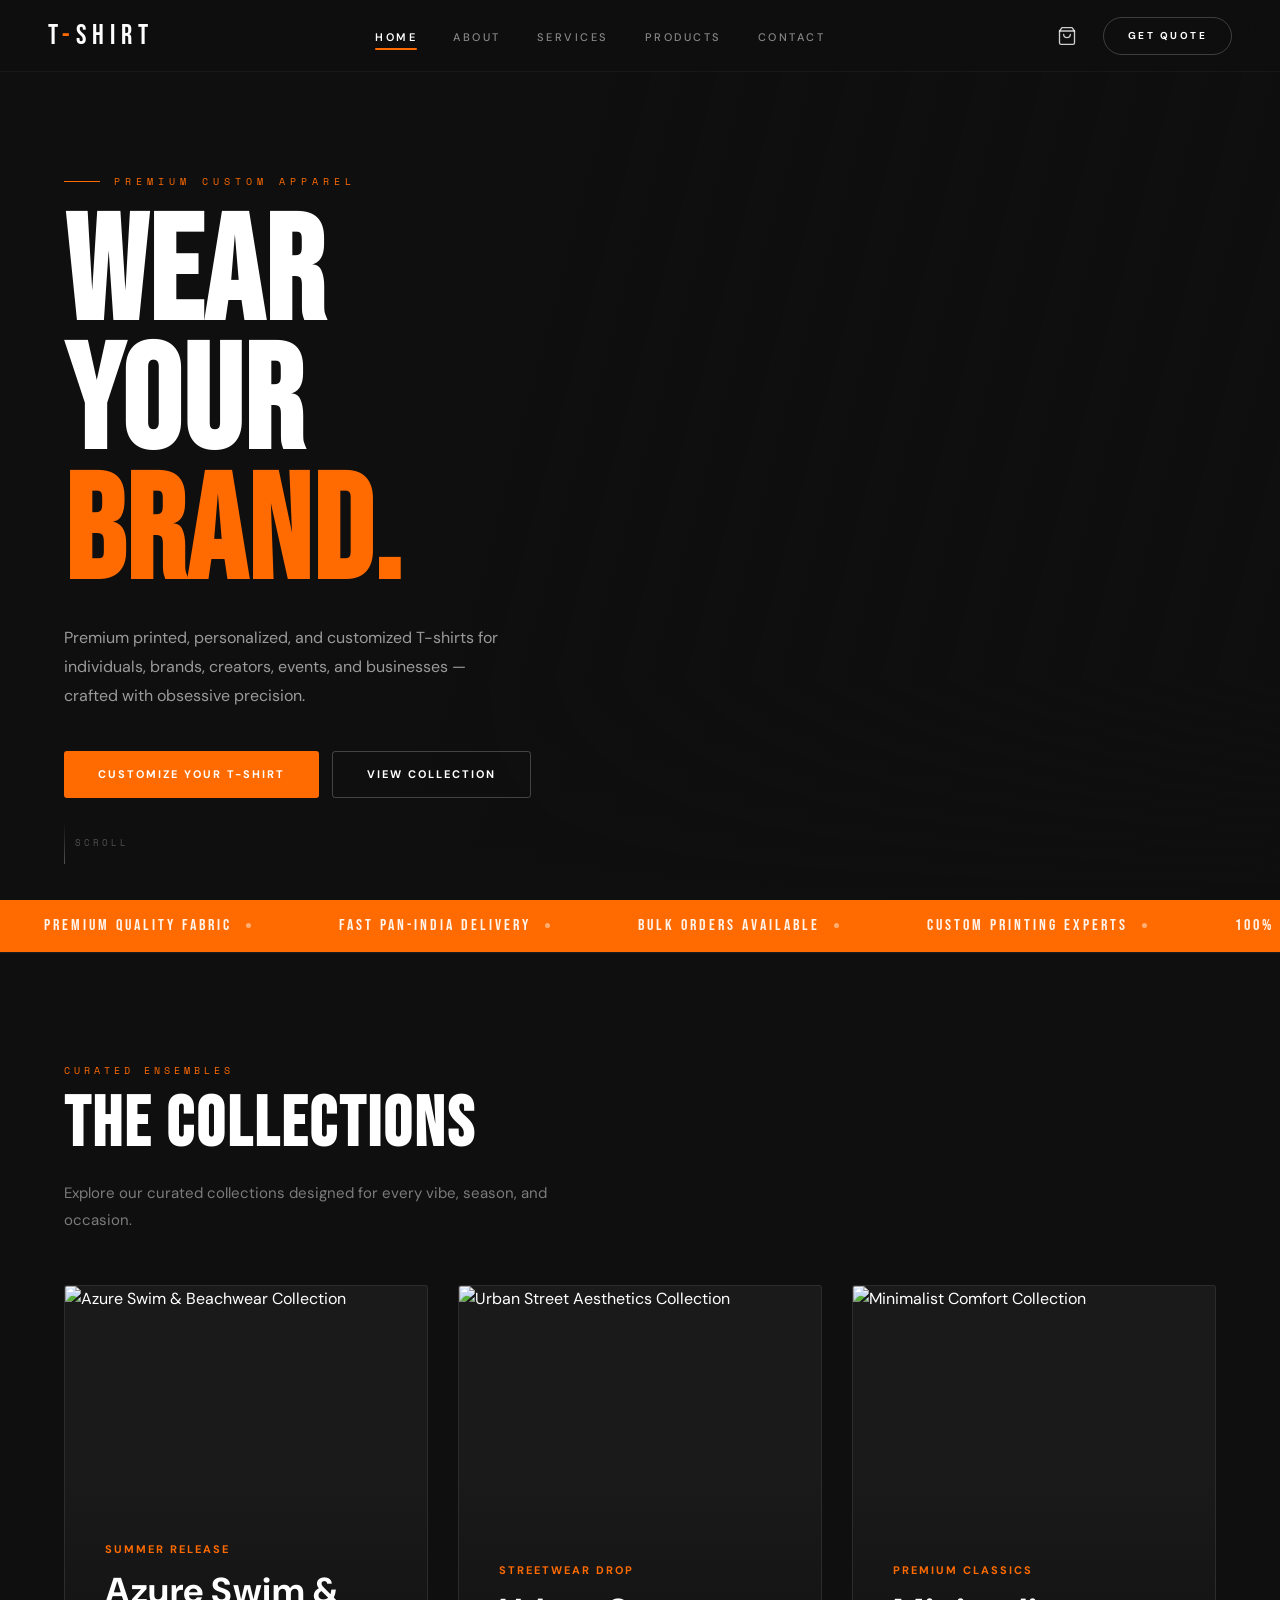
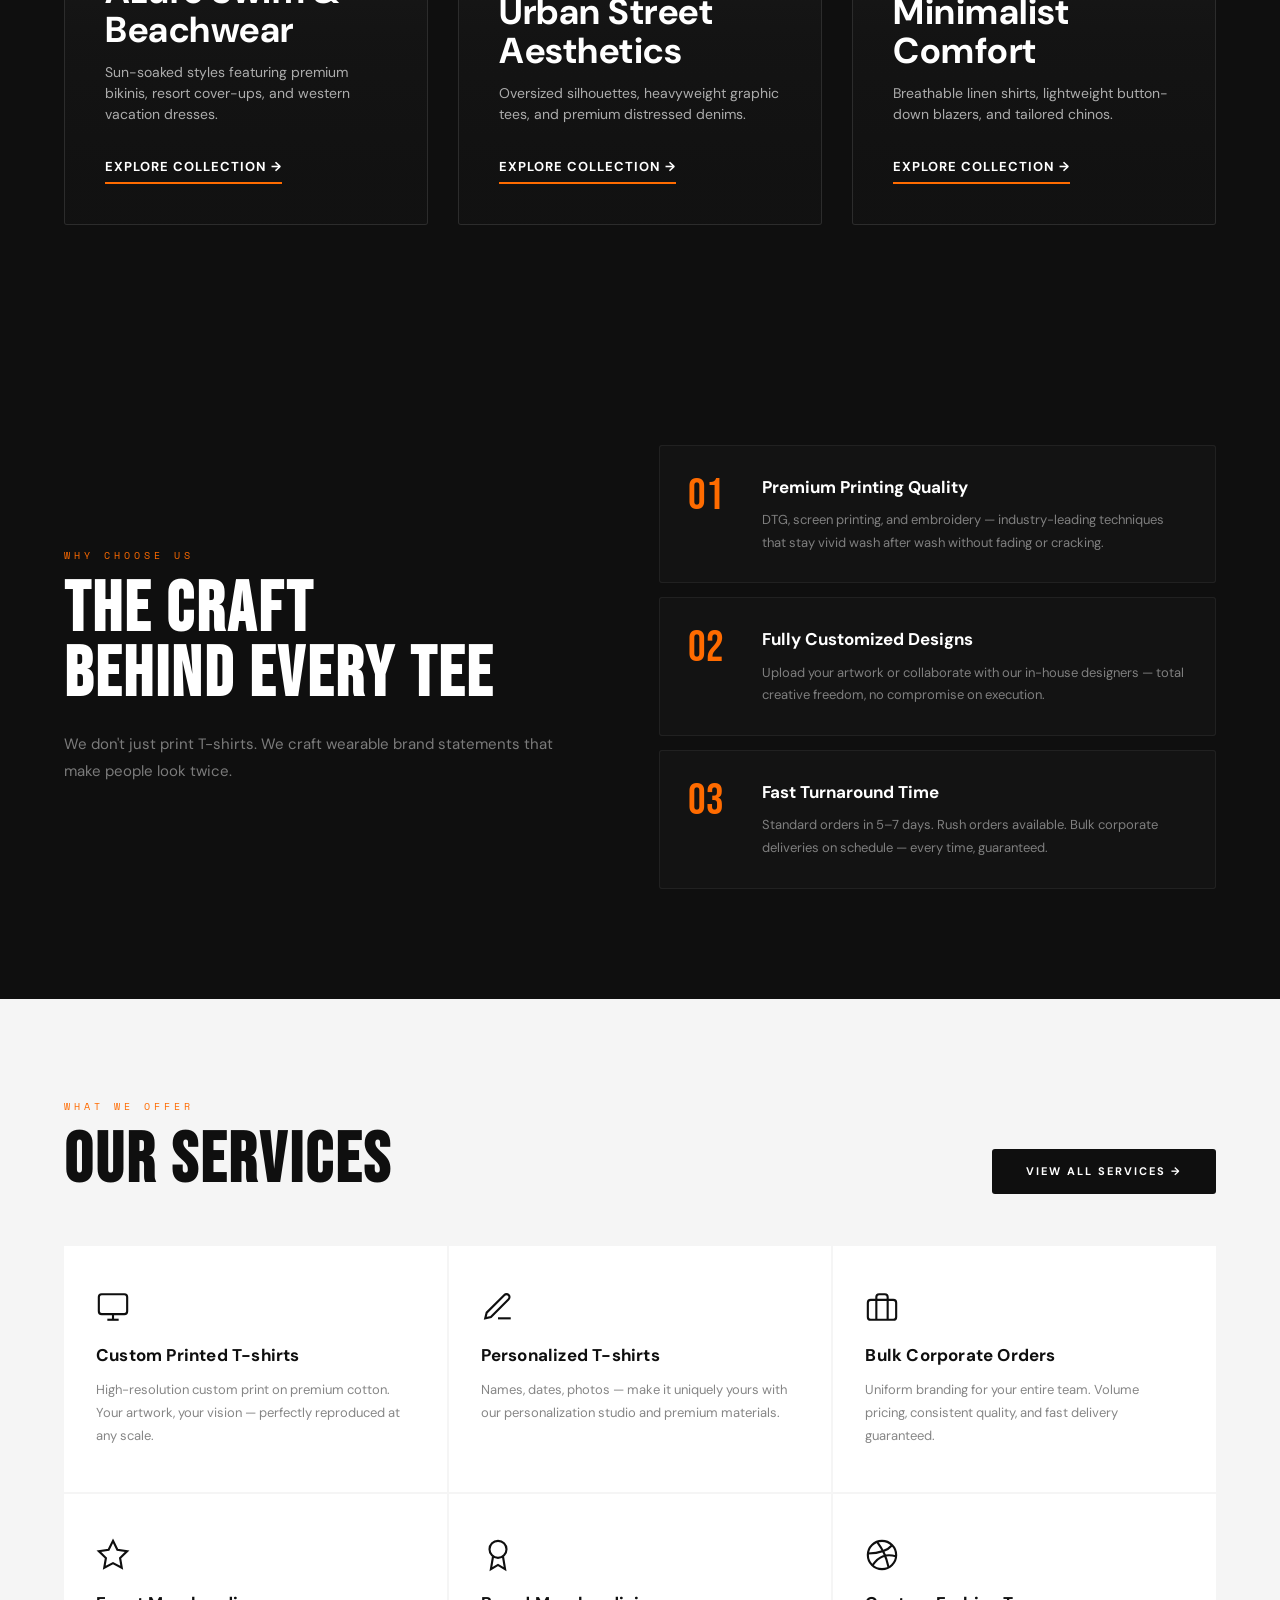
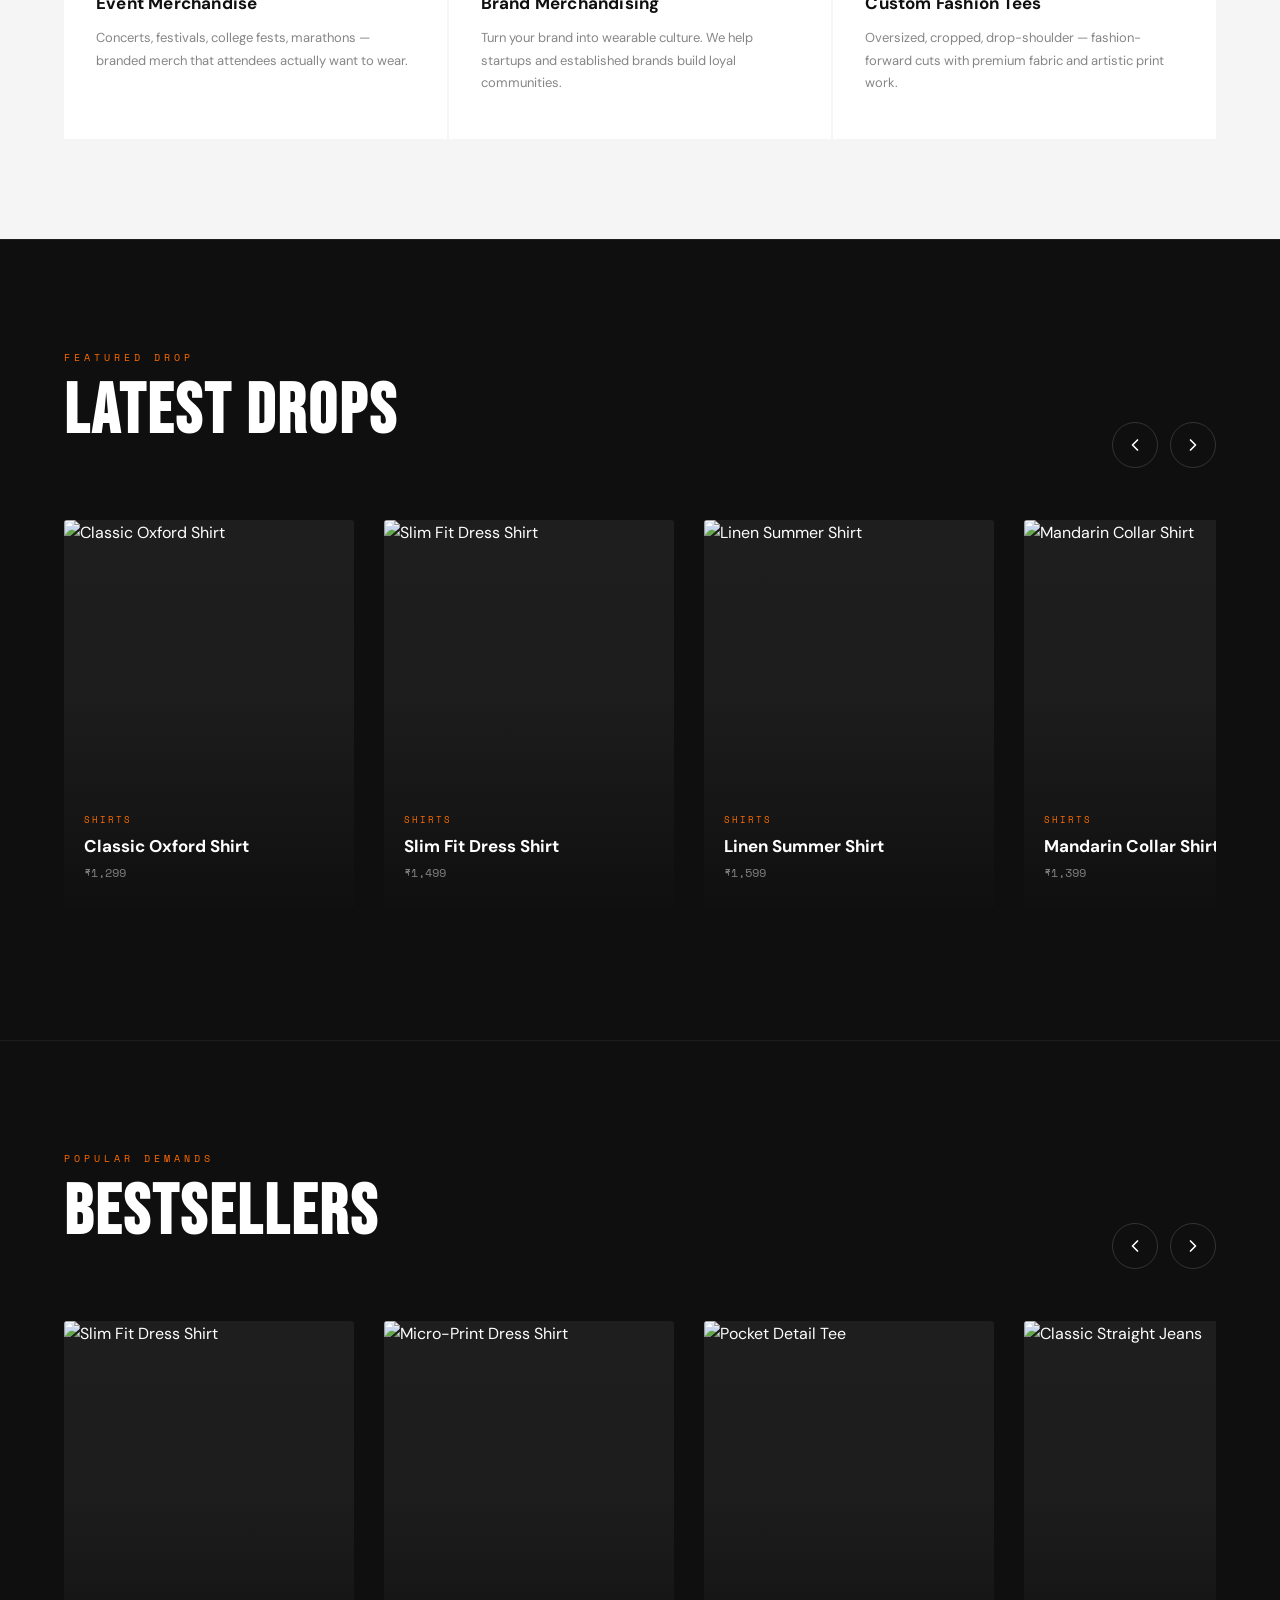
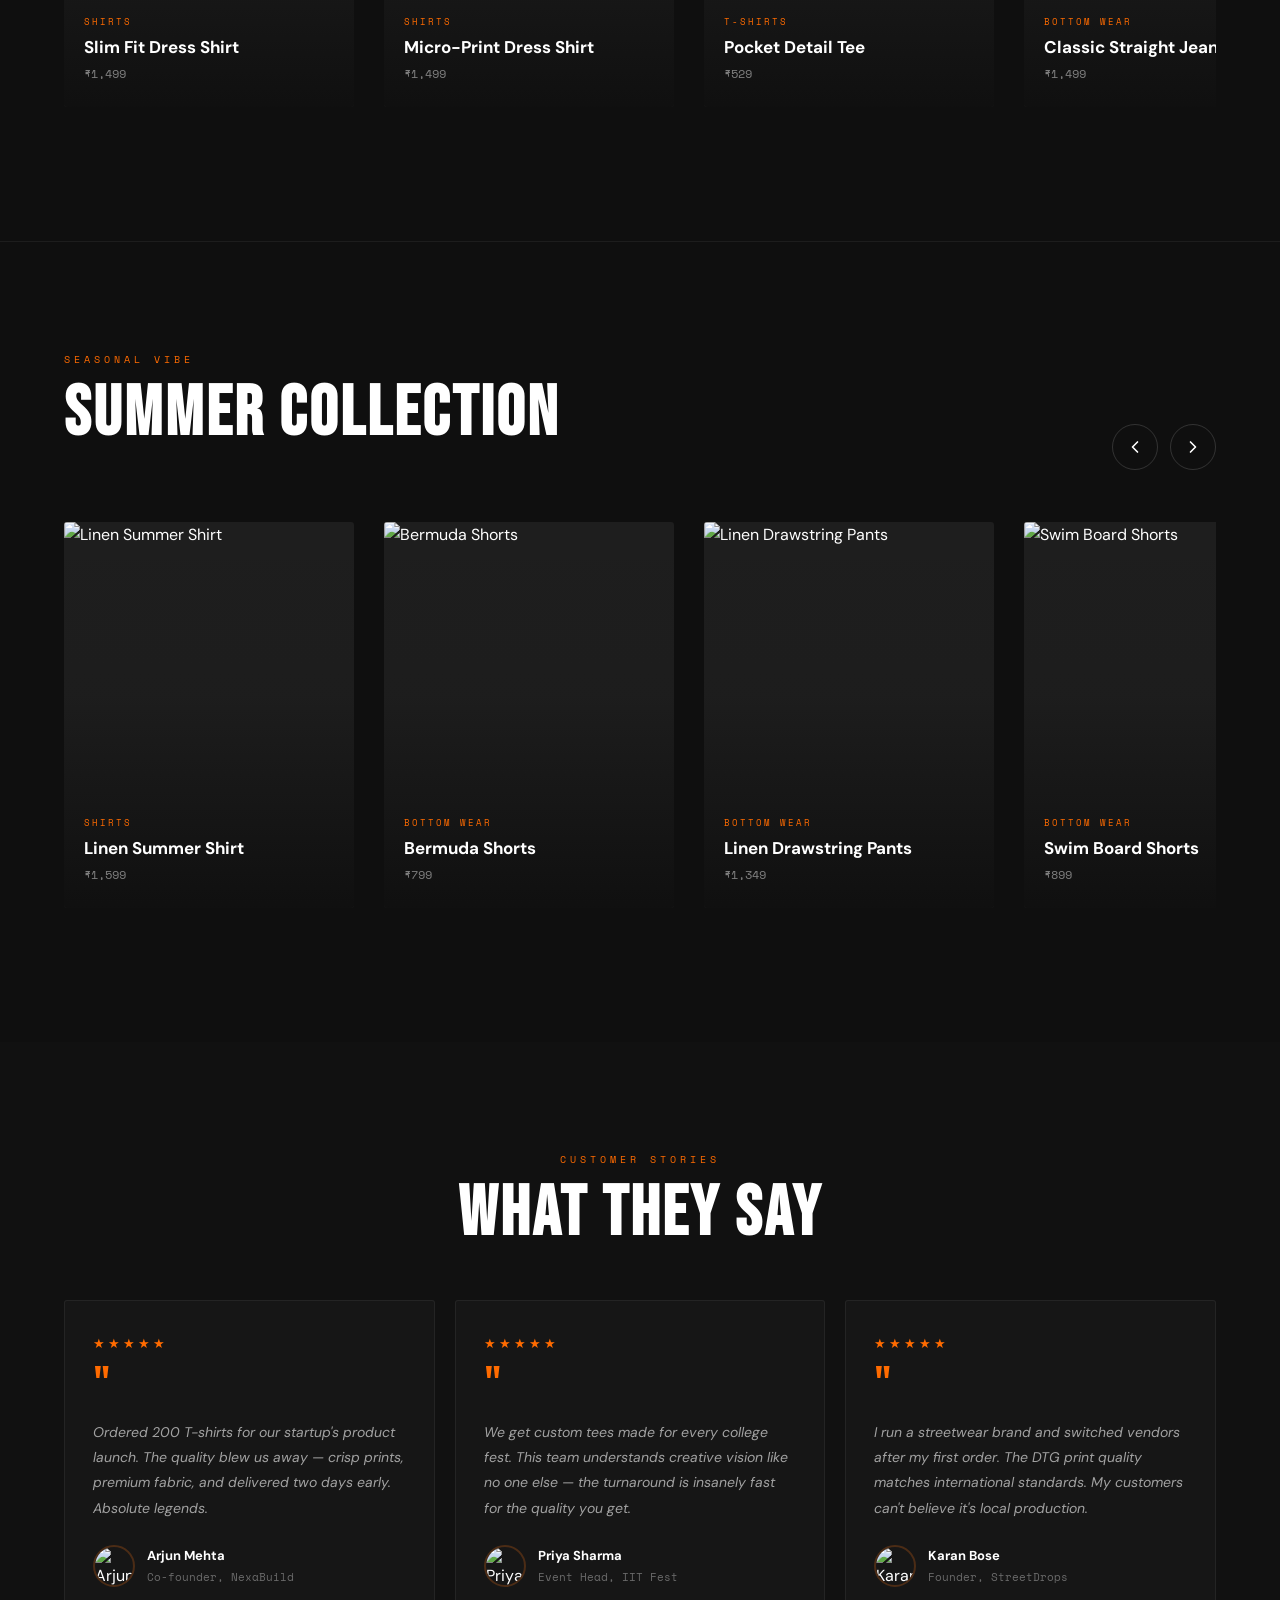
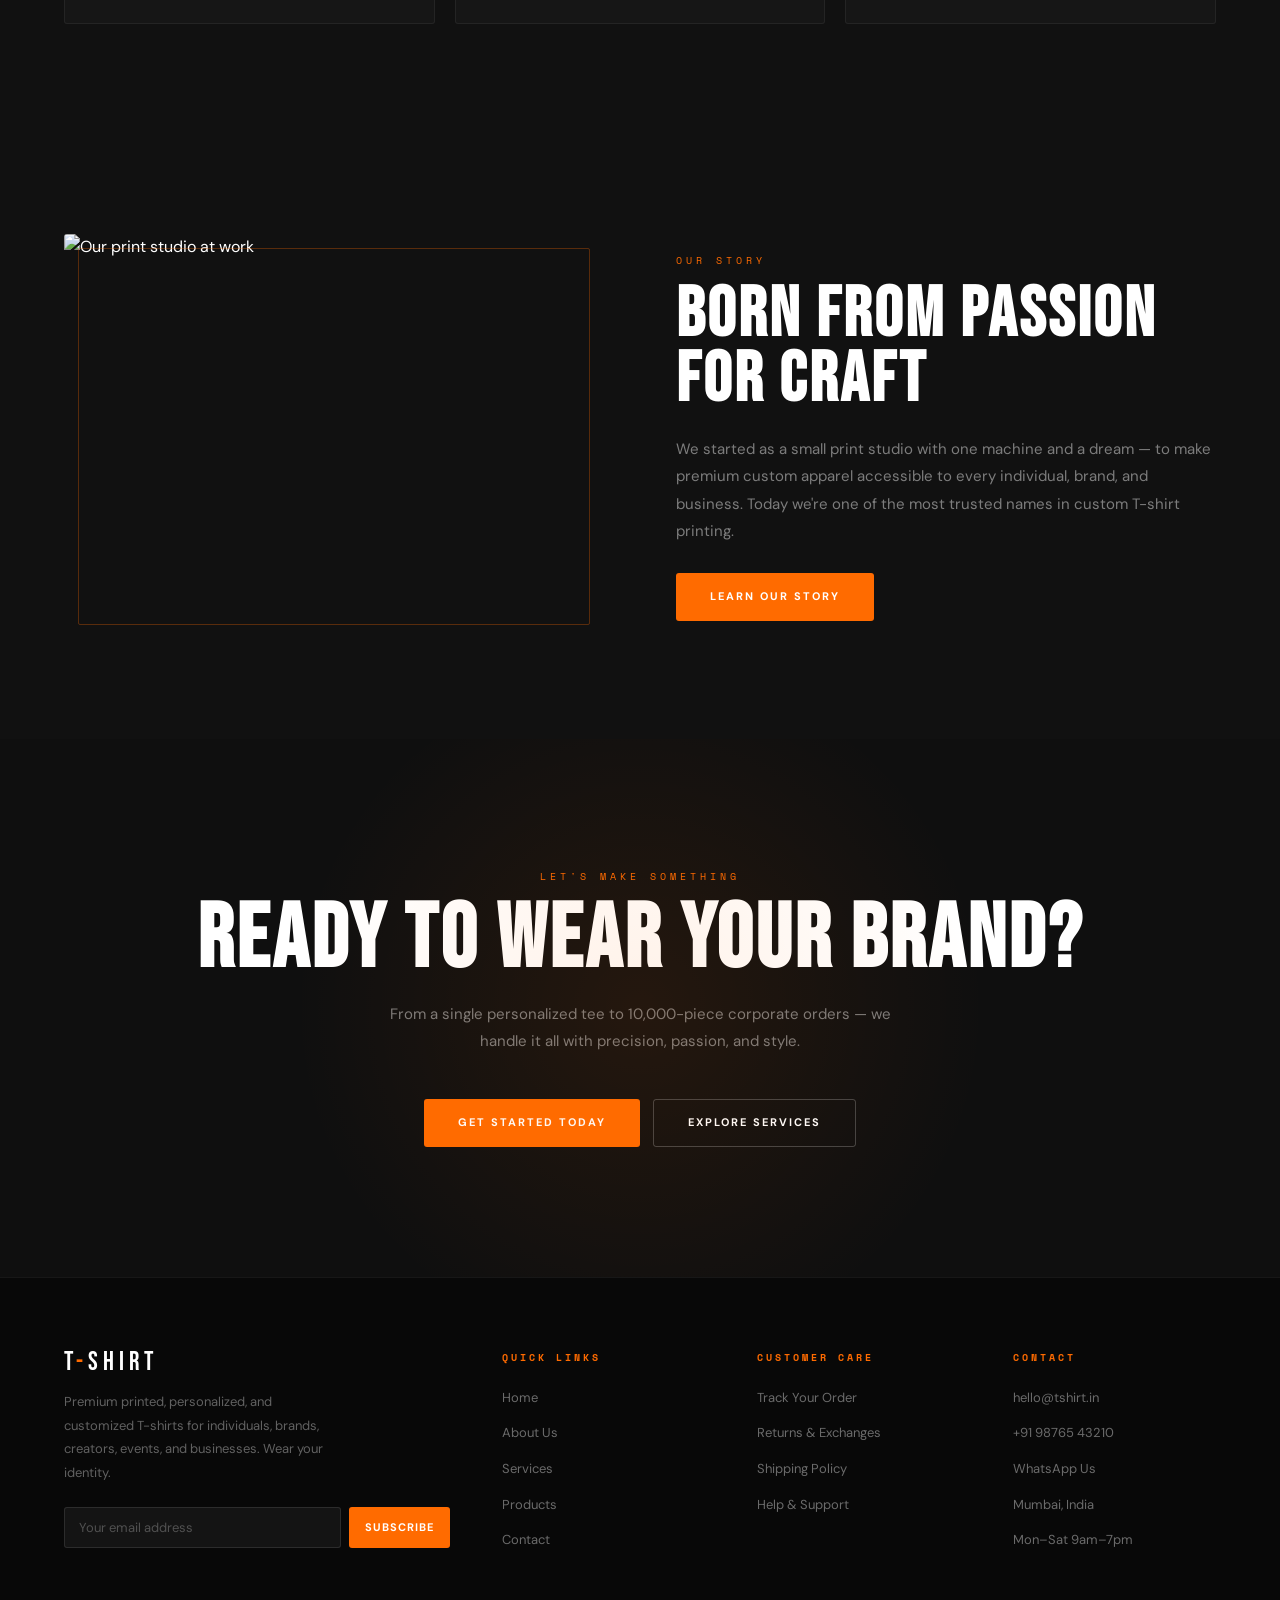
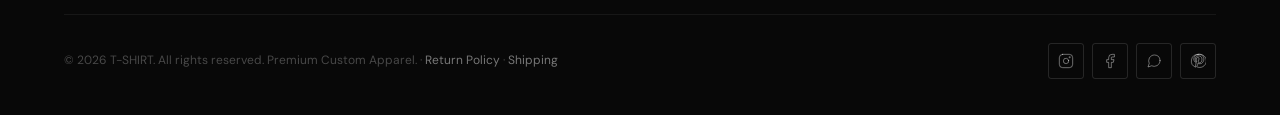
==== commit 5f01fd9a: "feat: implement dynamic product sliders for homepage sections with navigation controls" ====
--- a/index.html
+++ b/index.html
@@ -255,56 +255,71 @@
     </div>
   </section>
 
-  <!-- Featured Products -->
-  <section class="products-section">
+  <!-- Featured Products / LATEST DROPS -->
+  <section class="products-section slider-section" id="latestDropsSection">
     <div class="products-header">
       <div class="reveal">
-        <span class="section-label">Featured Collection</span>
+        <span class="section-label">Featured Drop</span>
         <h2 class="section-title">LATEST DROPS</h2>
       </div>
-      <a href="products.html" class="btn-outline reveal">View All →</a>
-    </div>
-    <div class="products-grid">
-      <div class="product-card reveal">
-        <div class="product-img-wrap">
-          <img
-            src="https://images.unsplash.com/photo-1522706604291-210a56c3b376?q=80&w=1287&auto=format&fit=crop&ixlib=rb-4.1.0&ixid=M3wxMjA3fDB8MHxwaG90by1wYWdlfHx8fGVufDB8fHx8fA%3D%3D"
-            alt="Urban Graphic Tee - Premium Custom Design">
-          <div class="product-overlay"></div>
-        </div>
-        <div class="product-info">
-          <p class="product-tag">Graphic Tee</p>
-          <h3 class="product-name">Urban Drift Collection</h3>
-          <p class="product-price">Starting ₹499</p>
-        </div>
-        <a href="contact.html" class="product-action">Order Now</a>
-      </div>
-      <div class="product-card reveal">
-        <div class="product-img-wrap">
-          <img src="https://images.unsplash.com/photo-1622812653542-e7ee193002ac"
-            alt="Oversized Premium Tee - Comfortable Fit">
-          <div class="product-overlay"></div>
-        </div>
-        <div class="product-info">
-          <p class="product-tag">Oversized</p>
-          <h3 class="product-name">Minimal Oversized Drop</h3>
-          <p class="product-price">Starting ₹649</p>
-        </div>
-        <a href="contact.html" class="product-action">Order Now</a>
-      </div>
-      <div class="product-card reveal">
-        <div class="product-img-wrap">
-          <img
-            src="https://images.unsplash.com/photo-1598992616143-cbe6956b237d?q=80&w=1289&auto=format&fit=crop&ixlib=rb-4.1.0&ixid=M3wxMjA3fDB8MHxwaG90by1wYWdlfHx8fGVufDB8fHx8fA%3D%3D"
-            alt="Corporate T-shirts - Bulk Order Ready">
-          <div class="product-overlay"></div>
-        </div>
-        <div class="product-info">
-          <p class="product-tag">Corporate</p>
-          <h3 class="product-name">Corporate Identity Pack</h3>
-          <p class="product-price">Bulk pricing</p>
-        </div>
-        <a href="contact.html" class="product-action">Get Quote</a>
+      <div class="slider-controls">
+        <button type="button" class="slider-arrow prev" onclick="scrollSlider('latestDropsSlider', -1)" aria-label="Previous Products">
+          <svg viewBox="0 0 24 24" width="20" height="20"><polyline points="15 18 9 12 15 6" stroke="currentColor" stroke-width="2" fill="none" stroke-linecap="round" stroke-linejoin="round"/></svg>
+        </button>
+        <button type="button" class="slider-arrow next" onclick="scrollSlider('latestDropsSlider', 1)" aria-label="Next Products">
+          <svg viewBox="0 0 24 24" width="20" height="20"><polyline points="9 18 15 12 9 6" stroke="currentColor" stroke-width="2" fill="none" stroke-linecap="round" stroke-linejoin="round"/></svg>
+        </button>
+      </div>
+    </div>
+    <div class="slider-container-wrap">
+      <div class="product-slider" id="latestDropsSlider">
+        <!-- Rendered dynamically -->
+      </div>
+    </div>
+  </section>
+
+  <!-- Bestsellers Section -->
+  <section class="products-section slider-section" id="bestsellersSection">
+    <div class="products-header">
+      <div class="reveal">
+        <span class="section-label">Popular Demands</span>
+        <h2 class="section-title">BESTSELLERS</h2>
+      </div>
+      <div class="slider-controls">
+        <button type="button" class="slider-arrow prev" onclick="scrollSlider('bestsellersSlider', -1)" aria-label="Previous Products">
+          <svg viewBox="0 0 24 24" width="20" height="20"><polyline points="15 18 9 12 15 6" stroke="currentColor" stroke-width="2" fill="none" stroke-linecap="round" stroke-linejoin="round"/></svg>
+        </button>
+        <button type="button" class="slider-arrow next" onclick="scrollSlider('bestsellersSlider', 1)" aria-label="Next Products">
+          <svg viewBox="0 0 24 24" width="20" height="20"><polyline points="9 18 15 12 9 6" stroke="currentColor" stroke-width="2" fill="none" stroke-linecap="round" stroke-linejoin="round"/></svg>
+        </button>
+      </div>
+    </div>
+    <div class="slider-container-wrap">
+      <div class="product-slider" id="bestsellersSlider">
+        <!-- Rendered dynamically -->
+      </div>
+    </div>
+  </section>
+
+  <!-- Summer Collection Section -->
+  <section class="products-section slider-section" id="summerSection">
+    <div class="products-header">
+      <div class="reveal">
+        <span class="section-label">Seasonal Vibe</span>
+        <h2 class="section-title">SUMMER COLLECTION</h2>
+      </div>
+      <div class="slider-controls">
+        <button type="button" class="slider-arrow prev" onclick="scrollSlider('summerSlider', -1)" aria-label="Previous Products">
+          <svg viewBox="0 0 24 24" width="20" height="20"><polyline points="15 18 9 12 15 6" stroke="currentColor" stroke-width="2" fill="none" stroke-linecap="round" stroke-linejoin="round"/></svg>
+        </button>
+        <button type="button" class="slider-arrow next" onclick="scrollSlider('summerSlider', 1)" aria-label="Next Products">
+          <svg viewBox="0 0 24 24" width="20" height="20"><polyline points="9 18 15 12 9 6" stroke="currentColor" stroke-width="2" fill="none" stroke-linecap="round" stroke-linejoin="round"/></svg>
+        </button>
+      </div>
+    </div>
+    <div class="slider-container-wrap">
+      <div class="product-slider" id="summerSlider">
+        <!-- Rendered dynamically -->
       </div>
     </div>
   </section>
--- a/style.css
+++ b/style.css
@@ -954,6 +954,72 @@
   gap: 20px
 }
 
+/* ========== PRODUCT SLIDERS ========== */
+.slider-section {
+  overflow: hidden;
+  border-top: 1px solid var(--white-06);
+}
+
+.slider-controls {
+  display: flex;
+  gap: 12px;
+  align-items: center;
+}
+
+.slider-arrow {
+  background: transparent;
+  border: 1px solid rgba(255, 255, 255, 0.15);
+  color: var(--white);
+  border-radius: 50%;
+  width: 46px;
+  height: 46px;
+  display: flex;
+  align-items: center;
+  justify-content: center;
+  cursor: pointer;
+  transition: all var(--t);
+  padding: 0;
+}
+
+.slider-arrow svg {
+  transition: transform 0.3s var(--ease);
+}
+
+.slider-arrow:hover {
+  background: var(--orange);
+  border-color: var(--orange);
+  color: var(--white);
+}
+
+.slider-arrow:active {
+  transform: scale(0.95);
+}
+
+.slider-container-wrap {
+  width: 100%;
+  position: relative;
+}
+
+.product-slider {
+  display: flex;
+  gap: 30px;
+  overflow-x: auto;
+  scroll-behavior: smooth;
+  scroll-snap-type: x mandatory;
+  padding-bottom: 24px;
+  scrollbar-width: none; /* Firefox */
+}
+
+.product-slider::-webkit-scrollbar {
+  display: none; /* Safari and Chrome */
+}
+
+.slider-card {
+  width: 290px;
+  flex-shrink: 0;
+  scroll-snap-align: start;
+}
+
 .product-card {
   position: relative;
   overflow: hidden;
@@ -3316,6 +3382,20 @@
 
 @media(max-width:580px) {
 
+  .product-slider {
+    gap: 20px;
+    padding-bottom: 16px;
+  }
+
+  .slider-card {
+    width: 240px;
+  }
+
+  .slider-arrow {
+    width: 38px;
+    height: 38px;
+  }
+
   .collection-card {
     height: 380px;
     padding: 24px;
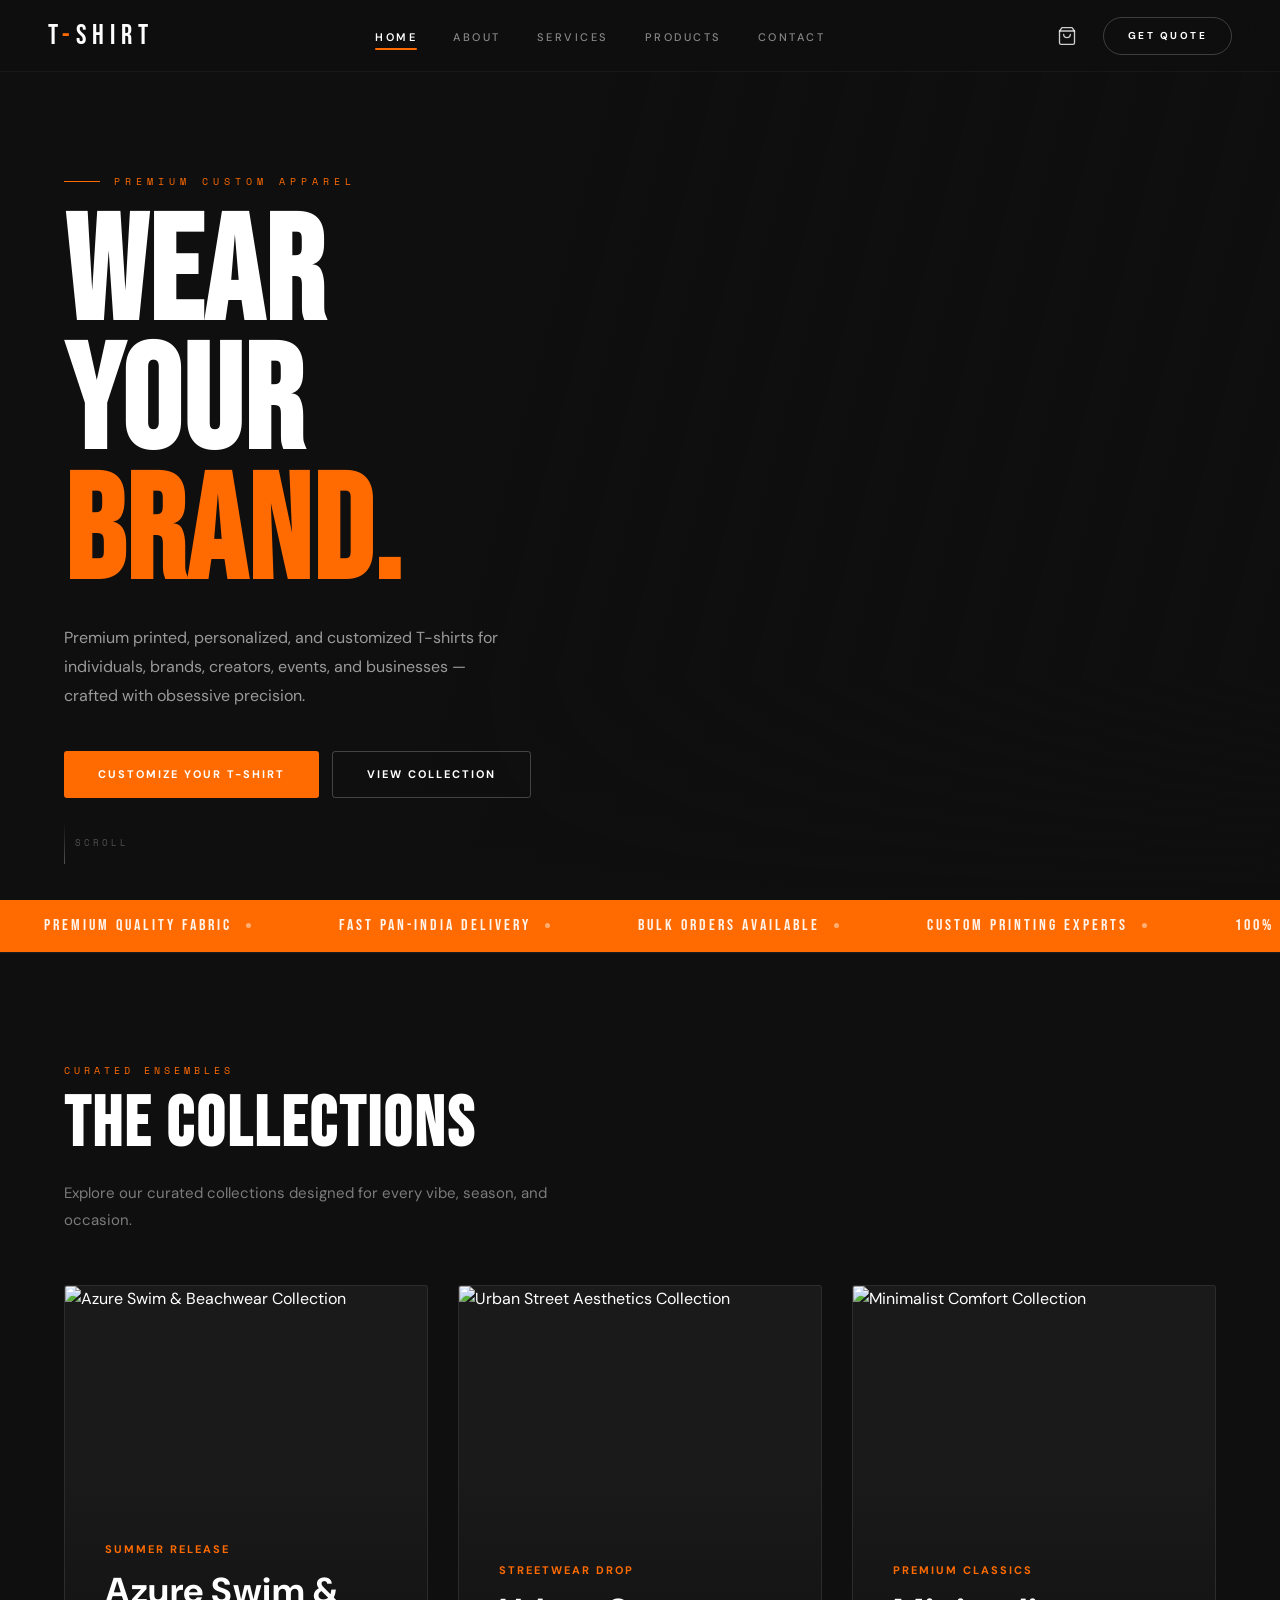
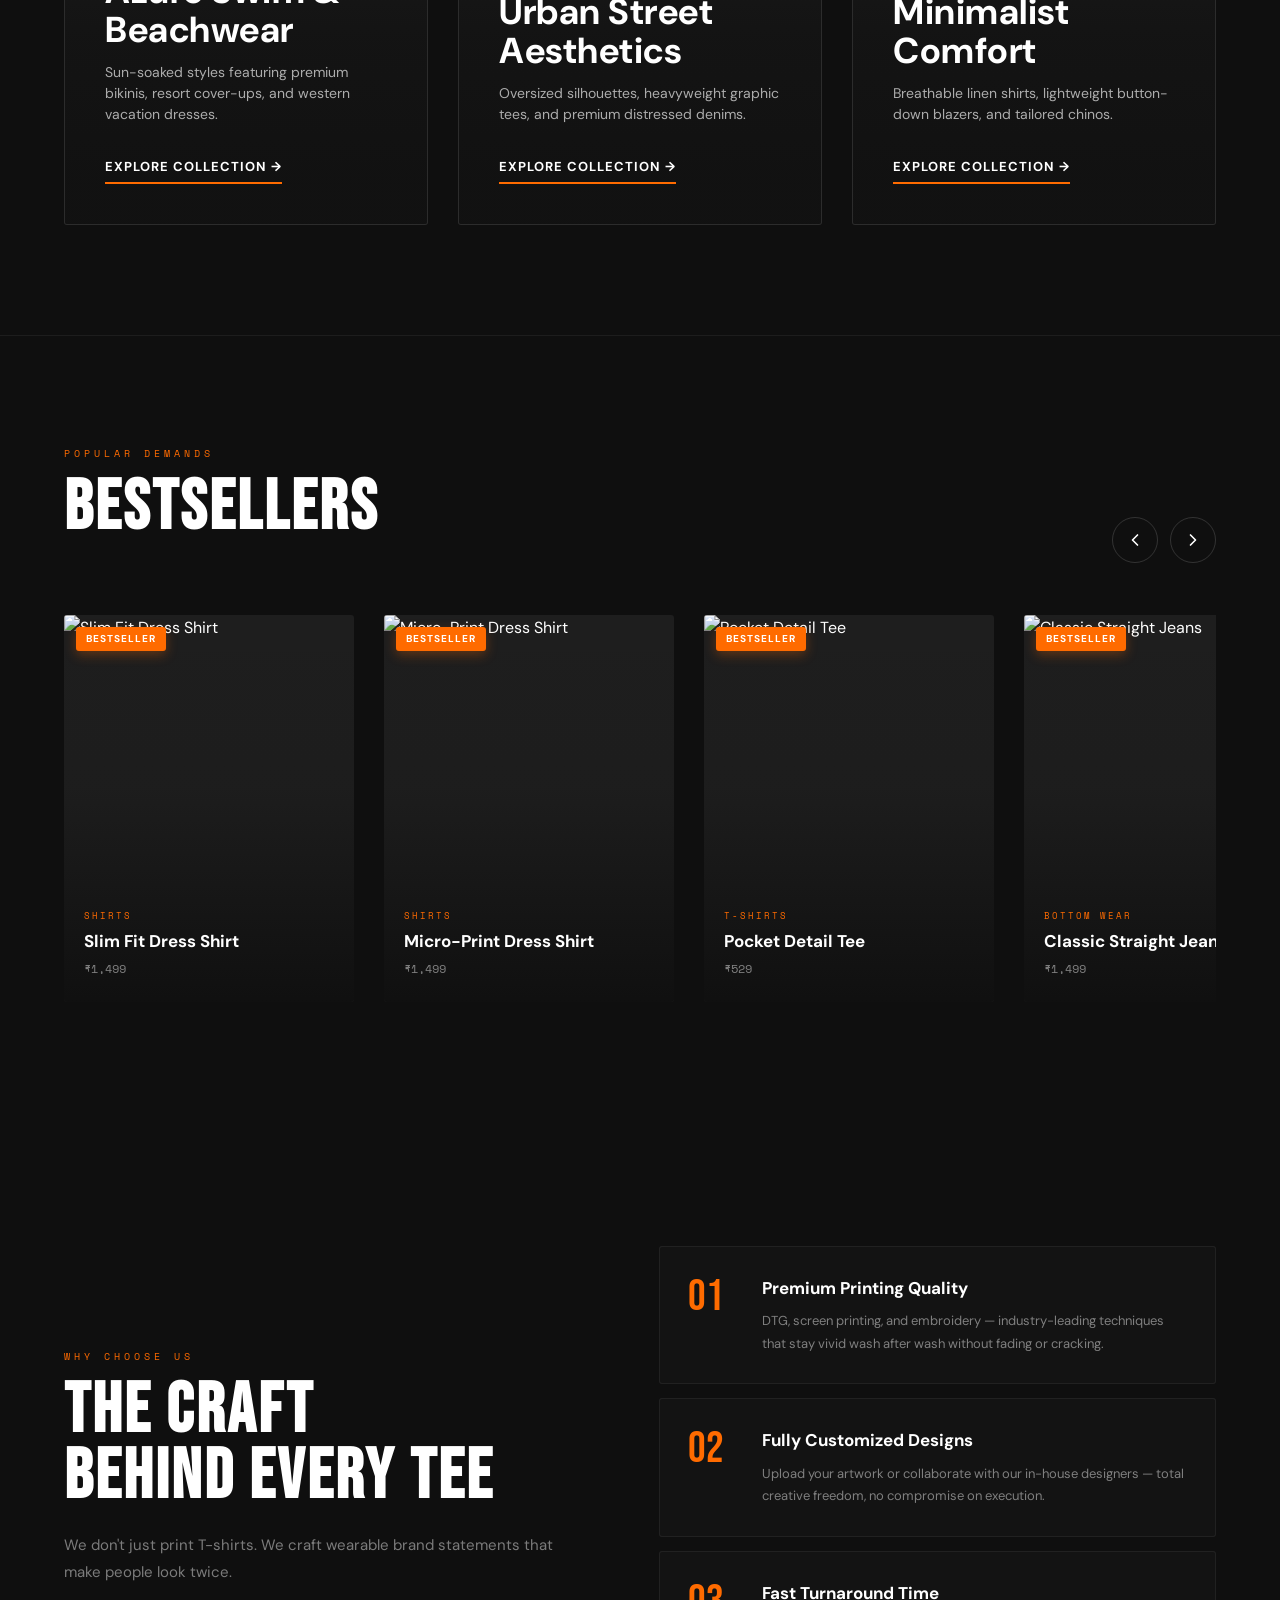
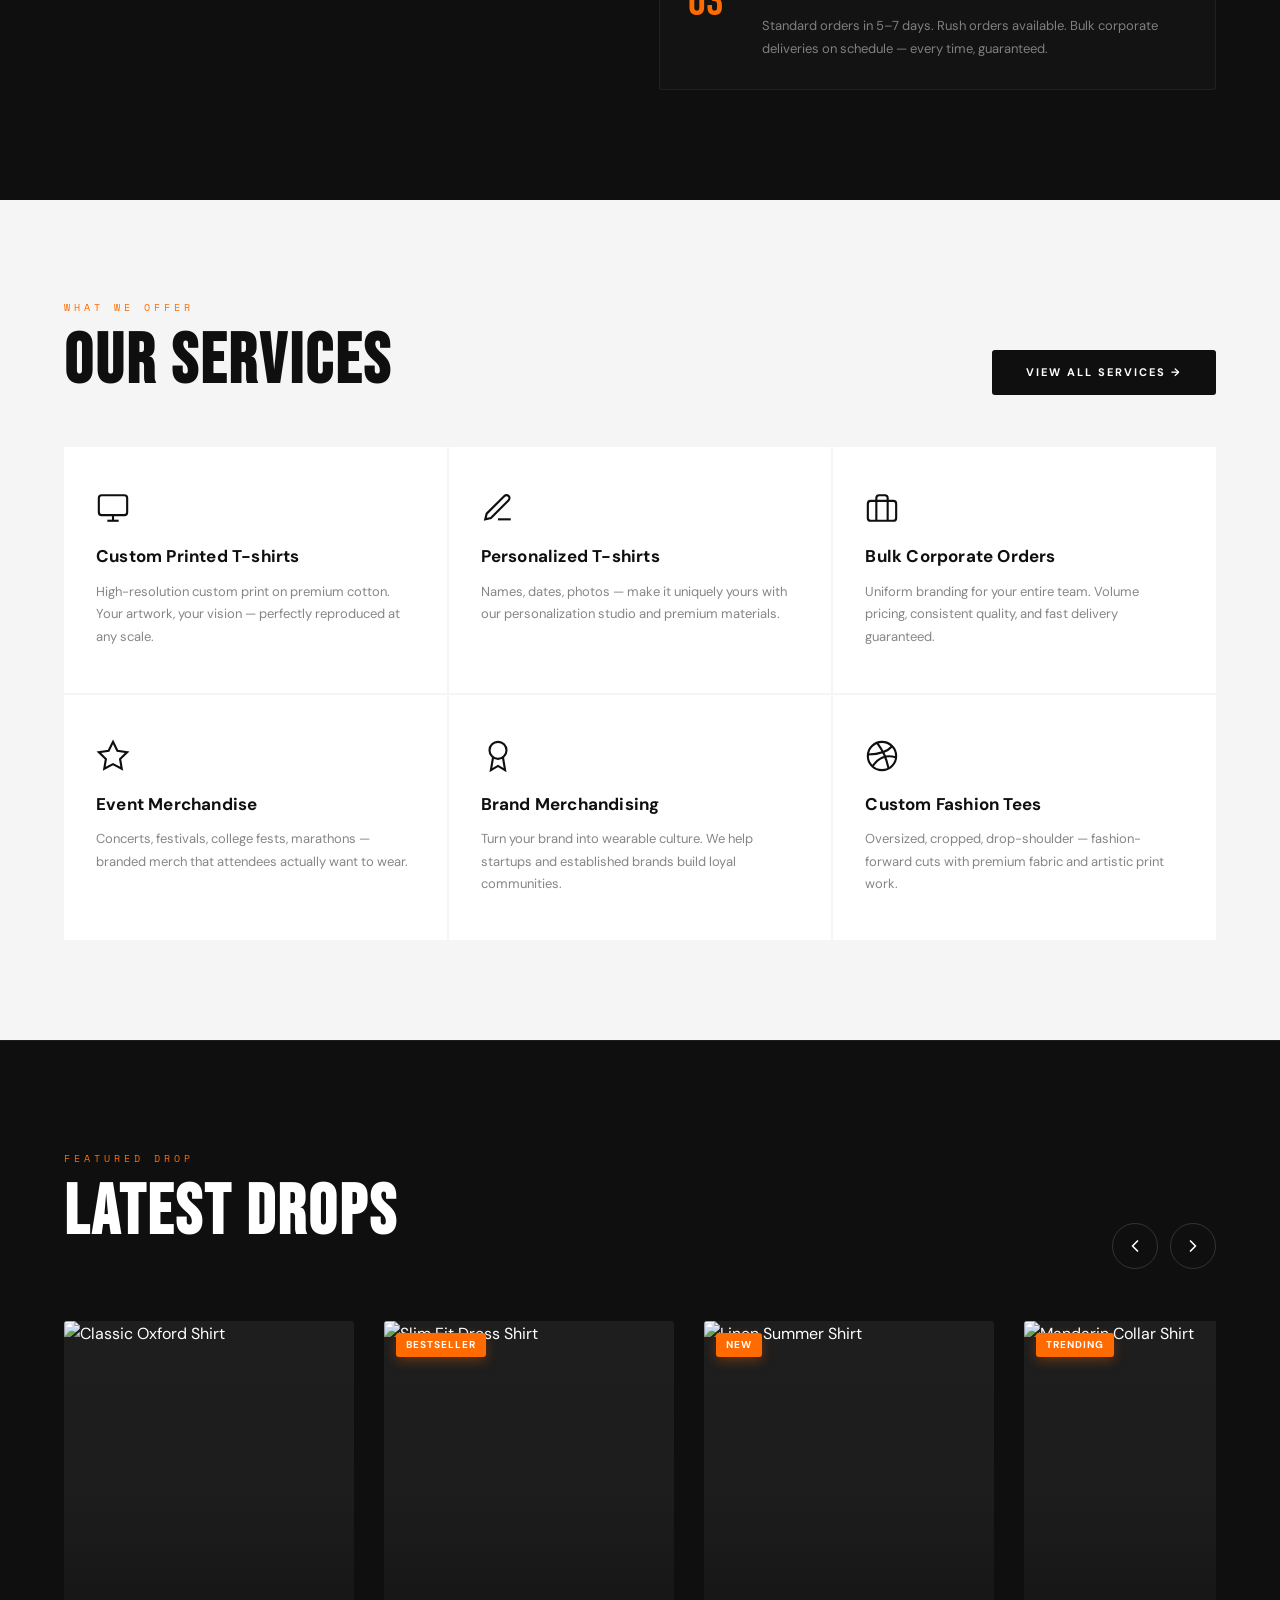
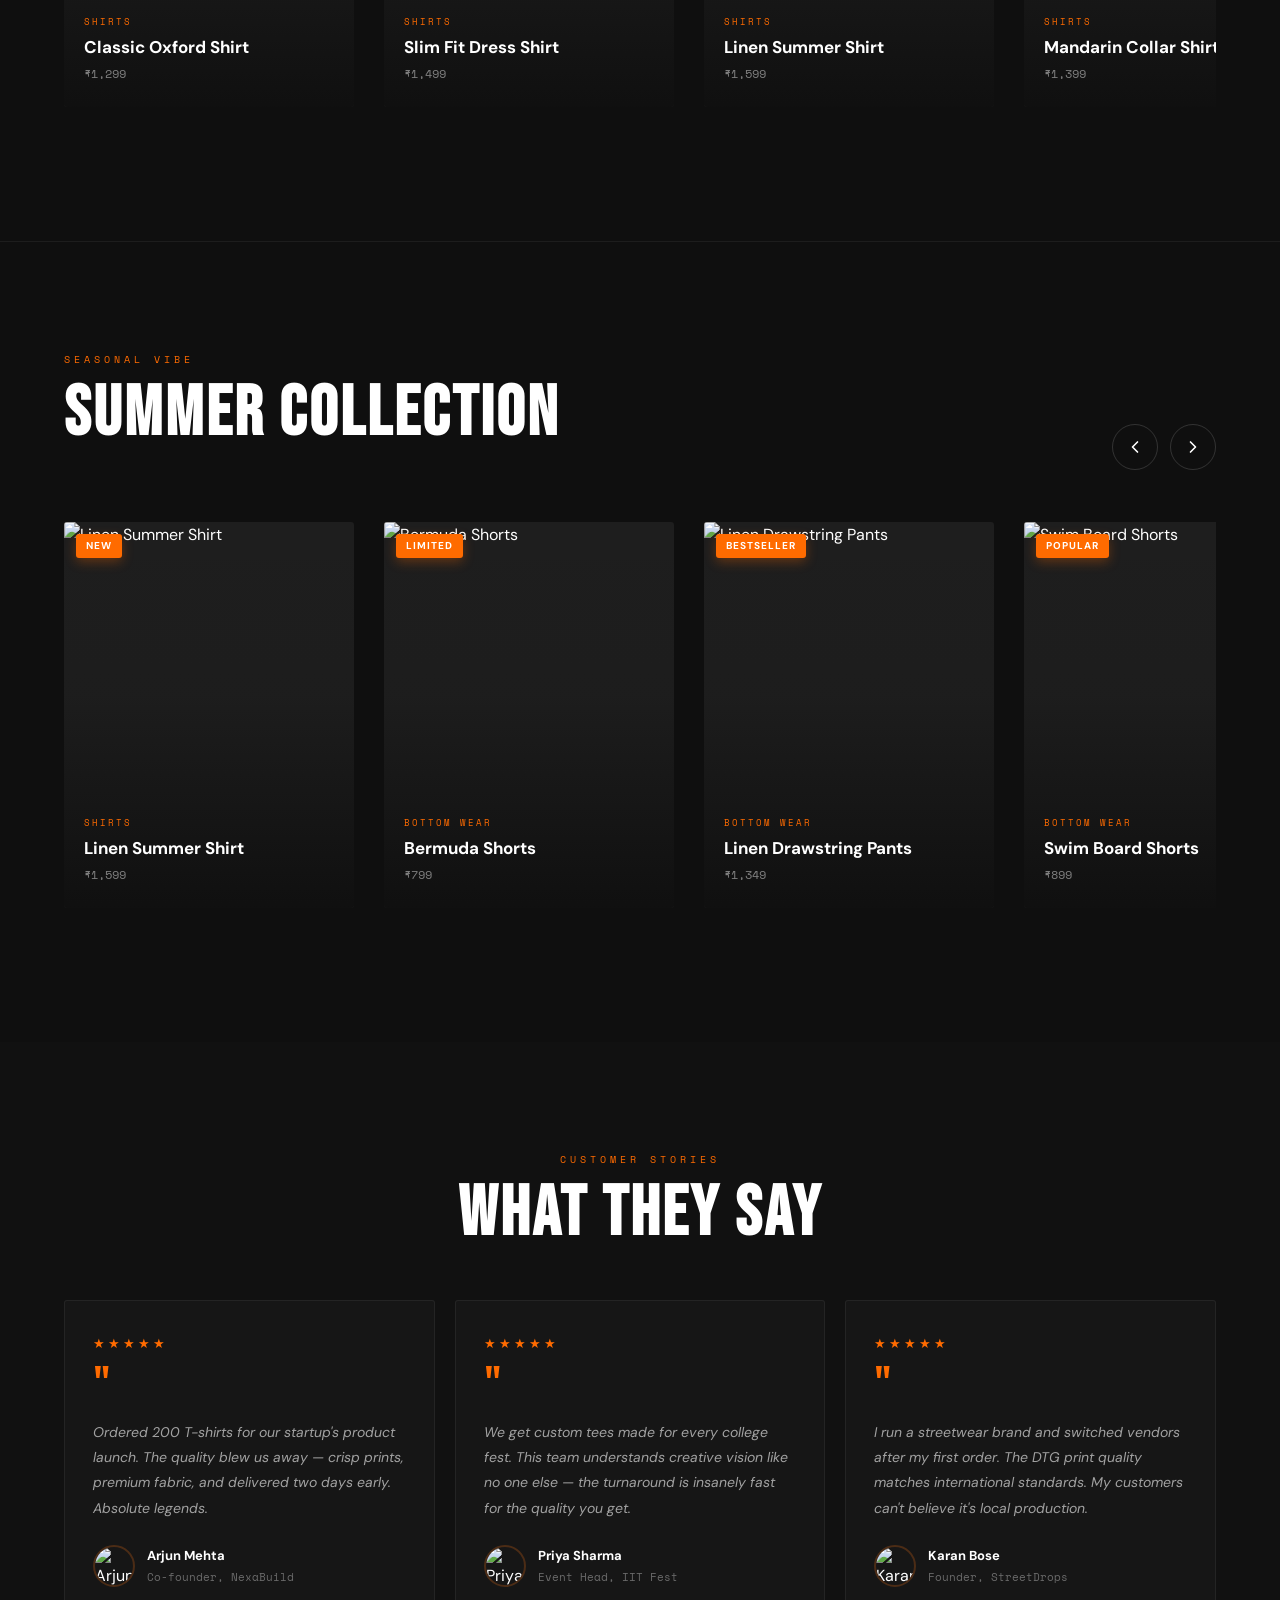
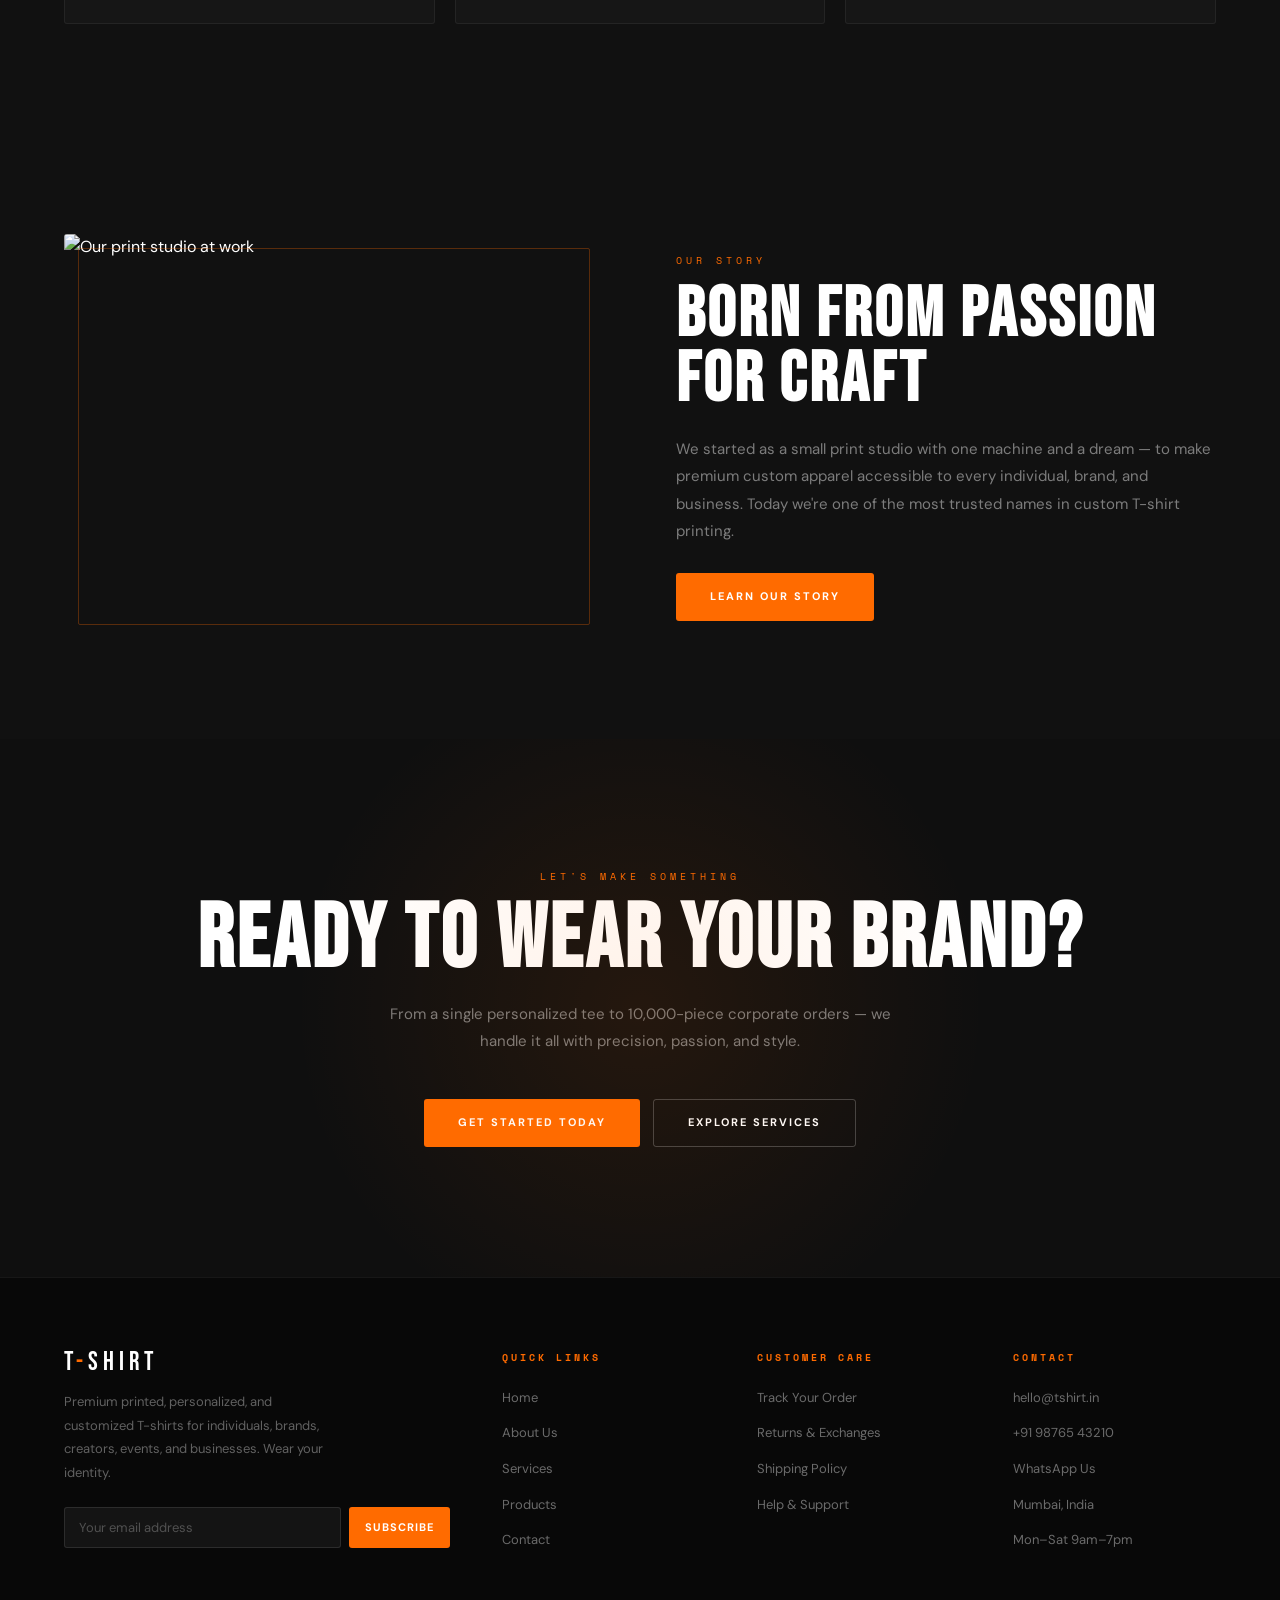
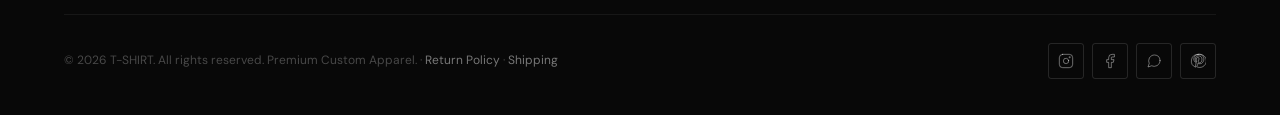
==== commit fb1b53d8: "Slider Bestseller Added" ====
--- a/index.html
+++ b/index.html
@@ -31,7 +31,11 @@
     </ul>
     <div class="nav-actions">
       <a href="cart.html" class="nav-cart" onclick="navCartClick(event)" aria-label="Cart">
-        <svg viewBox="0 0 24 24"><path d="M6 2L3 6v14a2 2 0 002 2h14a2 2 0 002-2V6l-3-4z"/><line x1="3" y1="6" x2="21" y2="6"/><path d="M16 10a4 4 0 01-8 0"/></svg>
+        <svg viewBox="0 0 24 24">
+          <path d="M6 2L3 6v14a2 2 0 002 2h14a2 2 0 002-2V6l-3-4z" />
+          <line x1="3" y1="6" x2="21" y2="6" />
+          <path d="M16 10a4 4 0 01-8 0" />
+        </svg>
         <span class="cart-badge" id="cartBadge">0</span>
       </a>
       <a href="contact.html" class="btn-nav">Get Quote</a>
@@ -110,23 +114,26 @@
       <h2 class="section-title">THE COLLECTIONS</h2>
       <p class="section-sub">Explore our curated collections designed for every vibe, season, and occasion.</p>
     </div>
-    
+
     <div class="collections-grid">
       <!-- Collection 1 -->
       <div class="collection-card reveal">
-        <img src="https://images.unsplash.com/photo-1519722417352-7d6959729417?q=80&w=600&auto=format&fit=crop" alt="Azure Swim & Beachwear Collection" class="collection-bg-img">
+        <img src="https://images.unsplash.com/photo-1519722417352-7d6959729417?q=80&w=600&auto=format&fit=crop"
+          alt="Azure Swim & Beachwear Collection" class="collection-bg-img">
         <div class="collection-overlay"></div>
         <div class="collection-content">
           <p class="collection-tag">Summer Release</p>
           <h3 class="collection-name">Azure Swim &amp; Beachwear</h3>
-          <p class="collection-desc">Sun-soaked styles featuring premium bikinis, resort cover-ups, and western vacation dresses.</p>
+          <p class="collection-desc">Sun-soaked styles featuring premium bikinis, resort cover-ups, and western vacation
+            dresses.</p>
           <a href="products.html?audience=women&category=bikini" class="collection-link">Explore Collection →</a>
         </div>
       </div>
-      
+
       <!-- Collection 2 -->
       <div class="collection-card reveal">
-        <img src="https://images.unsplash.com/photo-1552374196-1ab2a1c593e8?q=80&w=600&auto=format&fit=crop" alt="Urban Street Aesthetics Collection" class="collection-bg-img">
+        <img src="https://images.unsplash.com/photo-1552374196-1ab2a1c593e8?q=80&w=600&auto=format&fit=crop"
+          alt="Urban Street Aesthetics Collection" class="collection-bg-img">
         <div class="collection-overlay"></div>
         <div class="collection-content">
           <p class="collection-tag">Streetwear Drop</p>
@@ -135,10 +142,11 @@
           <a href="products.html?audience=all&category=tshirts" class="collection-link">Explore Collection →</a>
         </div>
       </div>
-      
+
       <!-- Collection 3 -->
       <div class="collection-card reveal">
-        <img src="https://images.unsplash.com/photo-1479064555552-3ef4979f8908?q=80&w=600&auto=format&fit=crop" alt="Minimalist Comfort Collection" class="collection-bg-img">
+        <img src="https://images.unsplash.com/photo-1479064555552-3ef4979f8908?q=80&w=600&auto=format&fit=crop"
+          alt="Minimalist Comfort Collection" class="collection-bg-img">
         <div class="collection-overlay"></div>
         <div class="collection-content">
           <p class="collection-tag">Premium Classics</p>
@@ -146,6 +154,37 @@
           <p class="collection-desc">Breathable linen shirts, lightweight button-down blazers, and tailored chinos.</p>
           <a href="products.html?audience=all&category=shirts" class="collection-link">Explore Collection →</a>
         </div>
+      </div>
+    </div>
+  </section>
+
+  <!-- Bestsellers Section -->
+  <section class="products-section slider-section" id="bestsellersSection">
+    <div class="products-header">
+      <div class="reveal">
+        <span class="section-label">Popular Demands</span>
+        <h2 class="section-title">BESTSELLERS</h2>
+      </div>
+      <div class="slider-controls">
+        <button type="button" class="slider-arrow prev" onclick="scrollSlider('bestsellersSlider', -1)"
+          aria-label="Previous Products">
+          <svg viewBox="0 0 24 24" width="20" height="20">
+            <polyline points="15 18 9 12 15 6" stroke="currentColor" stroke-width="2" fill="none" stroke-linecap="round"
+              stroke-linejoin="round" />
+          </svg>
+        </button>
+        <button type="button" class="slider-arrow next" onclick="scrollSlider('bestsellersSlider', 1)"
+          aria-label="Next Products">
+          <svg viewBox="0 0 24 24" width="20" height="20">
+            <polyline points="9 18 15 12 9 6" stroke="currentColor" stroke-width="2" fill="none" stroke-linecap="round"
+              stroke-linejoin="round" />
+          </svg>
+        </button>
+      </div>
+    </div>
+    <div class="slider-container-wrap">
+      <div class="product-slider" id="bestsellersSlider">
+        <!-- Rendered dynamically -->
       </div>
     </div>
   </section>
@@ -263,39 +302,24 @@
         <h2 class="section-title">LATEST DROPS</h2>
       </div>
       <div class="slider-controls">
-        <button type="button" class="slider-arrow prev" onclick="scrollSlider('latestDropsSlider', -1)" aria-label="Previous Products">
-          <svg viewBox="0 0 24 24" width="20" height="20"><polyline points="15 18 9 12 15 6" stroke="currentColor" stroke-width="2" fill="none" stroke-linecap="round" stroke-linejoin="round"/></svg>
+        <button type="button" class="slider-arrow prev" onclick="scrollSlider('latestDropsSlider', -1)"
+          aria-label="Previous Products">
+          <svg viewBox="0 0 24 24" width="20" height="20">
+            <polyline points="15 18 9 12 15 6" stroke="currentColor" stroke-width="2" fill="none" stroke-linecap="round"
+              stroke-linejoin="round" />
+          </svg>
         </button>
-        <button type="button" class="slider-arrow next" onclick="scrollSlider('latestDropsSlider', 1)" aria-label="Next Products">
-          <svg viewBox="0 0 24 24" width="20" height="20"><polyline points="9 18 15 12 9 6" stroke="currentColor" stroke-width="2" fill="none" stroke-linecap="round" stroke-linejoin="round"/></svg>
+        <button type="button" class="slider-arrow next" onclick="scrollSlider('latestDropsSlider', 1)"
+          aria-label="Next Products">
+          <svg viewBox="0 0 24 24" width="20" height="20">
+            <polyline points="9 18 15 12 9 6" stroke="currentColor" stroke-width="2" fill="none" stroke-linecap="round"
+              stroke-linejoin="round" />
+          </svg>
         </button>
       </div>
     </div>
     <div class="slider-container-wrap">
       <div class="product-slider" id="latestDropsSlider">
-        <!-- Rendered dynamically -->
-      </div>
-    </div>
-  </section>
-
-  <!-- Bestsellers Section -->
-  <section class="products-section slider-section" id="bestsellersSection">
-    <div class="products-header">
-      <div class="reveal">
-        <span class="section-label">Popular Demands</span>
-        <h2 class="section-title">BESTSELLERS</h2>
-      </div>
-      <div class="slider-controls">
-        <button type="button" class="slider-arrow prev" onclick="scrollSlider('bestsellersSlider', -1)" aria-label="Previous Products">
-          <svg viewBox="0 0 24 24" width="20" height="20"><polyline points="15 18 9 12 15 6" stroke="currentColor" stroke-width="2" fill="none" stroke-linecap="round" stroke-linejoin="round"/></svg>
-        </button>
-        <button type="button" class="slider-arrow next" onclick="scrollSlider('bestsellersSlider', 1)" aria-label="Next Products">
-          <svg viewBox="0 0 24 24" width="20" height="20"><polyline points="9 18 15 12 9 6" stroke="currentColor" stroke-width="2" fill="none" stroke-linecap="round" stroke-linejoin="round"/></svg>
-        </button>
-      </div>
-    </div>
-    <div class="slider-container-wrap">
-      <div class="product-slider" id="bestsellersSlider">
         <!-- Rendered dynamically -->
       </div>
     </div>
@@ -309,11 +333,19 @@
         <h2 class="section-title">SUMMER COLLECTION</h2>
       </div>
       <div class="slider-controls">
-        <button type="button" class="slider-arrow prev" onclick="scrollSlider('summerSlider', -1)" aria-label="Previous Products">
-          <svg viewBox="0 0 24 24" width="20" height="20"><polyline points="15 18 9 12 15 6" stroke="currentColor" stroke-width="2" fill="none" stroke-linecap="round" stroke-linejoin="round"/></svg>
+        <button type="button" class="slider-arrow prev" onclick="scrollSlider('summerSlider', -1)"
+          aria-label="Previous Products">
+          <svg viewBox="0 0 24 24" width="20" height="20">
+            <polyline points="15 18 9 12 15 6" stroke="currentColor" stroke-width="2" fill="none" stroke-linecap="round"
+              stroke-linejoin="round" />
+          </svg>
         </button>
-        <button type="button" class="slider-arrow next" onclick="scrollSlider('summerSlider', 1)" aria-label="Next Products">
-          <svg viewBox="0 0 24 24" width="20" height="20"><polyline points="9 18 15 12 9 6" stroke="currentColor" stroke-width="2" fill="none" stroke-linecap="round" stroke-linejoin="round"/></svg>
+        <button type="button" class="slider-arrow next" onclick="scrollSlider('summerSlider', 1)"
+          aria-label="Next Products">
+          <svg viewBox="0 0 24 24" width="20" height="20">
+            <polyline points="9 18 15 12 9 6" stroke="currentColor" stroke-width="2" fill="none" stroke-linecap="round"
+              stroke-linejoin="round" />
+          </svg>
         </button>
       </div>
     </div>
@@ -439,7 +471,7 @@
           <li><a href="returns.html">Returns &amp; Exchanges</a></li>
           <li><a href="shipping.html">Shipping Policy</a></li>
           <li><a href="contact.html">Help &amp; Support</a></li>
-          
+
         </ul>
       </div>
       <div class="footer-col">
@@ -455,7 +487,9 @@
       </div>
     </div>
     <div class="footer-bottom">
-      <p class="footer-copy">© 2026 T-SHIRT. All rights reserved. Premium Custom Apparel. · <a href="returns.html" style="color:var(--white-45)">Return Policy</a> · <a href="shipping.html" style="color:var(--white-45)">Shipping</a></p>
+      <p class="footer-copy">© 2026 T-SHIRT. All rights reserved. Premium Custom Apparel. · <a href="returns.html"
+          style="color:var(--white-45)">Return Policy</a> · <a href="shipping.html"
+          style="color:var(--white-45)">Shipping</a></p>
       <div class="social-row">
         <a href="https://instagram.com/tshirtbranding" target="_blank" rel="noopener" class="social-btn"
           aria-label="Instagram">
@@ -494,11 +528,18 @@
     <div class="sc-header">
       <div><span class="sc-title">YOUR CART</span><span class="sc-count" id="sidebarCartCount">0</span></div>
       <button type="button" class="sc-close" onclick="closeSidebarCart()" aria-label="Close cart">
-        <svg viewBox="0 0 24 24"><line x1="18" y1="6" x2="6" y2="18"/><line x1="6" y1="6" x2="18" y2="18"/></svg>
+        <svg viewBox="0 0 24 24">
+          <line x1="18" y1="6" x2="6" y2="18" />
+          <line x1="6" y1="6" x2="18" y2="18" />
+        </svg>
       </button>
     </div>
     <div class="sc-empty" id="sidebarEmpty">
-      <svg class="sc-empty-icon" viewBox="0 0 24 24"><path d="M6 2L3 6v14a2 2 0 002 2h14a2 2 0 002-2V6l-3-4z"/><line x1="3" y1="6" x2="21" y2="6"/><path d="M16 10a4 4 0 01-8 0"/></svg>
+      <svg class="sc-empty-icon" viewBox="0 0 24 24">
+        <path d="M6 2L3 6v14a2 2 0 002 2h14a2 2 0 002-2V6l-3-4z" />
+        <line x1="3" y1="6" x2="21" y2="6" />
+        <path d="M16 10a4 4 0 01-8 0" />
+      </svg>
       <p>Your cart is empty</p>
       <a href="products.html" class="btn-primary">Browse Products</a>
     </div>
@@ -522,4 +563,5 @@
   <script src="script.js"></script>
 
 </body>
+
 </html>
--- a/style.css
+++ b/style.css
@@ -1050,6 +1050,23 @@
   position: absolute;
   inset: 0;
   background: linear-gradient(to top, rgba(15, 15, 15, 0.95) 0%, rgba(15, 15, 15, 0.08) 55%, transparent 100%);
+  pointer-events: none;
+}
+
+.product-badge {
+  position: absolute;
+  top: 12px;
+  left: 12px;
+  background: var(--orange);
+  color: var(--white);
+  font-size: 10px;
+  font-weight: 700;
+  letter-spacing: 1px;
+  text-transform: uppercase;
+  padding: 4px 10px;
+  border-radius: var(--radius);
+  z-index: 2;
+  box-shadow: 0 4px 12px rgba(255, 107, 0, 0.3);
 }
 
 .product-info {
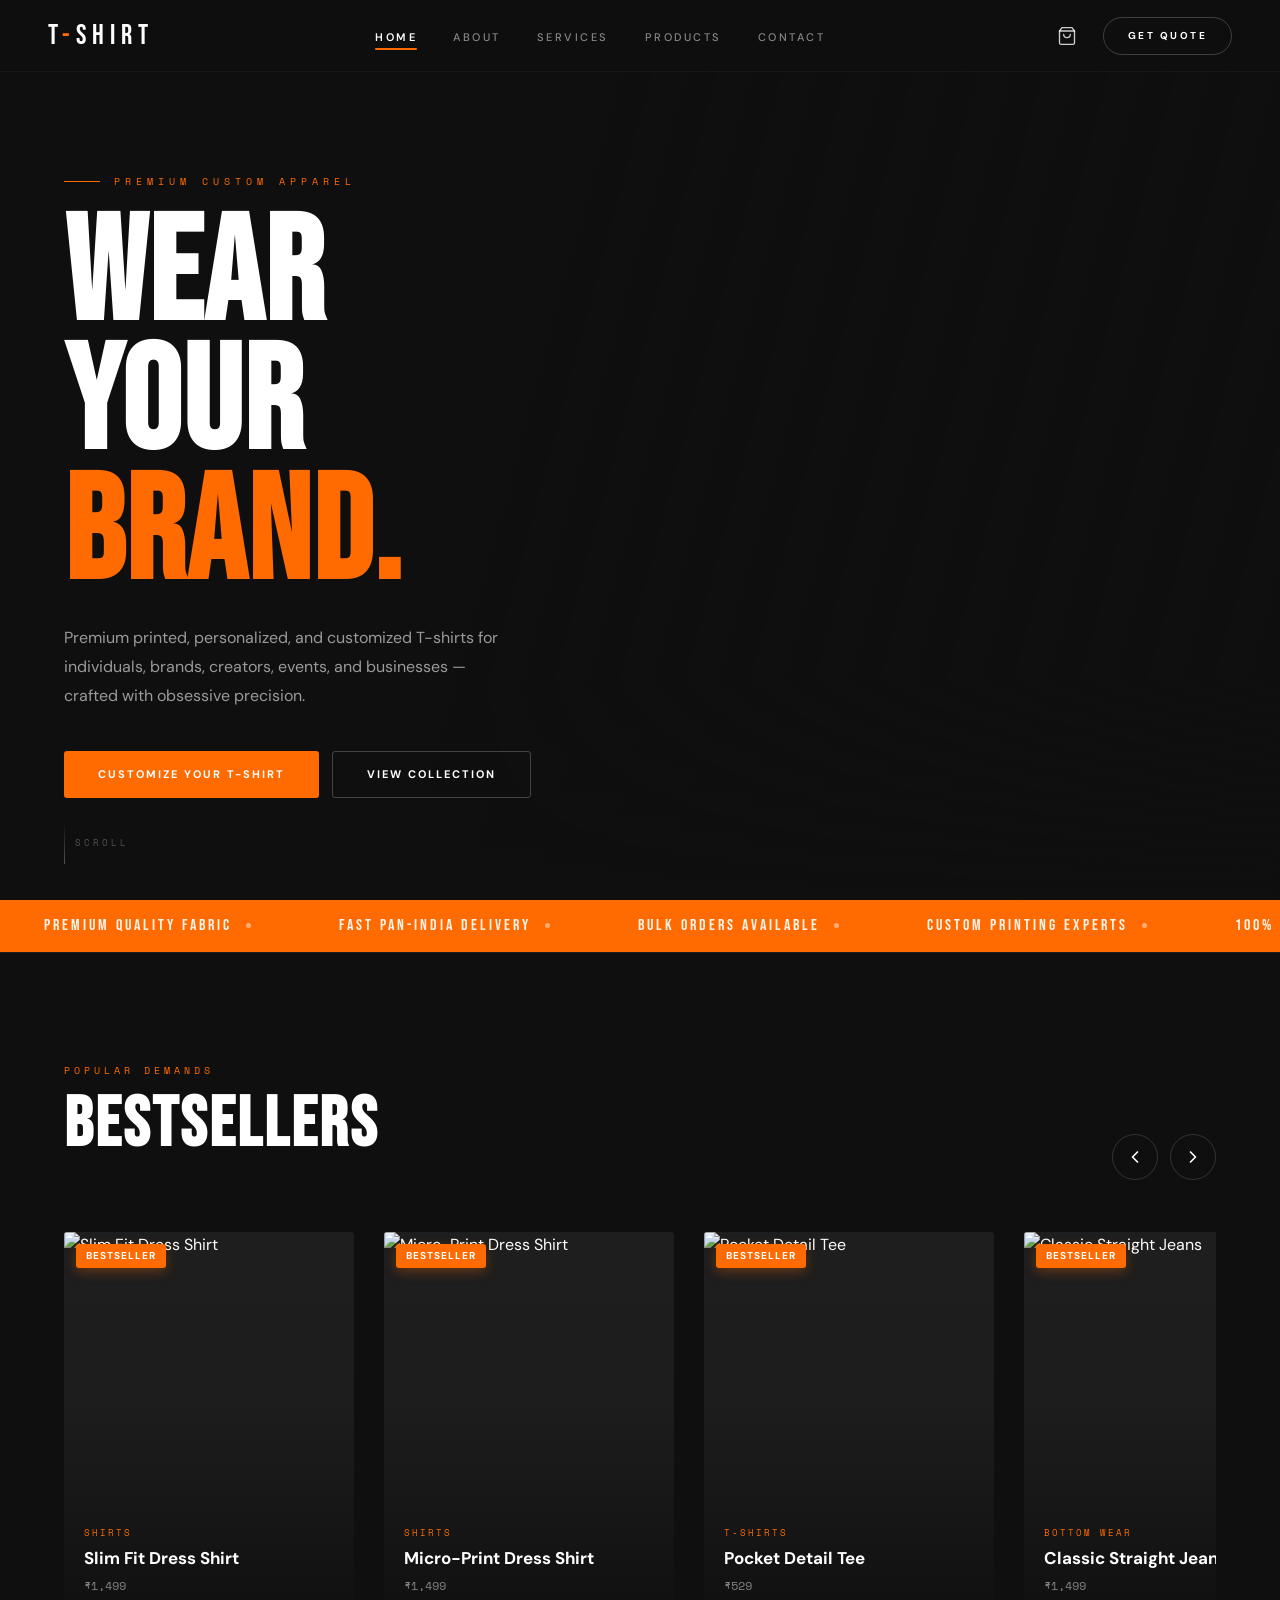
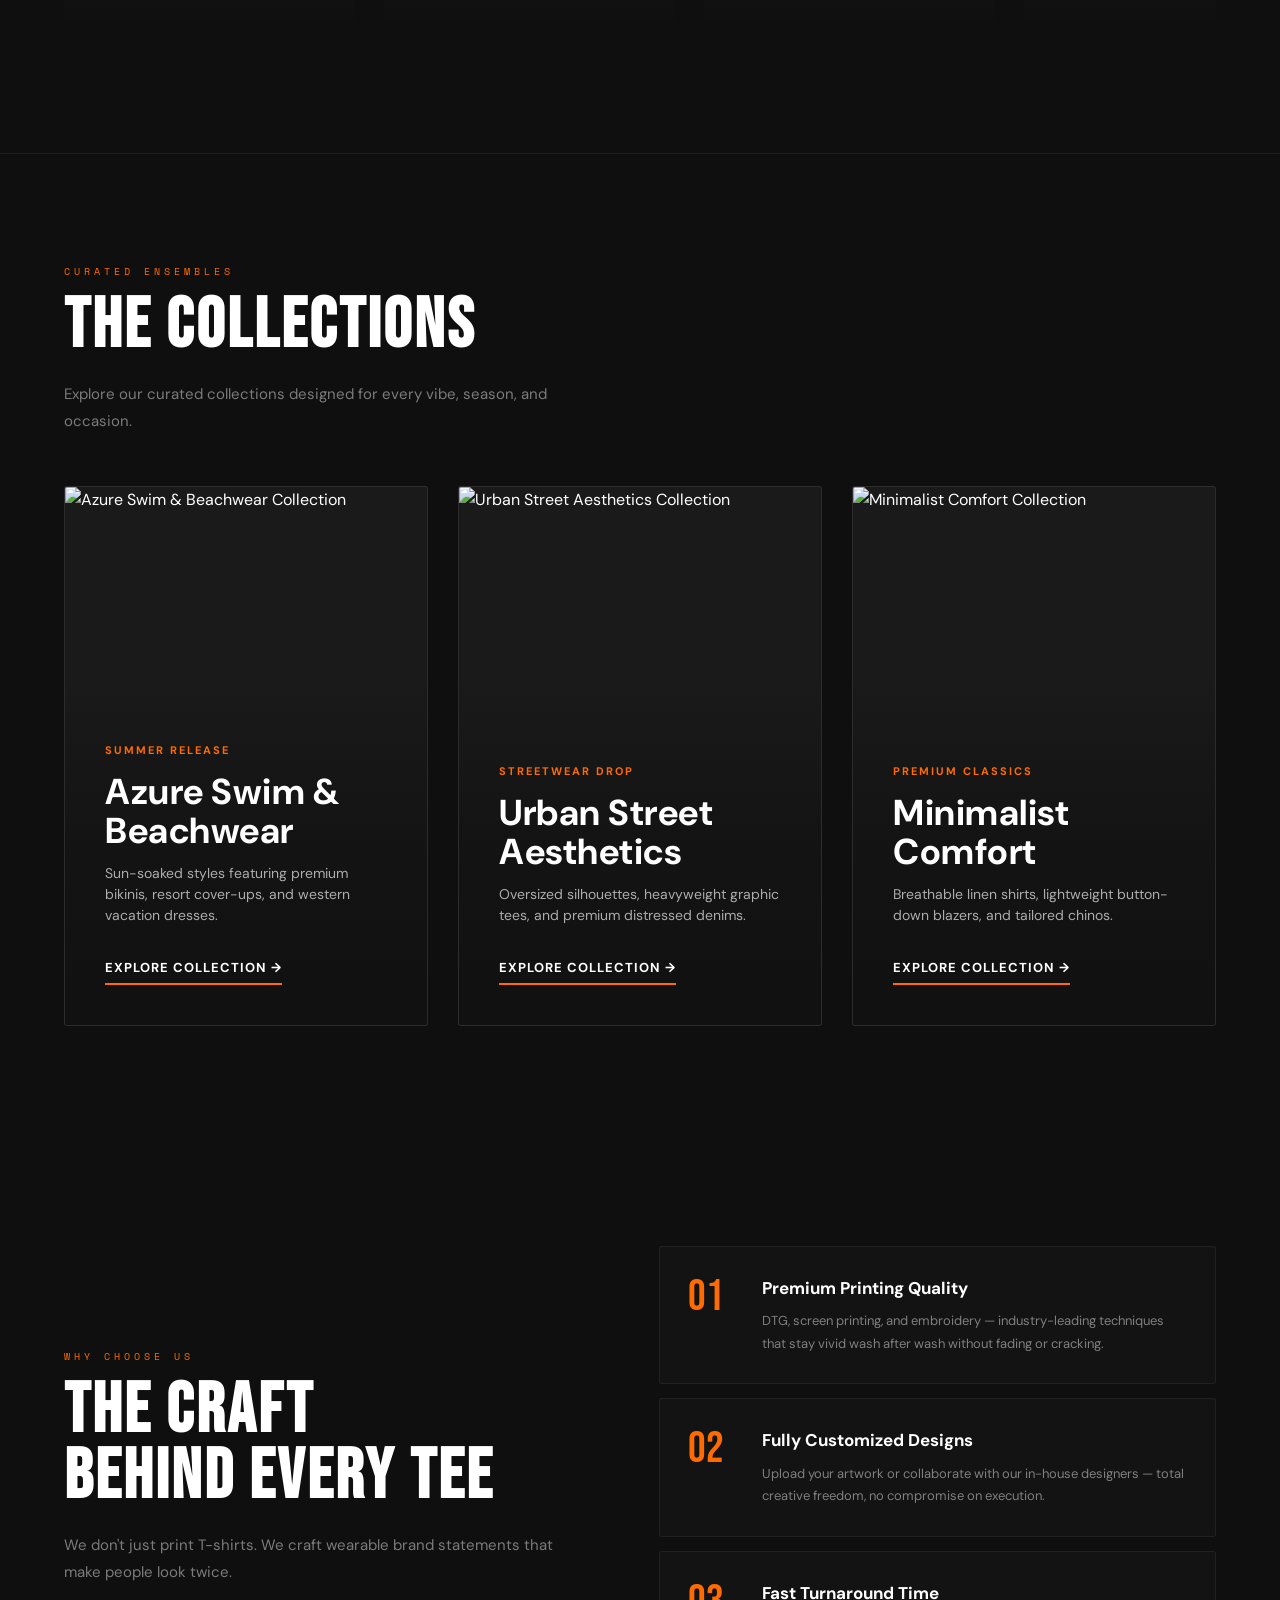
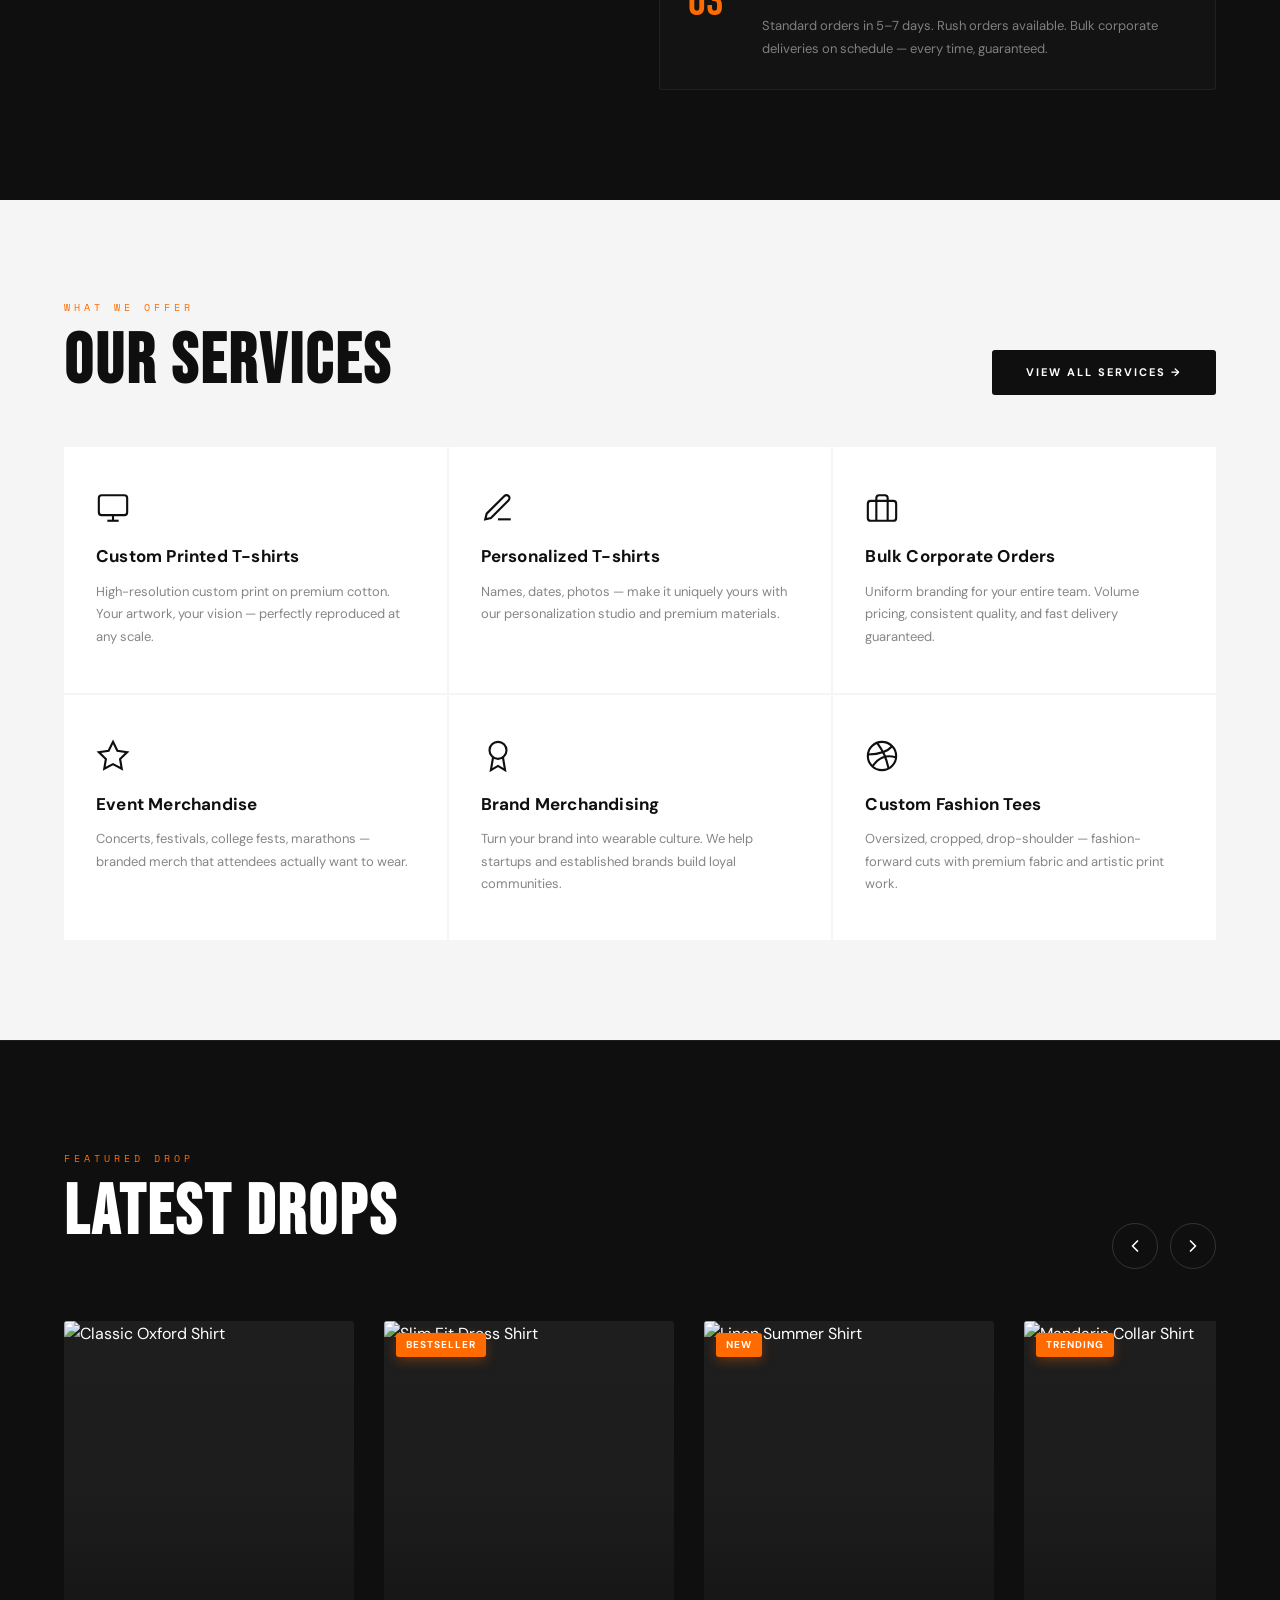
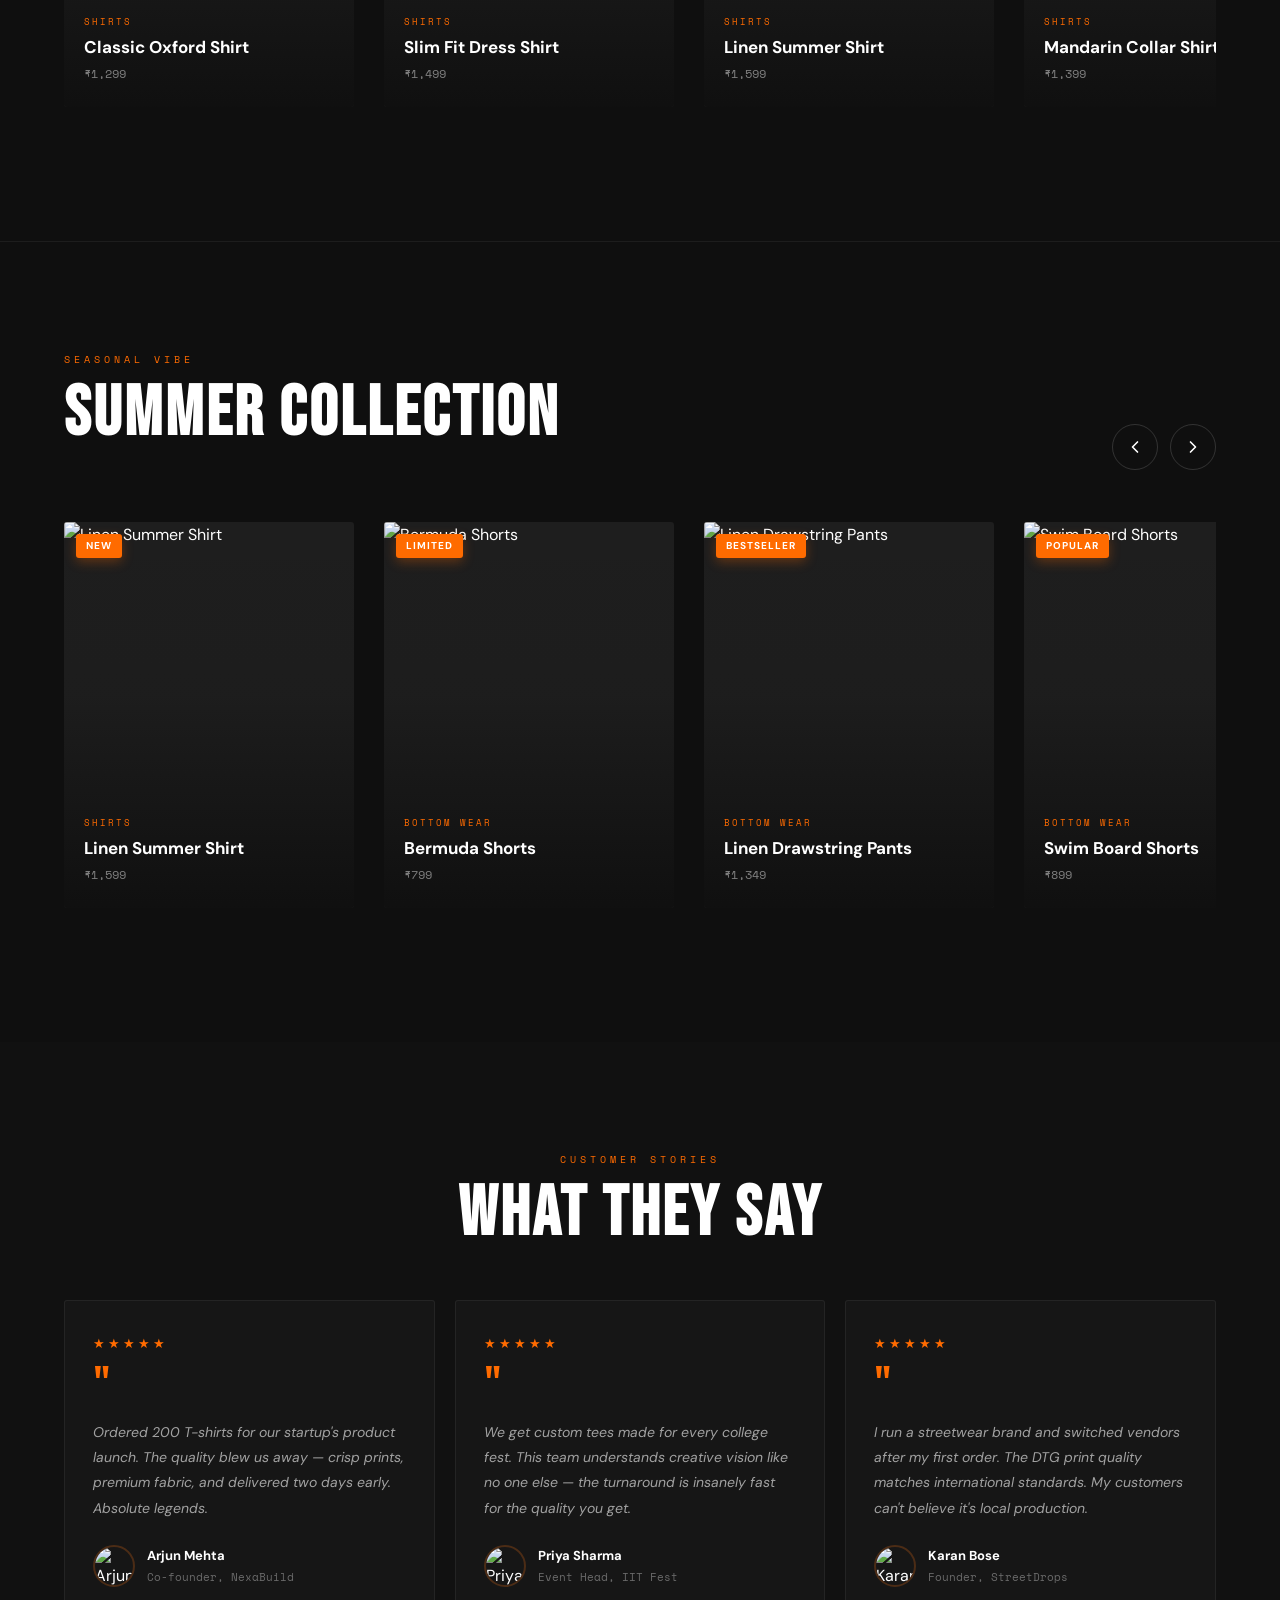
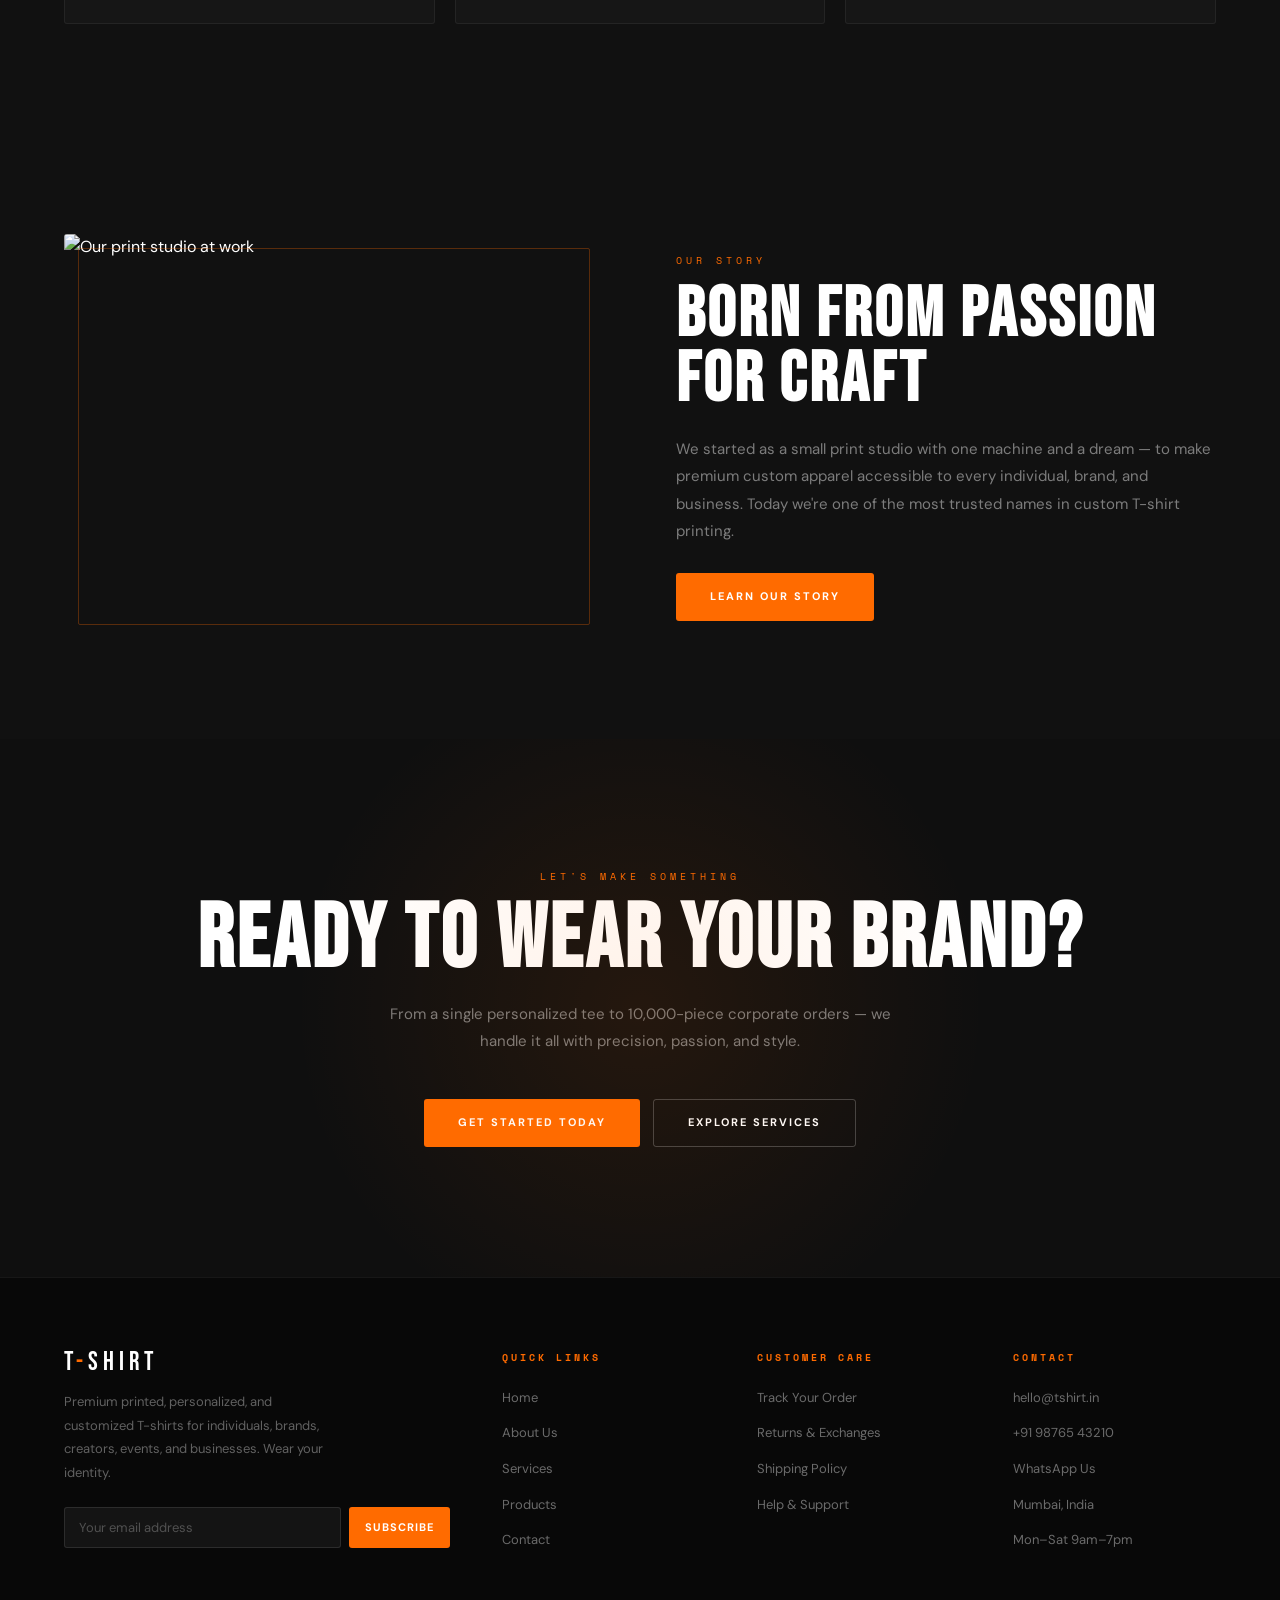
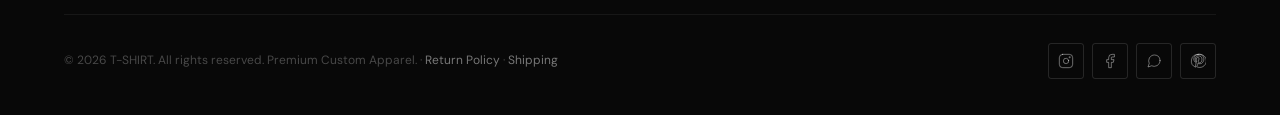
==== commit 25f626e4: "Bestseller Place Change" ====
--- a/index.html
+++ b/index.html
@@ -107,6 +107,37 @@
     </div>
   </div>
 
+  <!-- Bestsellers Section -->
+  <section class="products-section slider-section" id="bestsellersSection">
+    <div class="products-header">
+      <div class="reveal">
+        <span class="section-label">Popular Demands</span>
+        <h2 class="section-title">BESTSELLERS</h2>
+      </div>
+      <div class="slider-controls">
+        <button type="button" class="slider-arrow prev" onclick="scrollSlider('bestsellersSlider', -1)"
+          aria-label="Previous Products">
+          <svg viewBox="0 0 24 24" width="20" height="20">
+            <polyline points="15 18 9 12 15 6" stroke="currentColor" stroke-width="2" fill="none" stroke-linecap="round"
+              stroke-linejoin="round" />
+          </svg>
+        </button>
+        <button type="button" class="slider-arrow next" onclick="scrollSlider('bestsellersSlider', 1)"
+          aria-label="Next Products">
+          <svg viewBox="0 0 24 24" width="20" height="20">
+            <polyline points="9 18 15 12 9 6" stroke="currentColor" stroke-width="2" fill="none" stroke-linecap="round"
+              stroke-linejoin="round" />
+          </svg>
+        </button>
+      </div>
+    </div>
+    <div class="slider-container-wrap">
+      <div class="product-slider" id="bestsellersSlider">
+        <!-- Rendered dynamically -->
+      </div>
+    </div>
+  </section>
+
   <!-- ====== COLLECTIONS SECTION ====== -->
   <section class="collections-section">
     <div class="reveal">
@@ -154,37 +185,6 @@
           <p class="collection-desc">Breathable linen shirts, lightweight button-down blazers, and tailored chinos.</p>
           <a href="products.html?audience=all&category=shirts" class="collection-link">Explore Collection →</a>
         </div>
-      </div>
-    </div>
-  </section>
-
-  <!-- Bestsellers Section -->
-  <section class="products-section slider-section" id="bestsellersSection">
-    <div class="products-header">
-      <div class="reveal">
-        <span class="section-label">Popular Demands</span>
-        <h2 class="section-title">BESTSELLERS</h2>
-      </div>
-      <div class="slider-controls">
-        <button type="button" class="slider-arrow prev" onclick="scrollSlider('bestsellersSlider', -1)"
-          aria-label="Previous Products">
-          <svg viewBox="0 0 24 24" width="20" height="20">
-            <polyline points="15 18 9 12 15 6" stroke="currentColor" stroke-width="2" fill="none" stroke-linecap="round"
-              stroke-linejoin="round" />
-          </svg>
-        </button>
-        <button type="button" class="slider-arrow next" onclick="scrollSlider('bestsellersSlider', 1)"
-          aria-label="Next Products">
-          <svg viewBox="0 0 24 24" width="20" height="20">
-            <polyline points="9 18 15 12 9 6" stroke="currentColor" stroke-width="2" fill="none" stroke-linecap="round"
-              stroke-linejoin="round" />
-          </svg>
-        </button>
-      </div>
-    </div>
-    <div class="slider-container-wrap">
-      <div class="product-slider" id="bestsellersSlider">
-        <!-- Rendered dynamically -->
       </div>
     </div>
   </section>
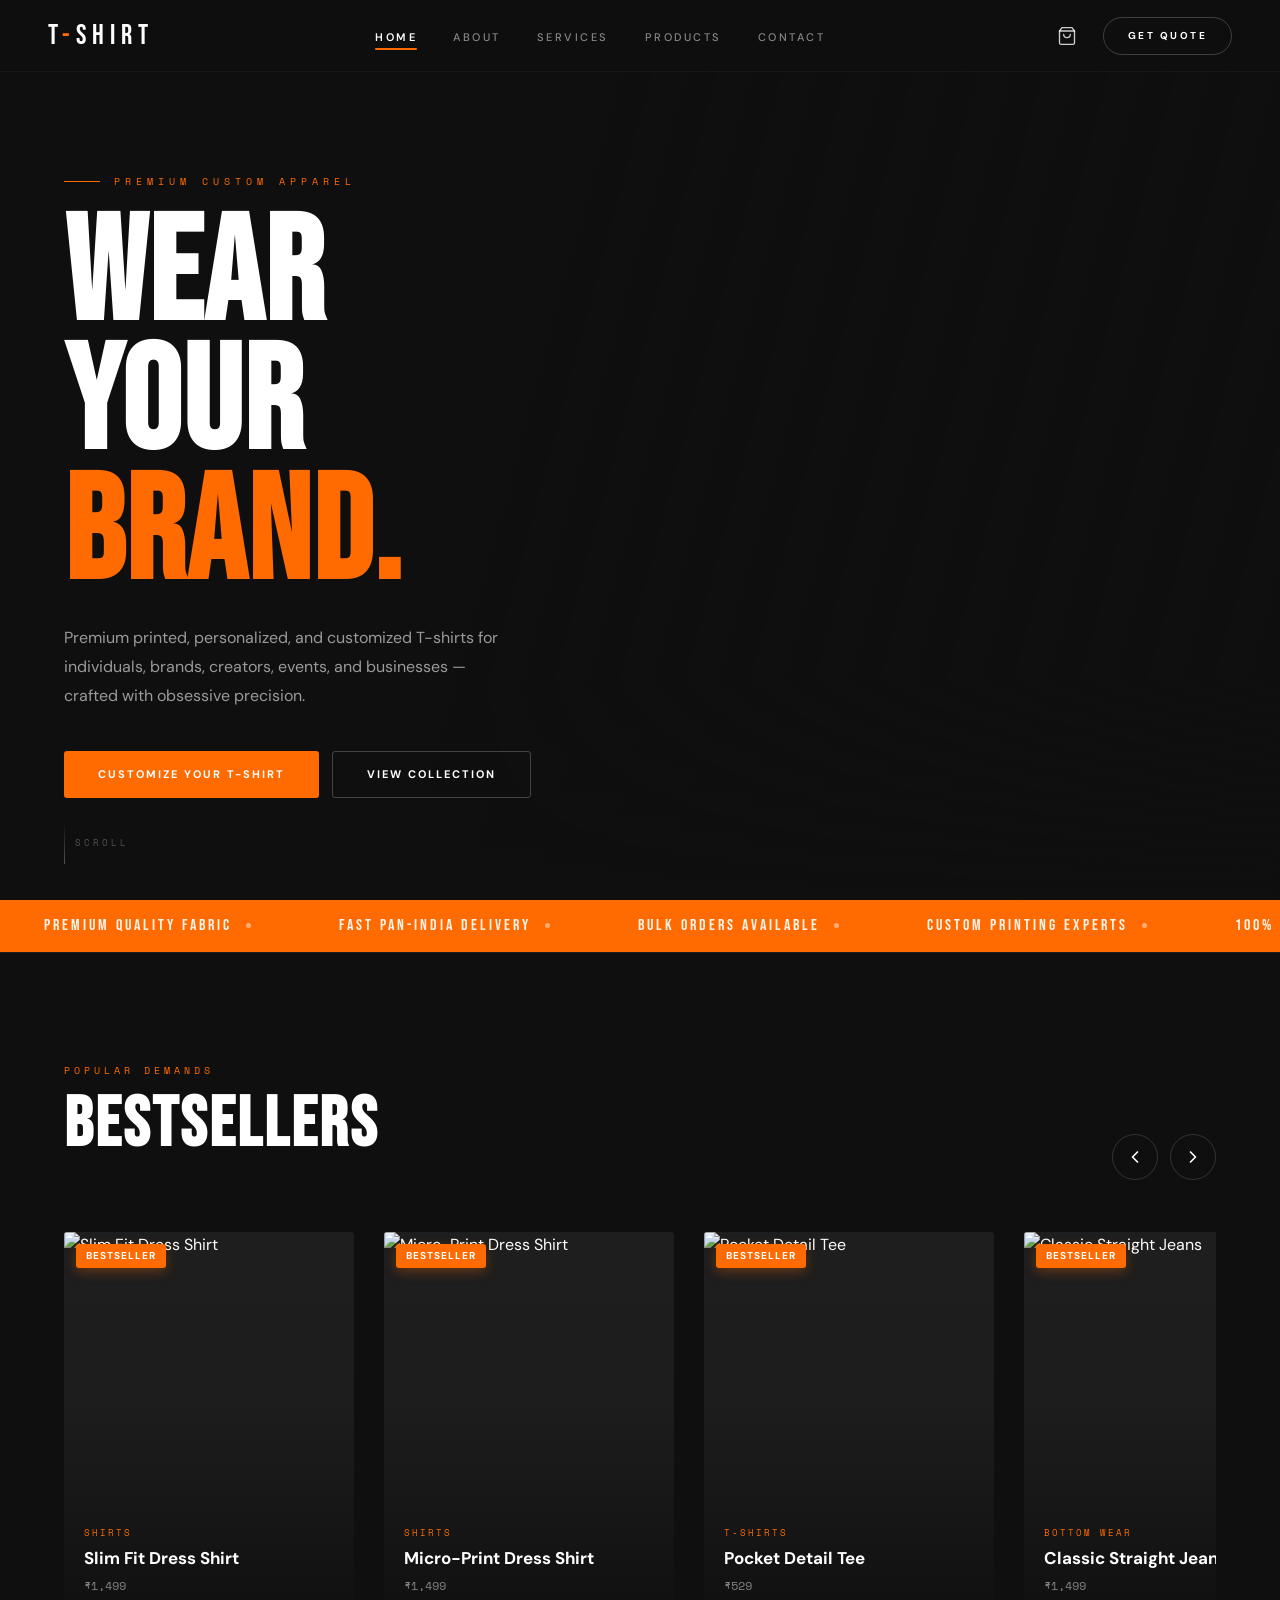
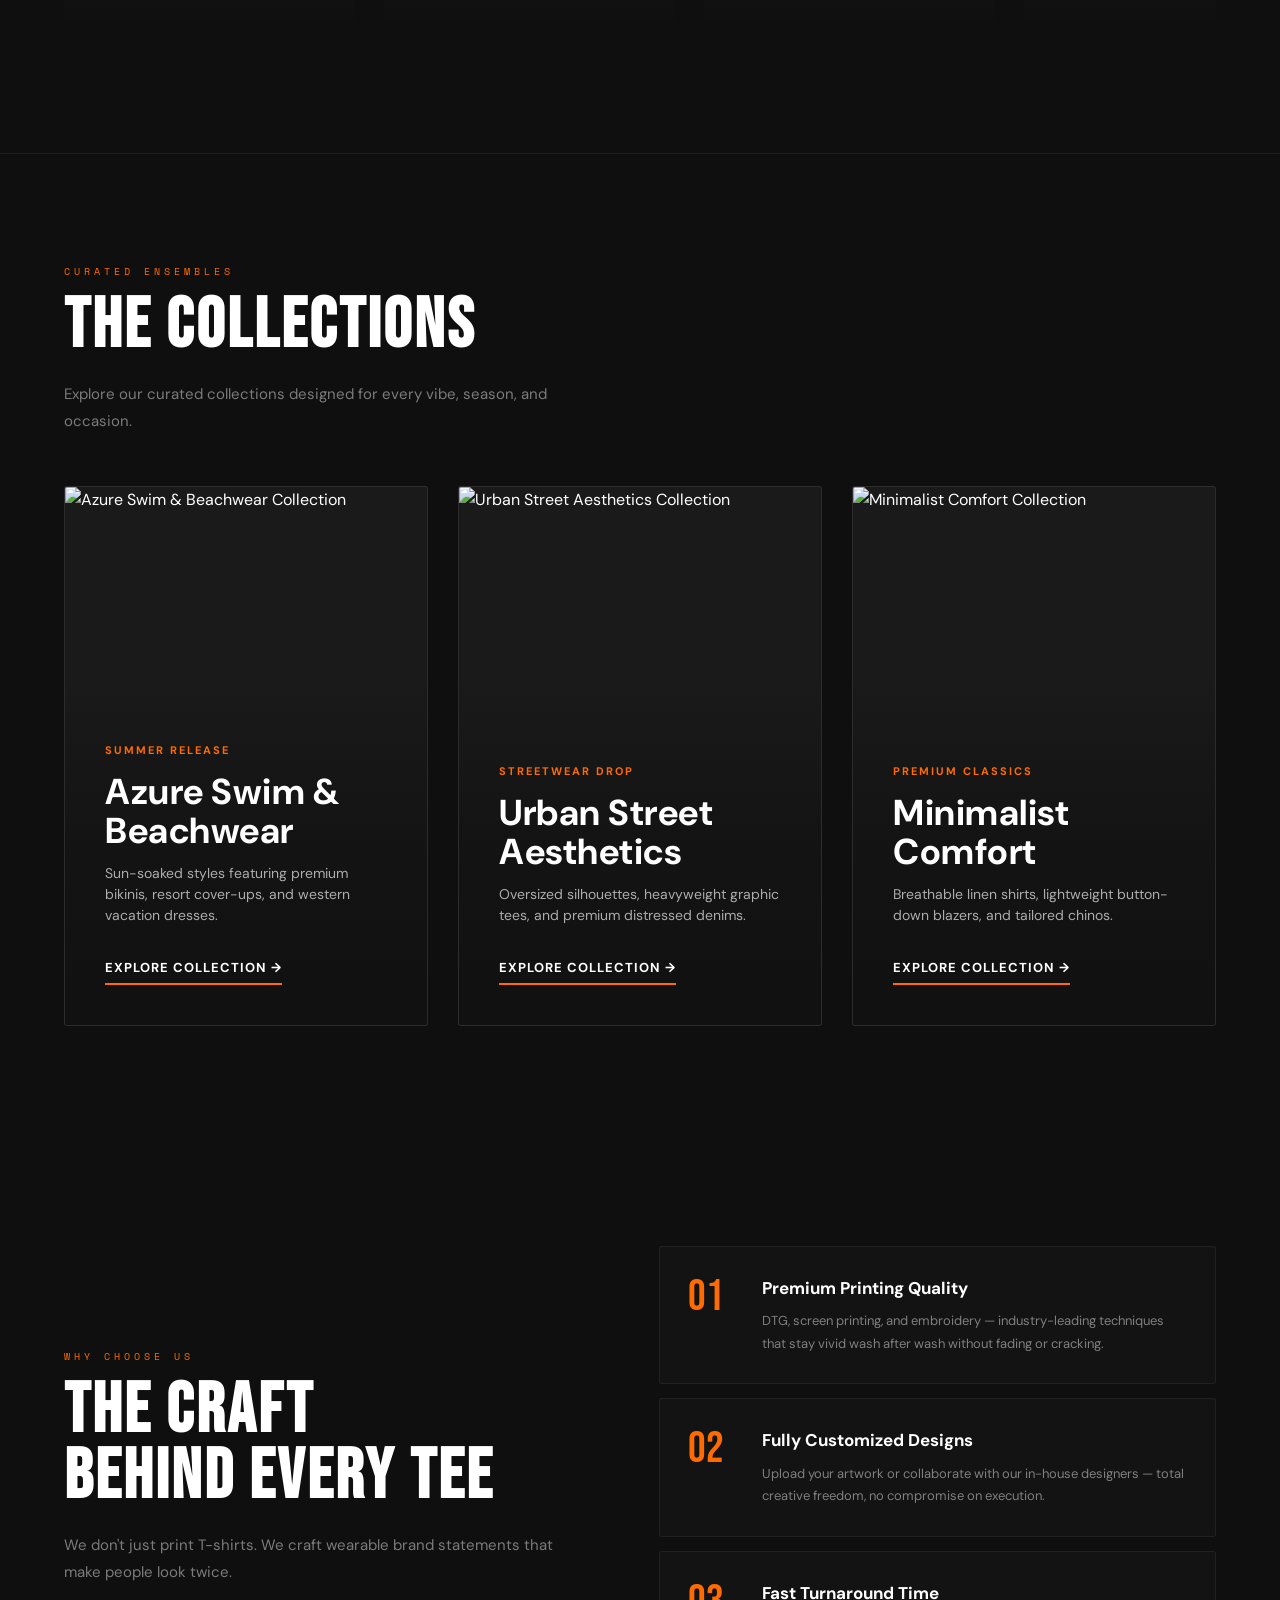
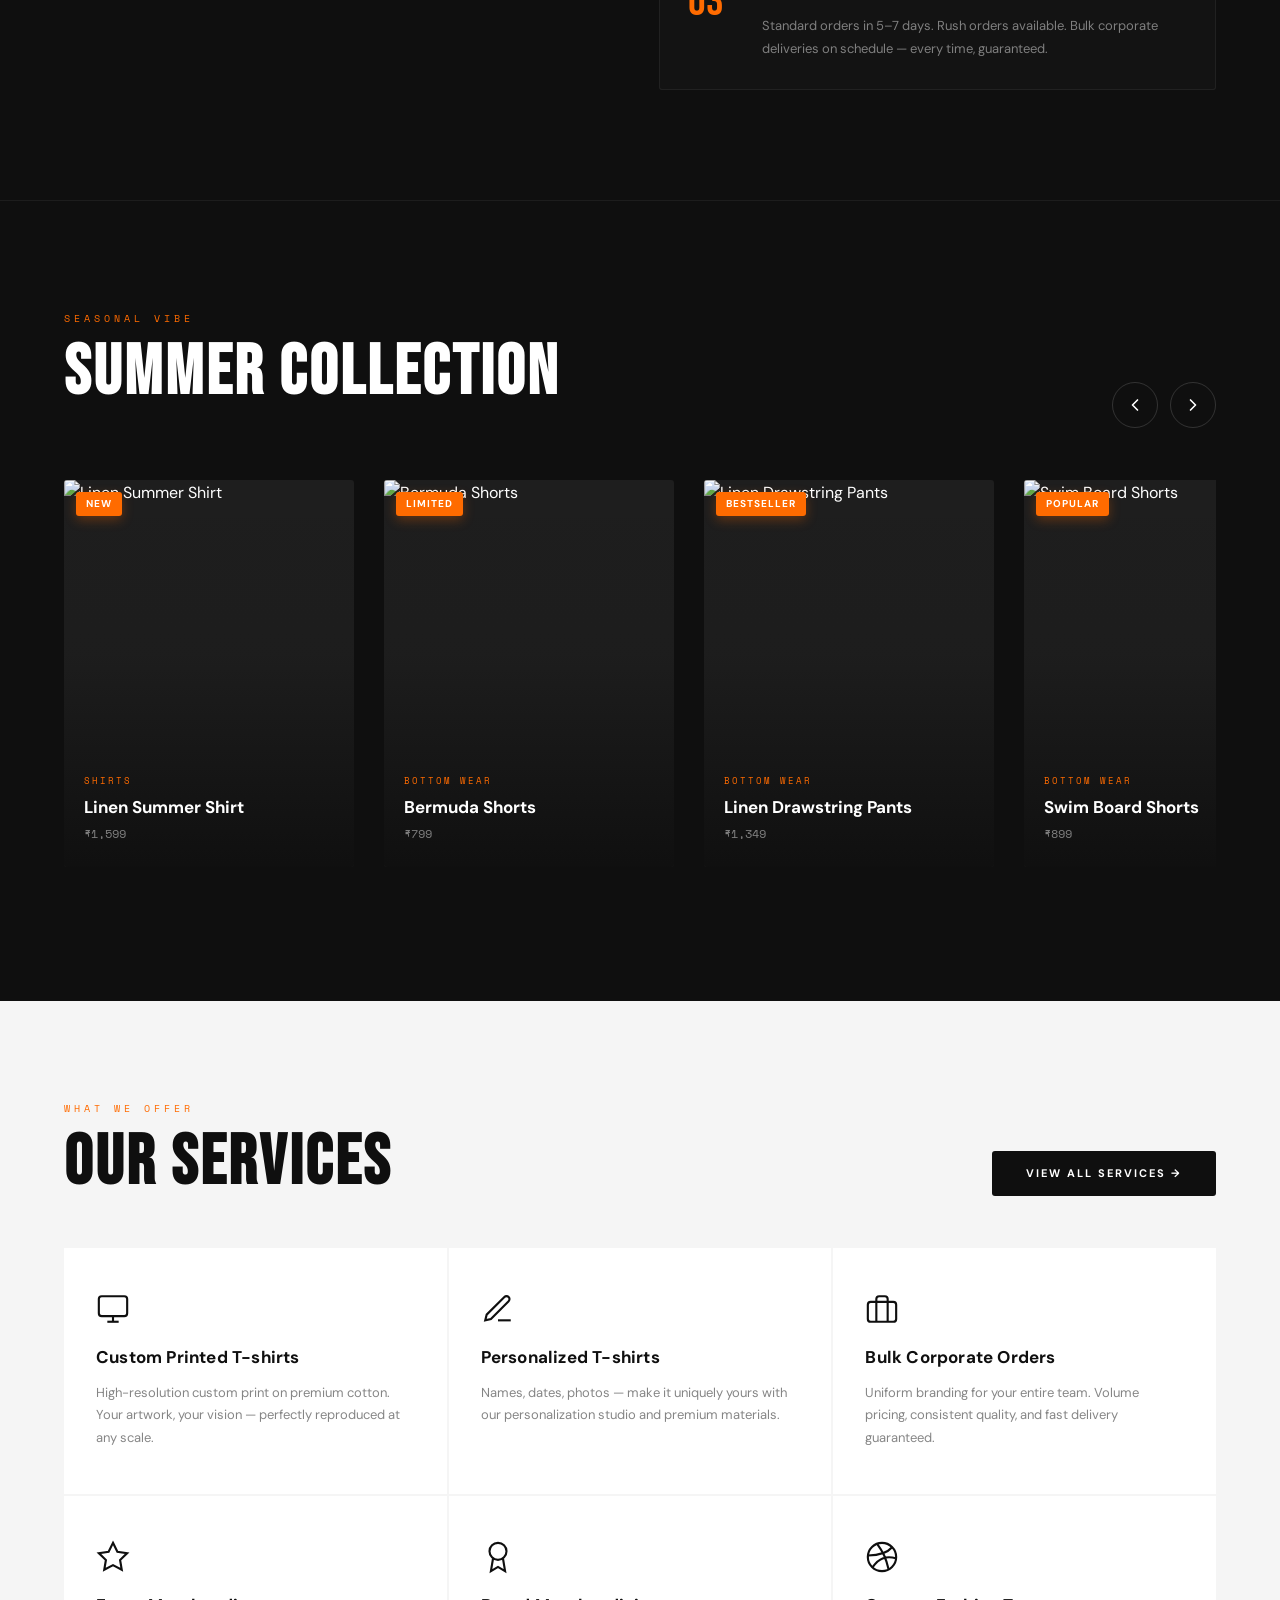
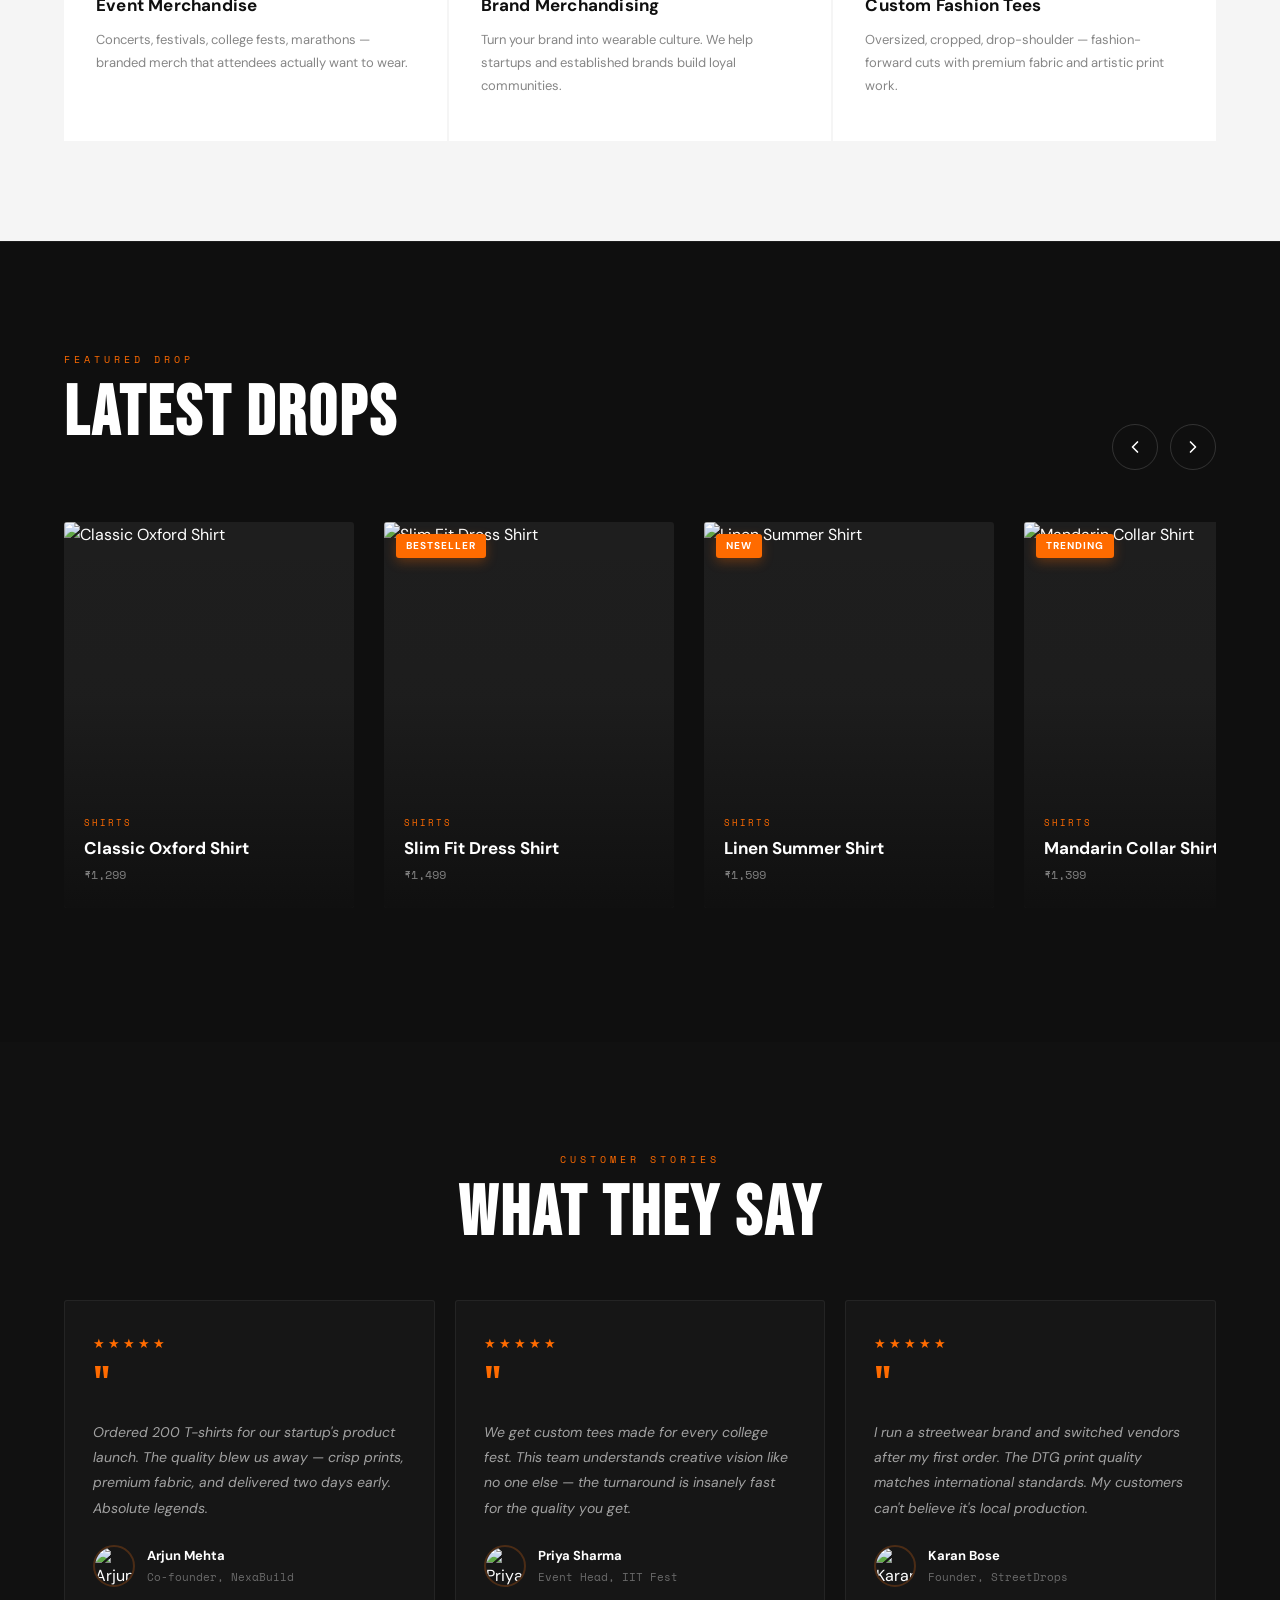
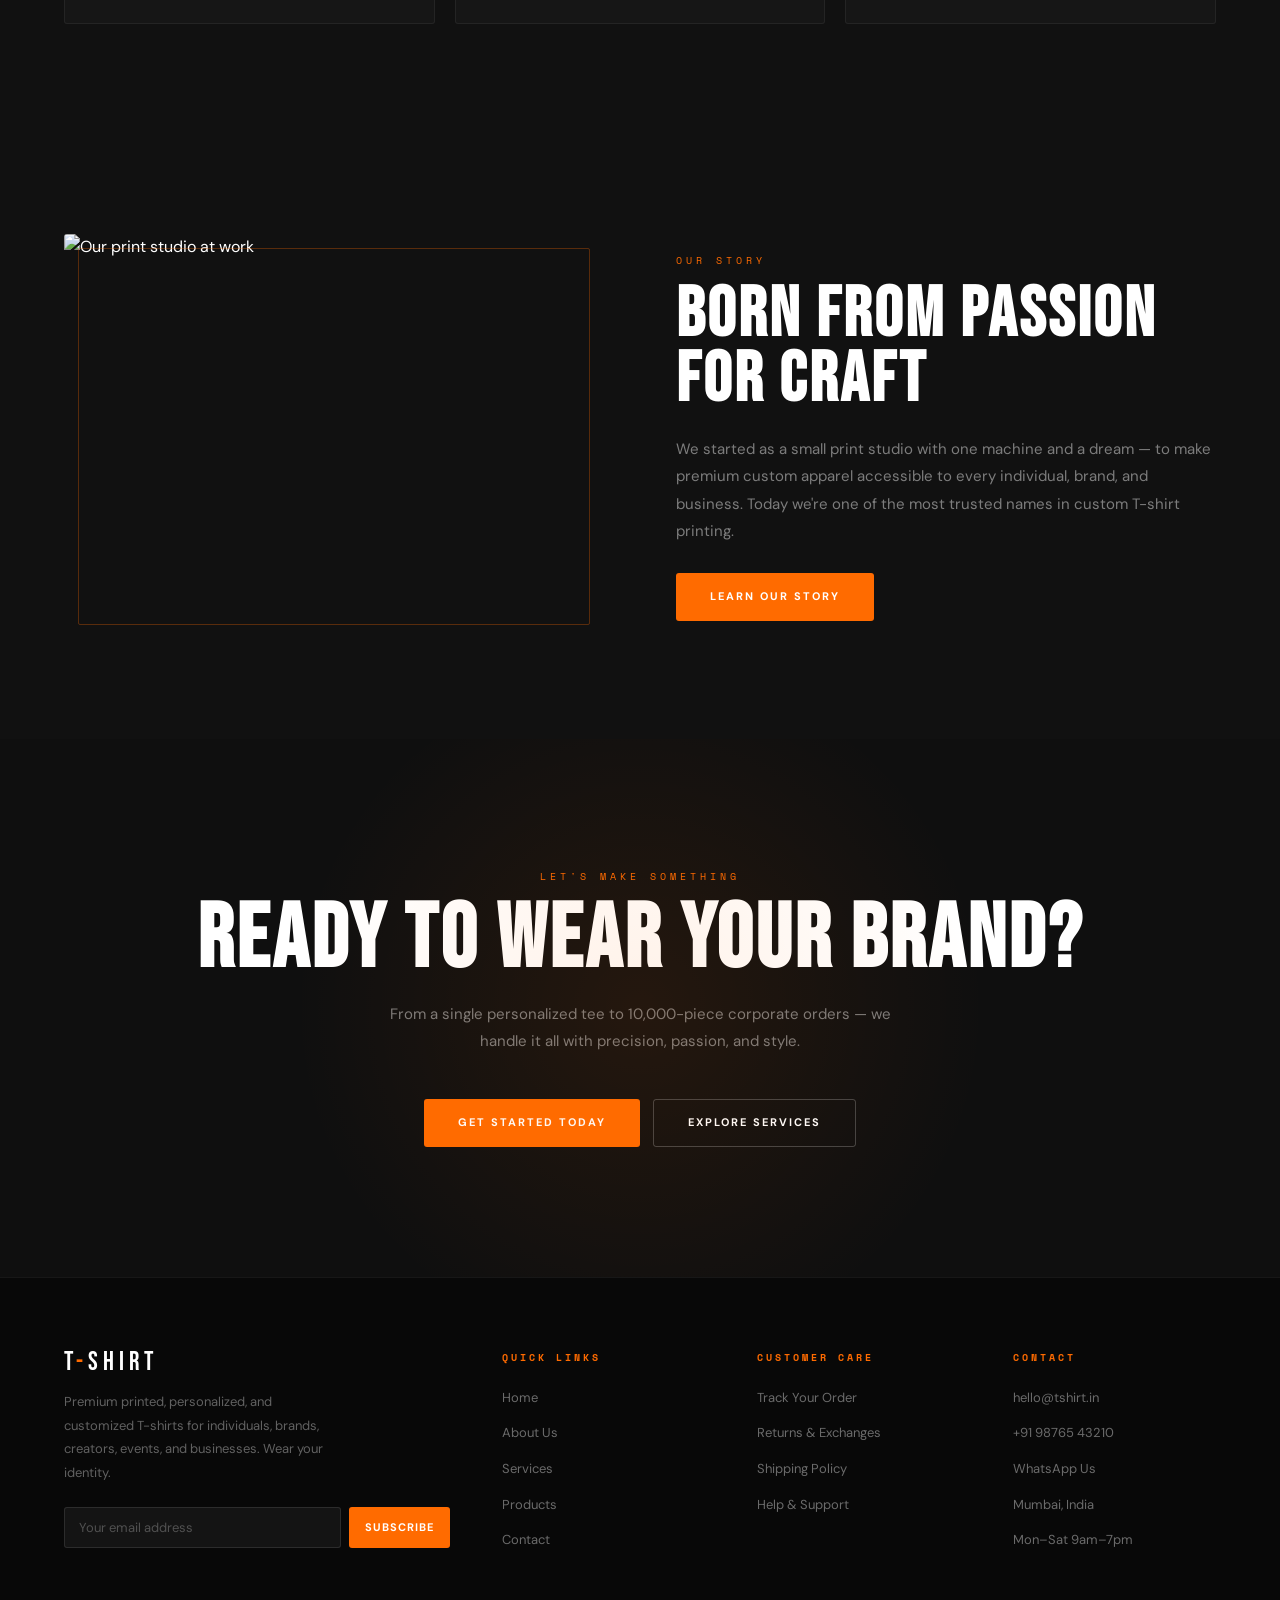
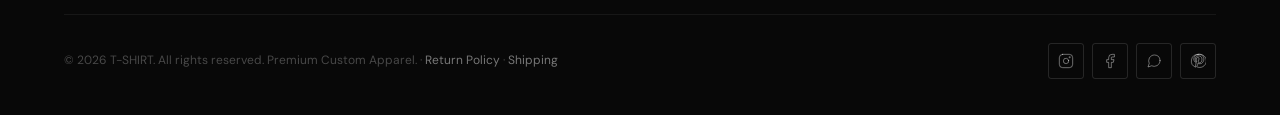
==== commit 029245f5: "Slider  Place  Change" ====
--- a/index.html
+++ b/index.html
@@ -225,6 +225,37 @@
     </div>
   </section>
 
+  <!-- Summer Collection Section -->
+  <section class="products-section slider-section" id="summerSection">
+    <div class="products-header">
+      <div class="reveal">
+        <span class="section-label">Seasonal Vibe</span>
+        <h2 class="section-title">SUMMER COLLECTION</h2>
+      </div>
+      <div class="slider-controls">
+        <button type="button" class="slider-arrow prev" onclick="scrollSlider('summerSlider', -1)"
+          aria-label="Previous Products">
+          <svg viewBox="0 0 24 24" width="20" height="20">
+            <polyline points="15 18 9 12 15 6" stroke="currentColor" stroke-width="2" fill="none" stroke-linecap="round"
+              stroke-linejoin="round" />
+          </svg>
+        </button>
+        <button type="button" class="slider-arrow next" onclick="scrollSlider('summerSlider', 1)"
+          aria-label="Next Products">
+          <svg viewBox="0 0 24 24" width="20" height="20">
+            <polyline points="9 18 15 12 9 6" stroke="currentColor" stroke-width="2" fill="none" stroke-linecap="round"
+              stroke-linejoin="round" />
+          </svg>
+        </button>
+      </div>
+    </div>
+    <div class="slider-container-wrap">
+      <div class="product-slider" id="summerSlider">
+        <!-- Rendered dynamically -->
+      </div>
+    </div>
+  </section>
+
   <!-- Services preview -->
   <section class="svcs-preview">
     <div class="svcs-header">
@@ -320,37 +351,6 @@
     </div>
     <div class="slider-container-wrap">
       <div class="product-slider" id="latestDropsSlider">
-        <!-- Rendered dynamically -->
-      </div>
-    </div>
-  </section>
-
-  <!-- Summer Collection Section -->
-  <section class="products-section slider-section" id="summerSection">
-    <div class="products-header">
-      <div class="reveal">
-        <span class="section-label">Seasonal Vibe</span>
-        <h2 class="section-title">SUMMER COLLECTION</h2>
-      </div>
-      <div class="slider-controls">
-        <button type="button" class="slider-arrow prev" onclick="scrollSlider('summerSlider', -1)"
-          aria-label="Previous Products">
-          <svg viewBox="0 0 24 24" width="20" height="20">
-            <polyline points="15 18 9 12 15 6" stroke="currentColor" stroke-width="2" fill="none" stroke-linecap="round"
-              stroke-linejoin="round" />
-          </svg>
-        </button>
-        <button type="button" class="slider-arrow next" onclick="scrollSlider('summerSlider', 1)"
-          aria-label="Next Products">
-          <svg viewBox="0 0 24 24" width="20" height="20">
-            <polyline points="9 18 15 12 9 6" stroke="currentColor" stroke-width="2" fill="none" stroke-linecap="round"
-              stroke-linejoin="round" />
-          </svg>
-        </button>
-      </div>
-    </div>
-    <div class="slider-container-wrap">
-      <div class="product-slider" id="summerSlider">
         <!-- Rendered dynamically -->
       </div>
     </div>
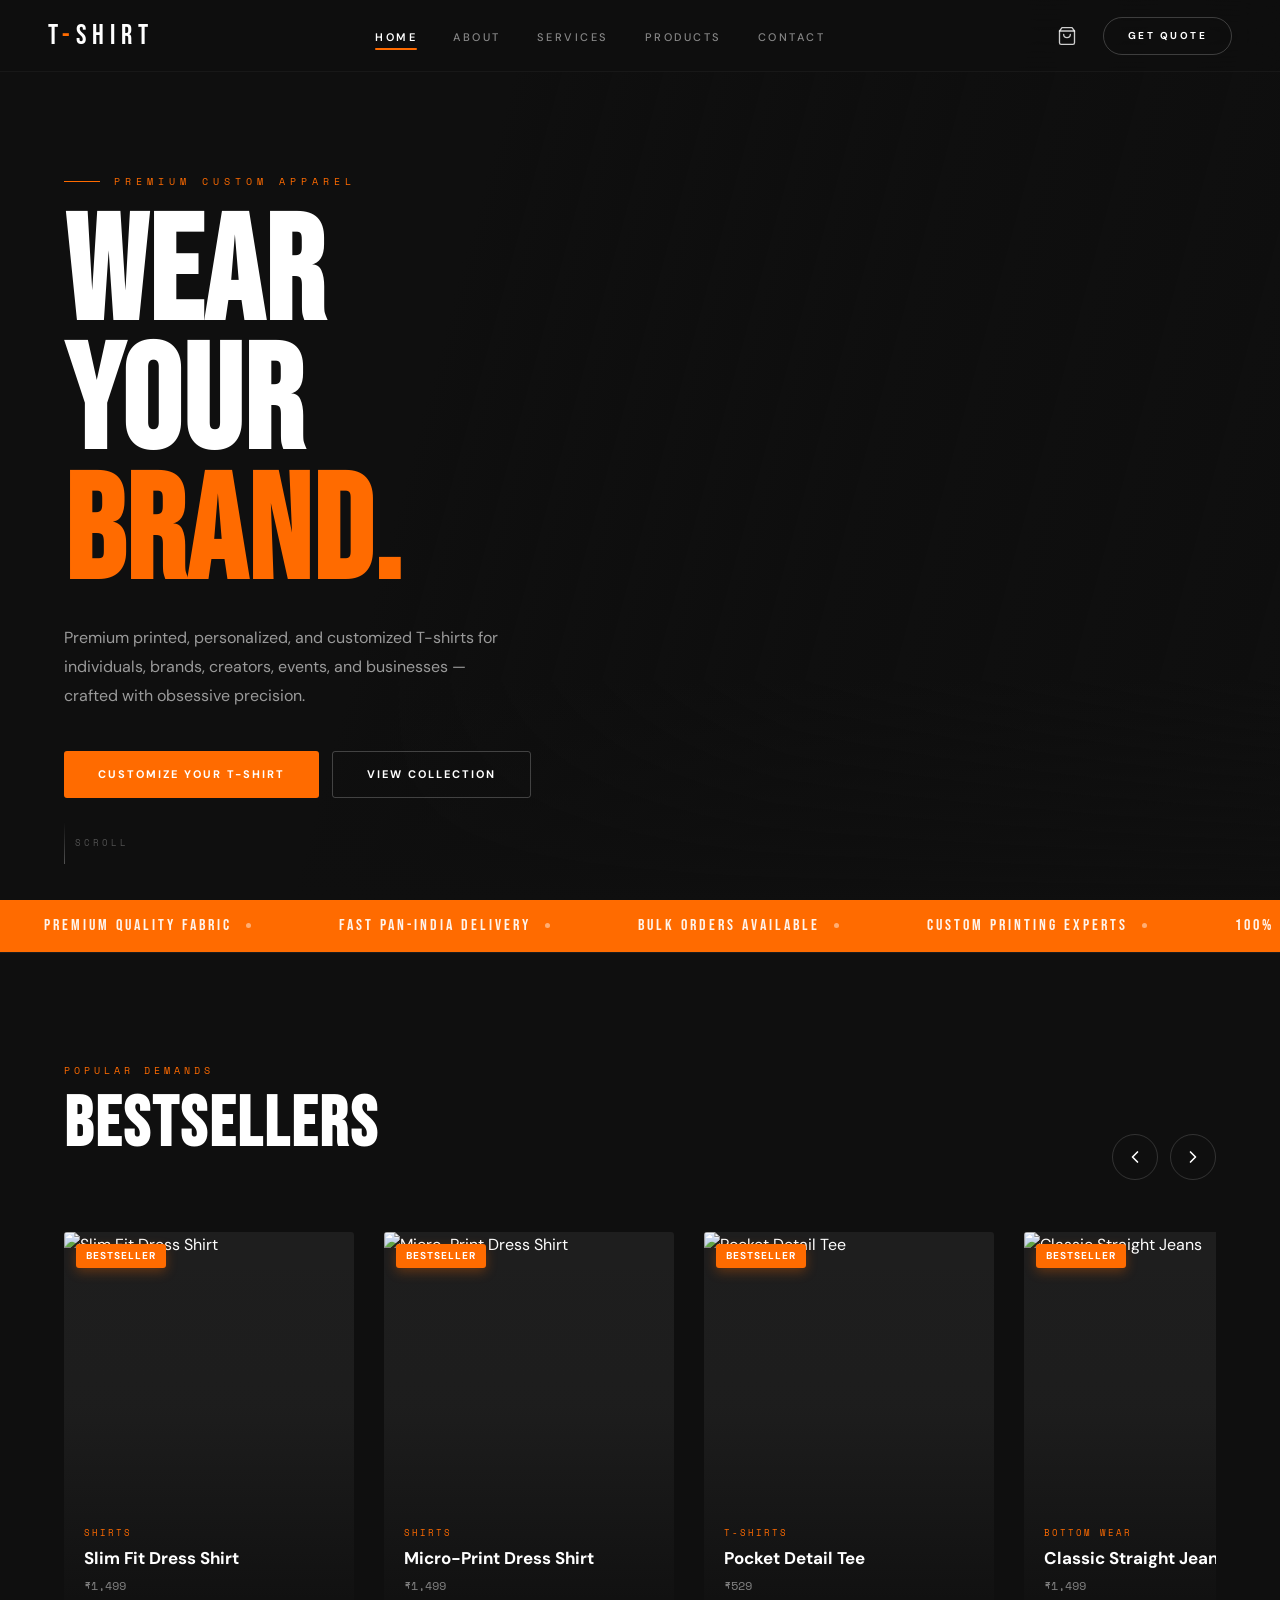
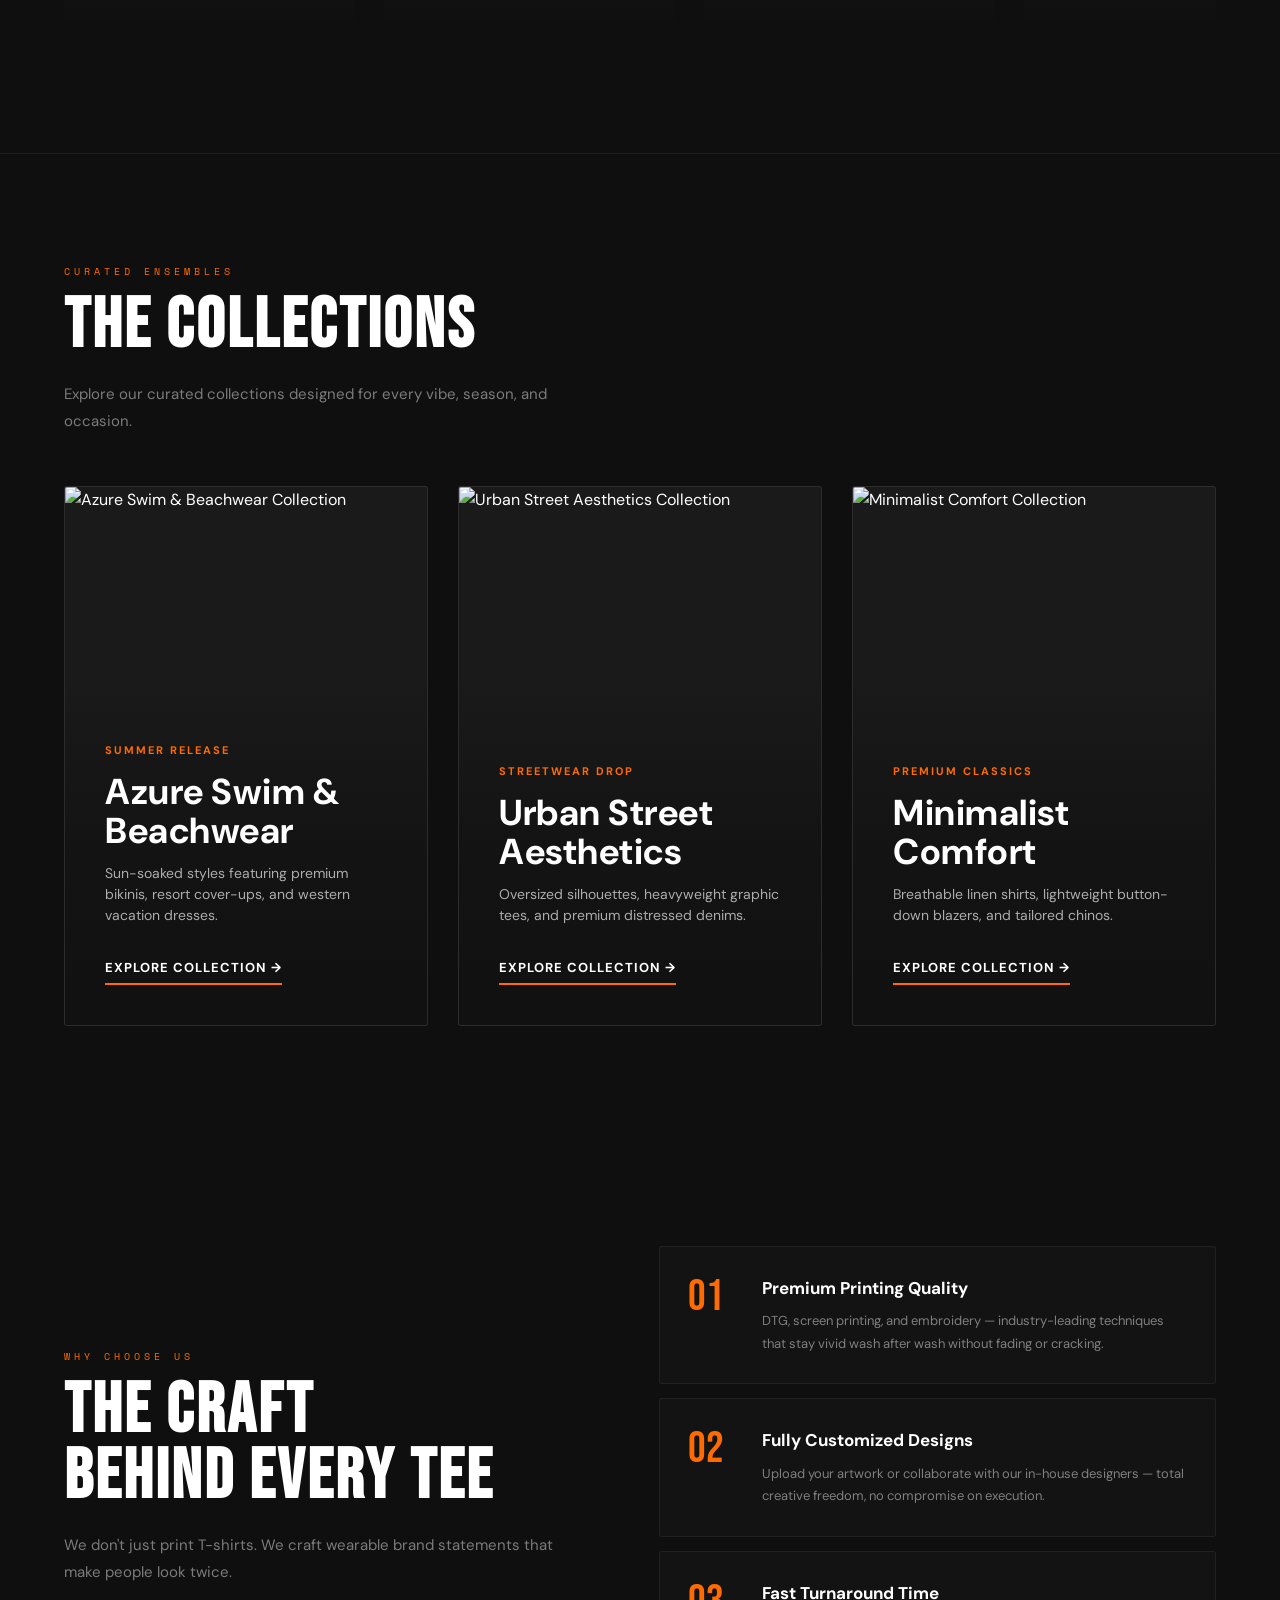
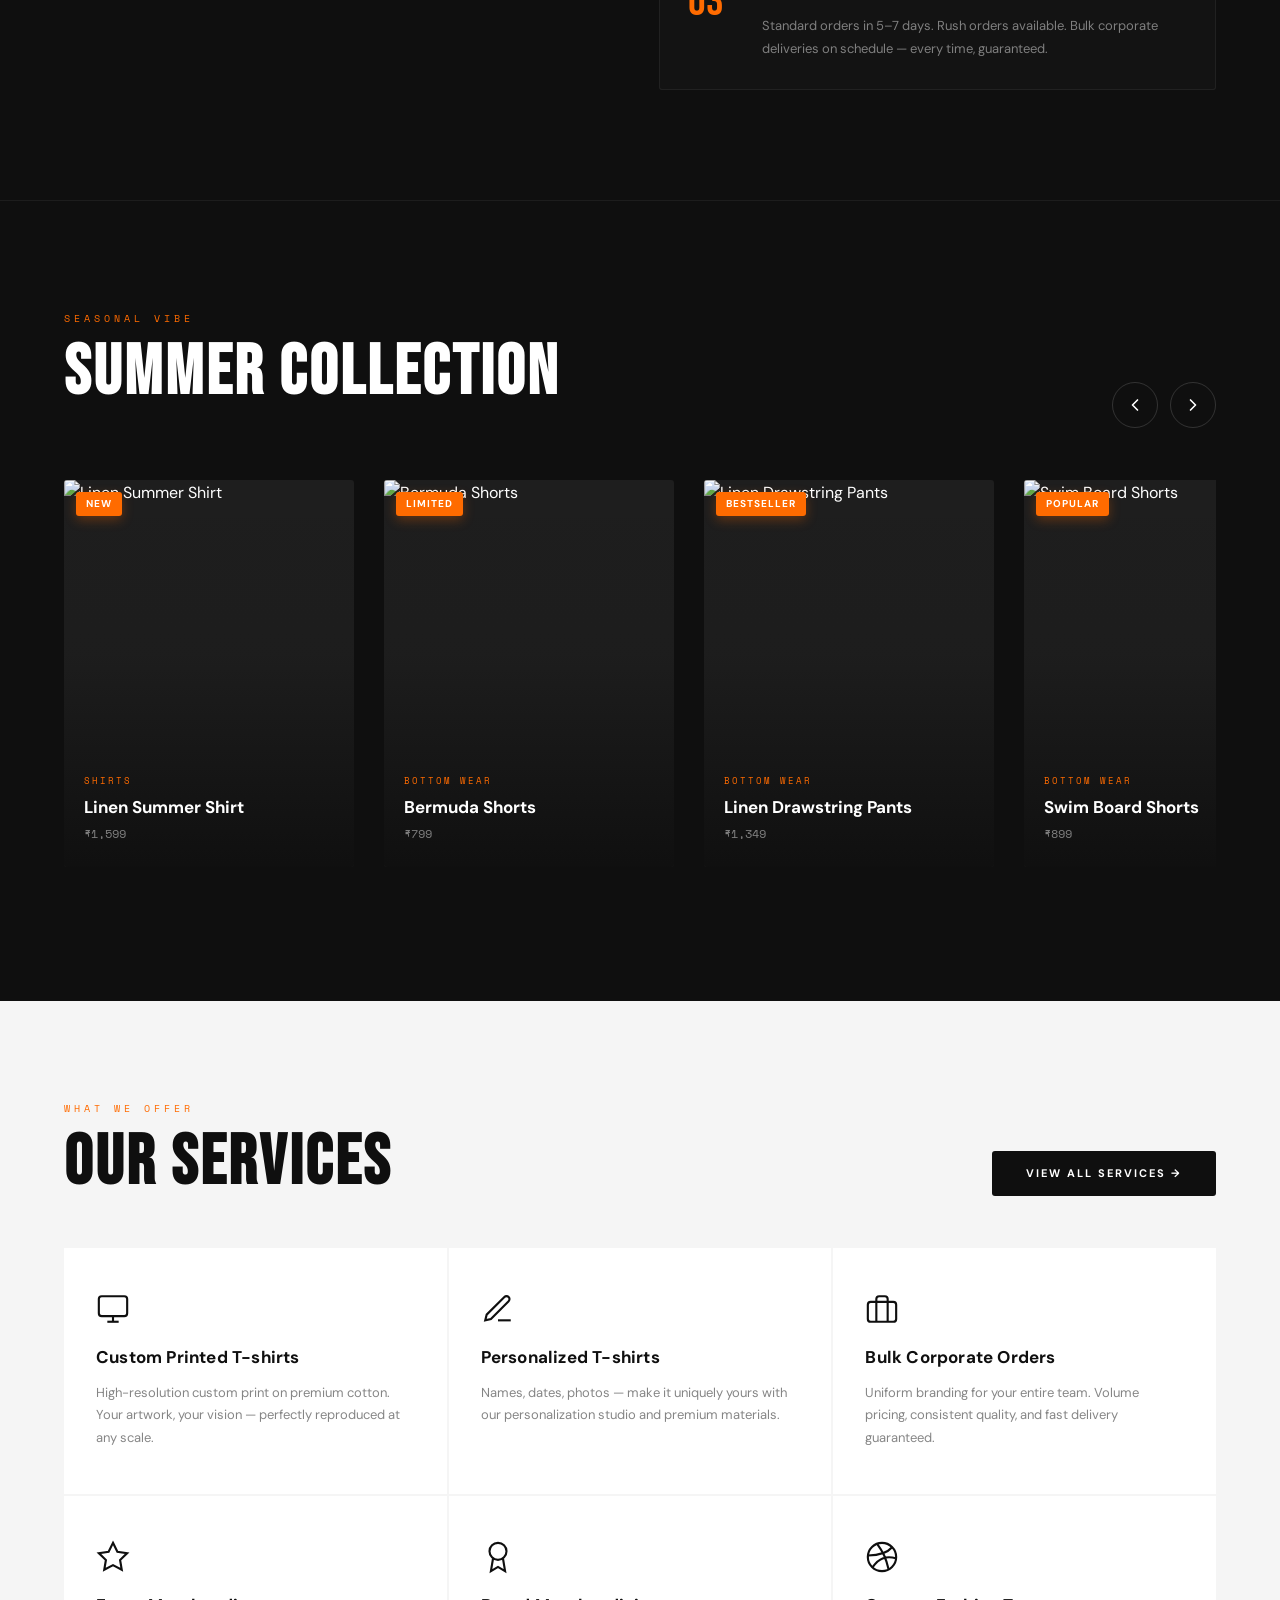
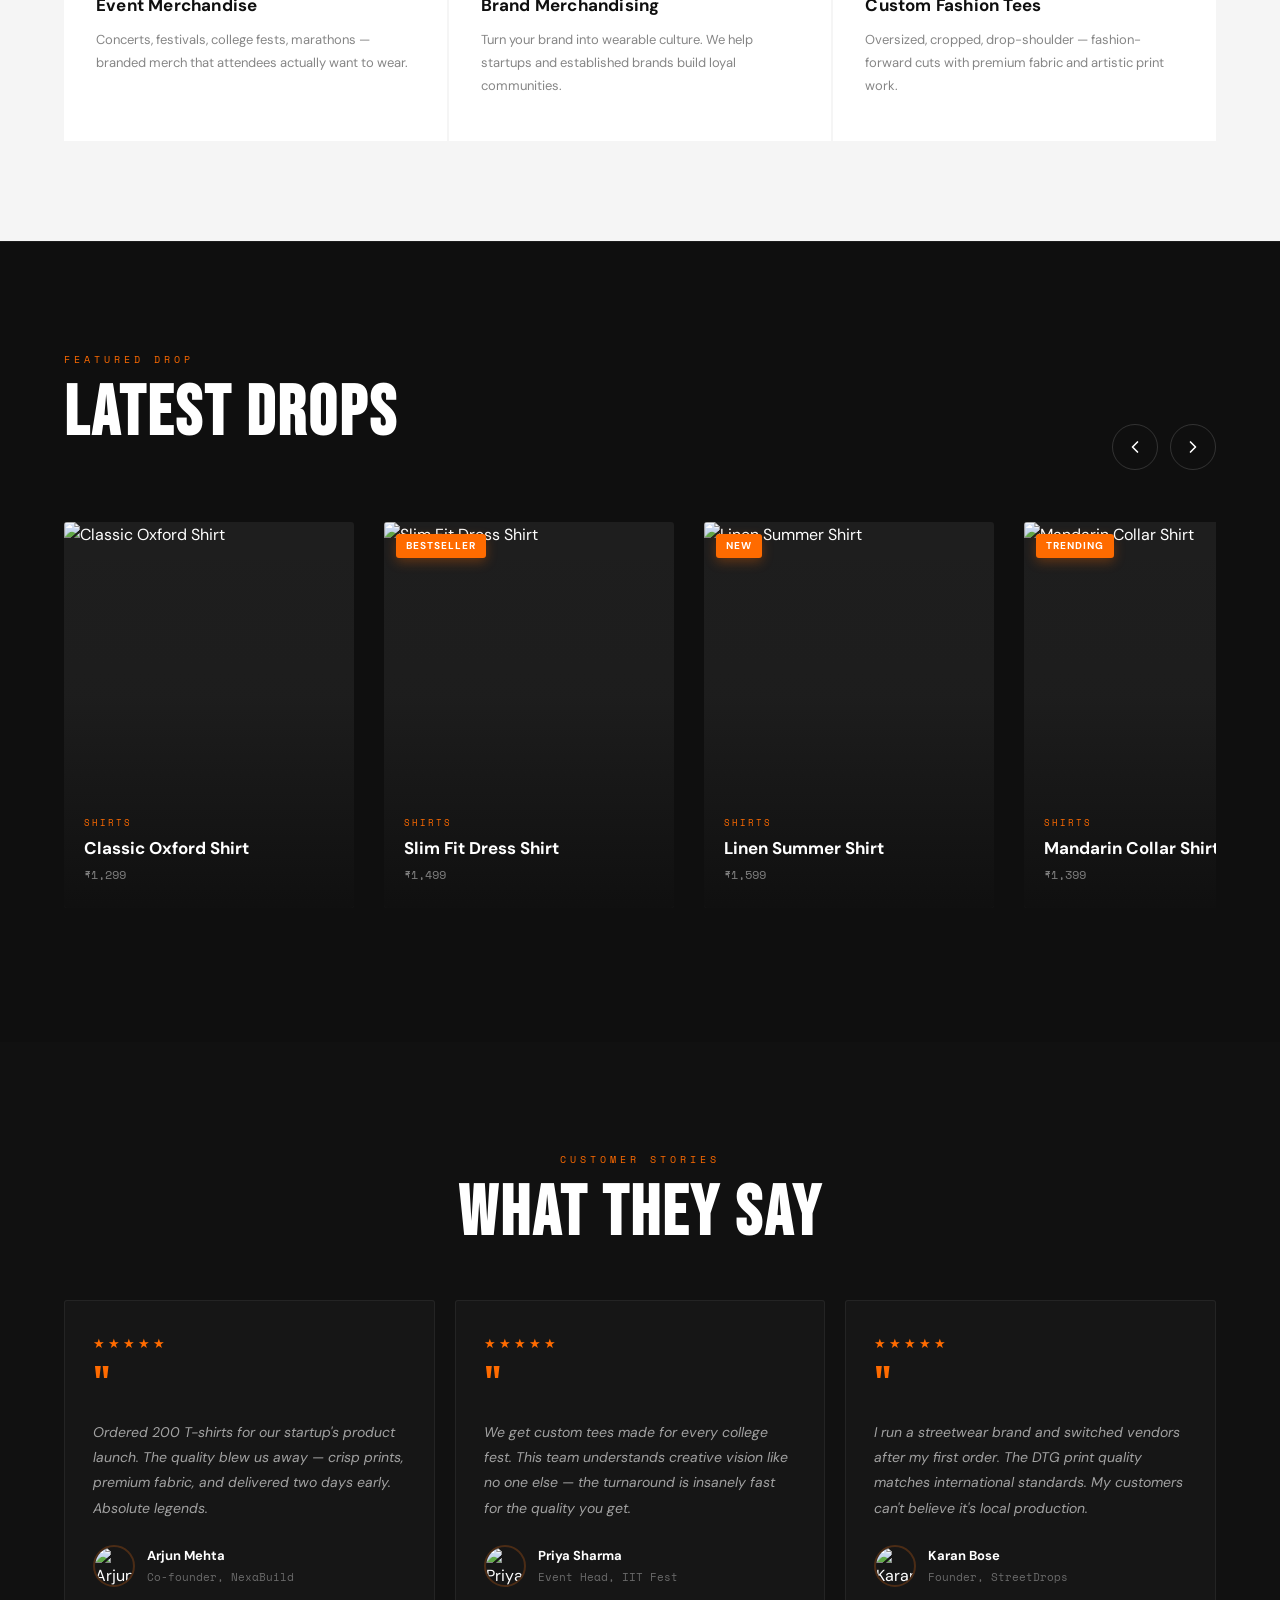
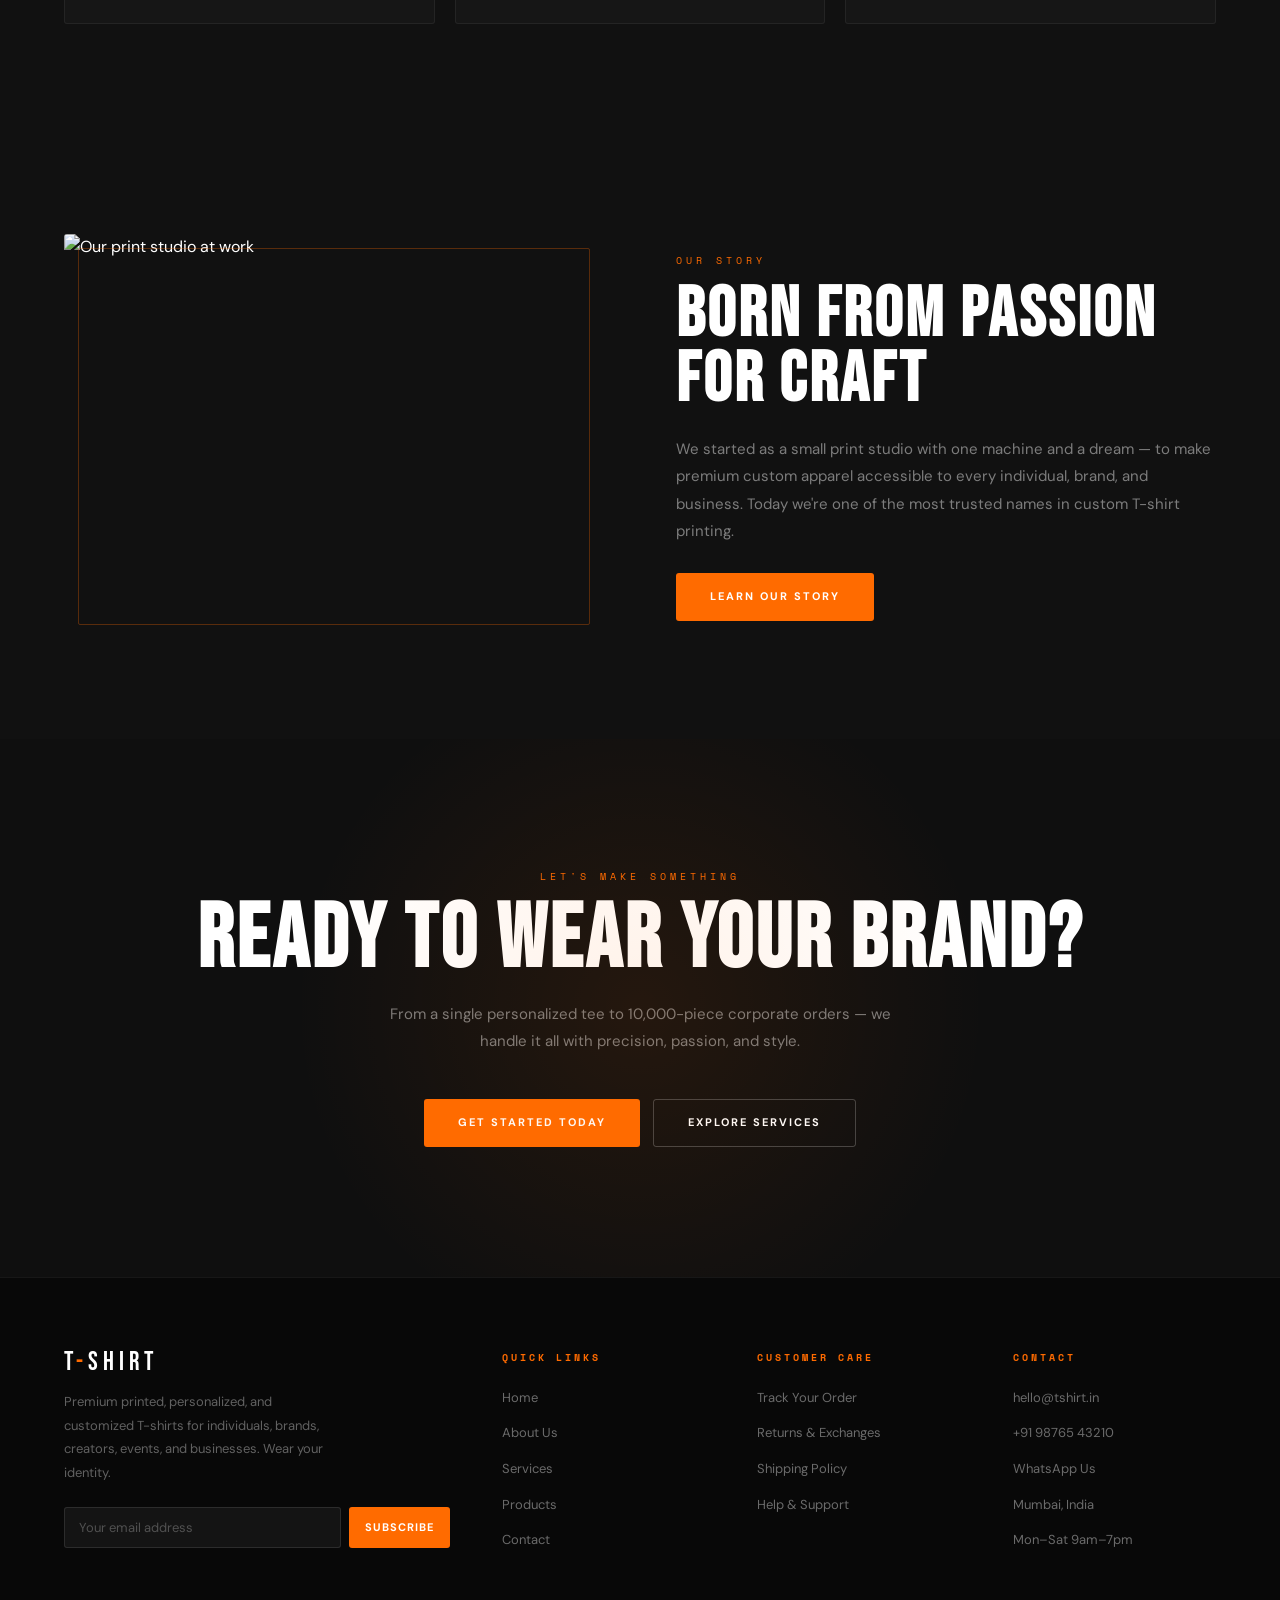
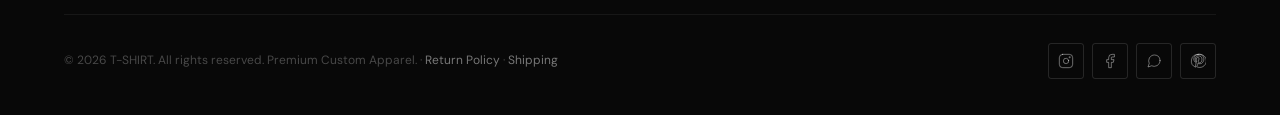
==== commit aa9717a8: "Image Chnage" ====
--- a/index.html
+++ b/index.html
@@ -63,9 +63,8 @@
 
   <!-- Hero -->
   <section class="hero" aria-label="Hero">
-    <img
-      src="https://images.unsplash.com/photo-1533808305890-c3c37a803ed3?q=80&w=2342&auto=format&fit=crop&ixlib=rb-4.1.0&ixid=M3wxMjA3fDB8MHxwaG90by1wYWdlfHx8fGVufDB8fHx8fA%3D%3D"
-      alt="Premium custom T-shirt fashion" class="hero-bg-img">
+    <img src="https://images.unsplash.com/photo-1529139574466-a30ab739c940" alt="Premium custom T-shirt fashion"
+      class="hero-bg-img">
     <div class="hero-vignette"></div>
     <div class="hero-fade-bottom"></div>
     <div class="hero-content">
--- a/style.css
+++ b/style.css
@@ -466,8 +466,8 @@
   height: 100%;
   object-fit: cover;
   object-position: center 20%;
-  opacity: 0.40;
-  filter: contrast(1.08) saturate(0.72);
+  opacity: 0.85;
+  filter: contrast(1.08) saturate(0.85);
   animation: heroZoom 16s ease-out forwards;
 }
 
@@ -484,7 +484,7 @@
 .hero-vignette {
   position: absolute;
   inset: 0;
-  background: linear-gradient(105deg, #0F0F0F 40%, rgba(15, 15, 15, 0.5) 72%, rgba(15, 15, 15, 0.08) 100%);
+  background: linear-gradient(105deg, #0F0F0F 35%, rgba(15, 15, 15, 0.4) 65%, transparent 100%);
   z-index: 1;
 }
 
